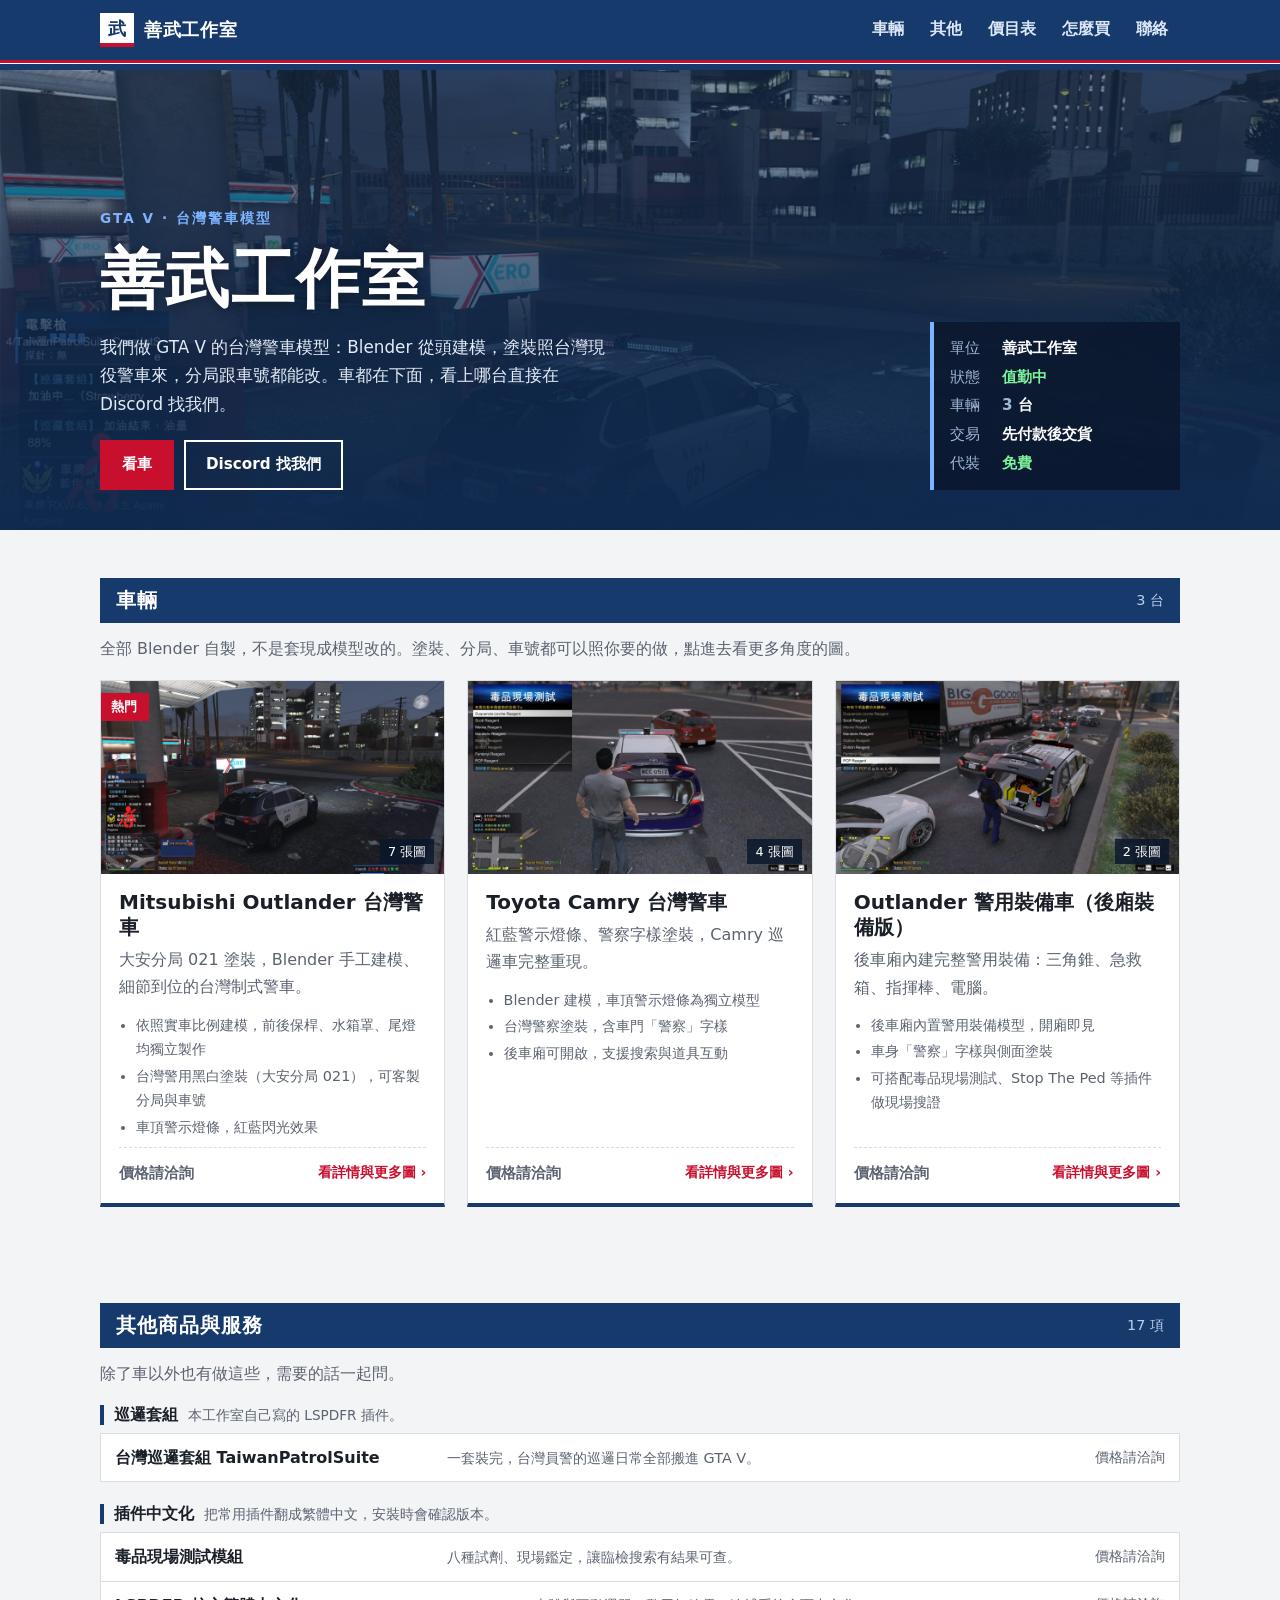
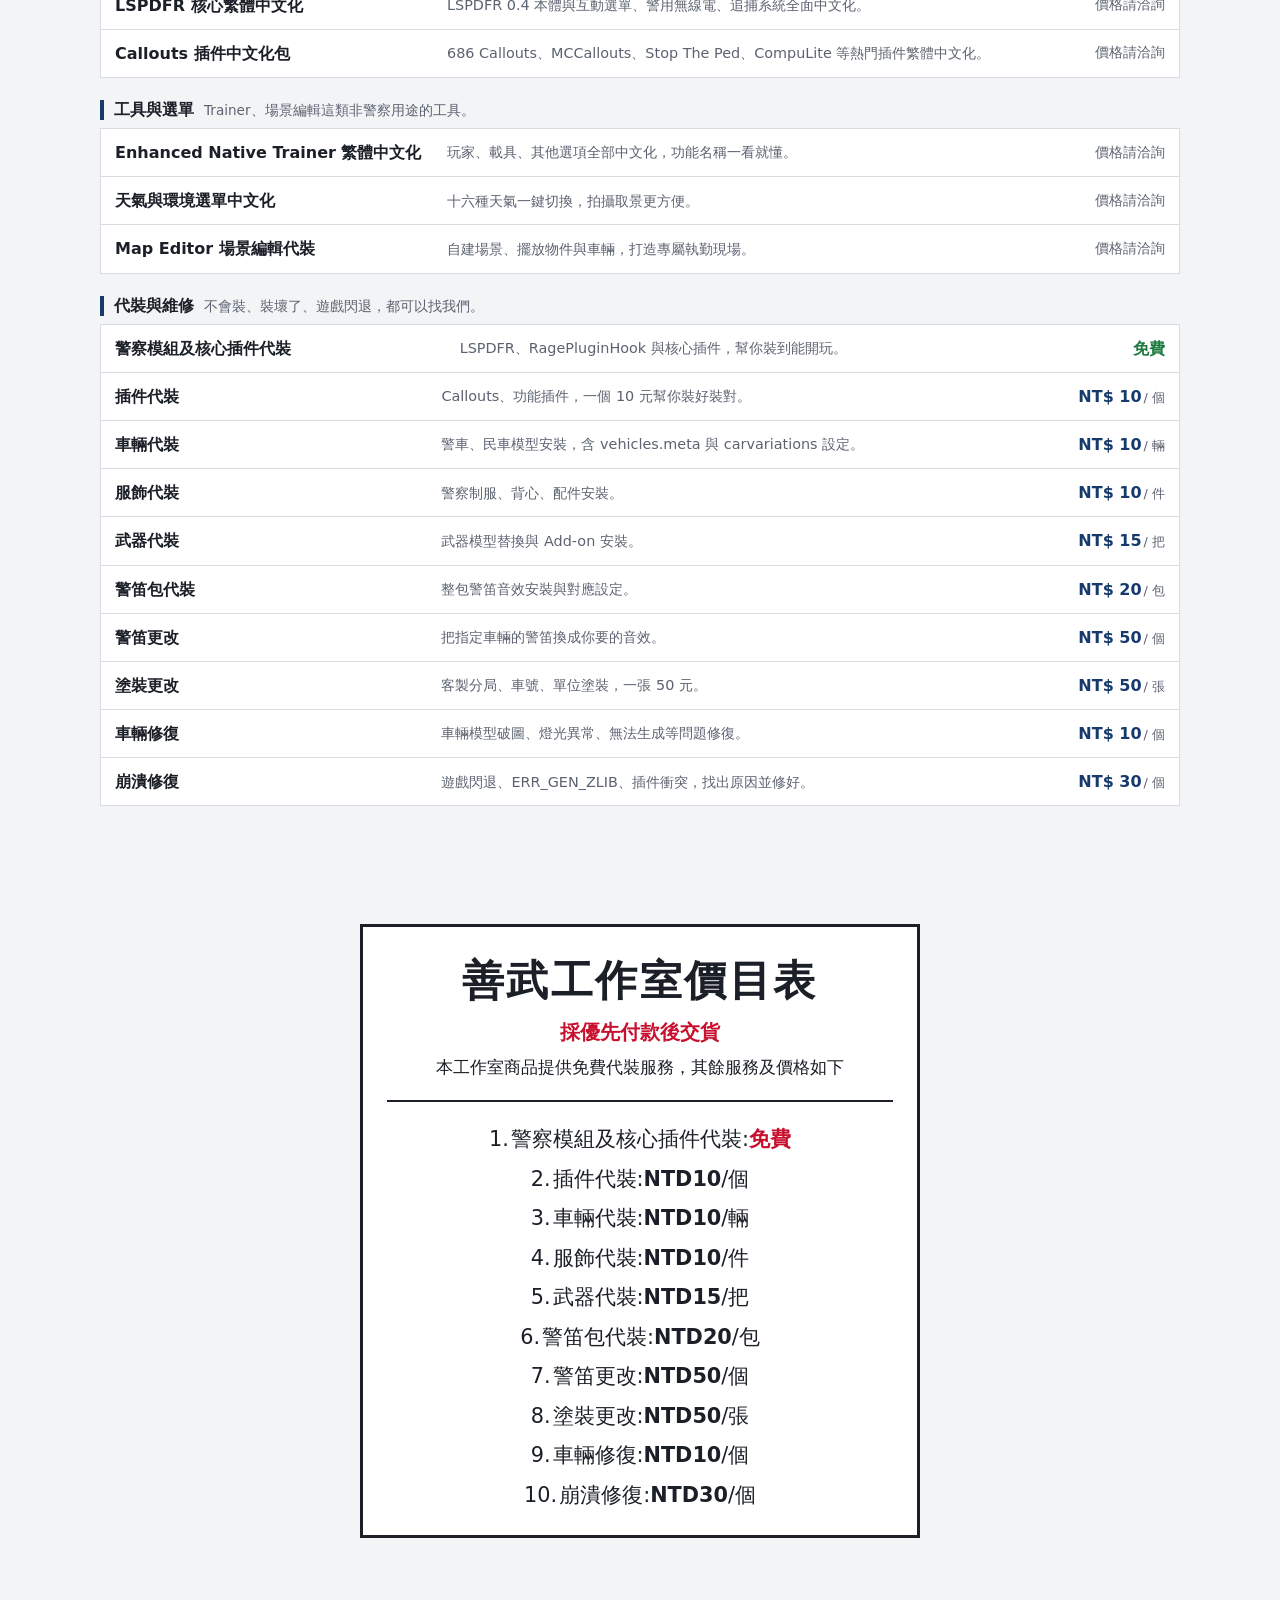
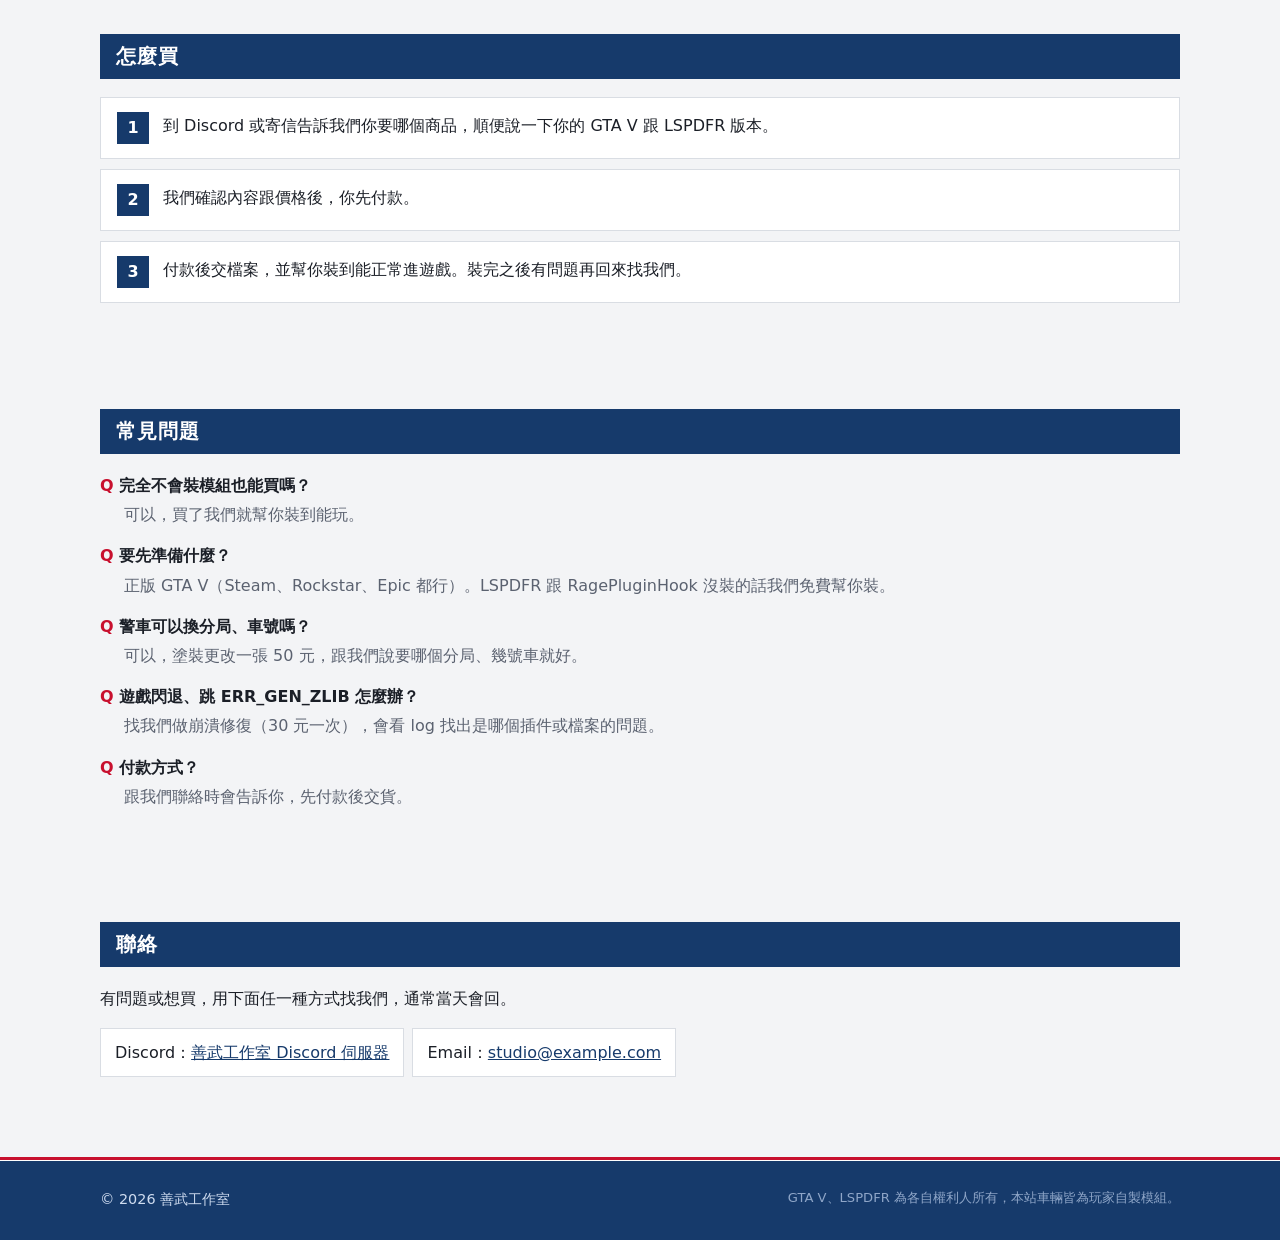
==== index.html @ 71e90481 "善武工作室商品展示網站 靜態網站：車輛展示為主，其他商品與服務為輔。  Co-Authored-By: Claude Fable 5.1 <noreply@anthropic.com>" ====
<!DOCTYPE html>
<html lang="zh-Hant">
<head>
  <meta charset="UTF-8">
  <meta name="viewport" content="width=device-width, initial-scale=1.0">
  <title>善武工作室 · 台灣警車</title>
  <meta name="description" content="善武工作室自製的 GTA V 台灣警車模型展示。">
  <link rel="icon" href="data:image/svg+xml,%3Csvg xmlns='http://www.w3.org/2000/svg' viewBox='0 0 64 64'%3E%3Crect width='64' height='64' fill='%23163a6b'/%3E%3Crect y='40' width='64' height='8' fill='%23c8102e'/%3E%3Ctext x='32' y='34' font-size='26' font-weight='700' text-anchor='middle' fill='%23fff' font-family='sans-serif'%3E武%3C/text%3E%3C/svg%3E">
  <link rel="stylesheet" href="css/style.css">
</head>
<body>

  <header class="top">
    <div class="wrap top-inner">
      <a class="logo" href="#top"><span class="logo-mark">武</span><span id="brand-name">善武工作室</span></a>
      <nav class="menu" aria-label="頁面選單">
        <a href="#vehicles">車輛</a>
        <a href="#others">其他</a>
        <a href="#pricing">價目表</a>
        <a href="#how">怎麼買</a>
        <a href="#contact">聯絡</a>
      </nav>
    </div>
    <div class="stripe" aria-hidden="true"></div>
  </header>

  <main id="top">

    <!-- 首圖：主打車輛 -->
    <section class="hero">
      <img class="hero-bg" id="hero-img" src="assets/img/tps-refuel.jpg" alt="" aria-hidden="true">
      <div class="wrap hero-inner">
        <div class="hero-text">
          <p class="hero-tag">GTA V · 台灣警車模型</p>
          <h1 id="intro-title">善武工作室</h1>
          <p class="hero-desc" id="intro-text"></p>
          <p class="hero-actions">
            <a class="btn btn-red" href="#vehicles">看車</a>
            <a class="btn btn-ghost" id="hero-contact" href="#contact" target="_blank" rel="noopener">Discord 找我們</a>
          </p>
        </div>
        <div class="hud" aria-label="工作室狀態">
          <div class="hud-row"><span>單位</span><b id="hud-name">善武工作室</b></div>
          <div class="hud-row"><span>狀態</span><b class="hud-on">值勤中</b></div>
          <div class="hud-row"><span>車輛</span><b><span id="hud-count">0</span> 台</b></div>
          <div class="hud-row"><span>交易</span><b>先付款後交貨</b></div>
          <div class="hud-row"><span>代裝</span><b class="hud-on">免費</b></div>
        </div>
      </div>
    </section>

    <!-- 車輛：主要內容 -->
    <section class="wrap section" id="vehicles">
      <div class="bar">
        <h2>車輛</h2>
        <span class="bar-right" id="vehicle-count"></span>
      </div>
      <p class="lead" id="vehicle-desc"></p>
      <div class="vgrid" id="vehicle-list"></div>
    </section>

    <!-- 其他商品：次要，收成一排小清單 -->
    <section class="wrap section" id="others">
      <div class="bar">
        <h2>其他商品與服務</h2>
        <span class="bar-right" id="other-count"></span>
      </div>
      <p class="lead" id="other-desc"></p>
      <div id="other-list"></div>
    </section>

    <!-- 價目表 -->
    <section class="wrap section" id="pricing">
      <div class="poster">
        <h2 class="poster-title"><span id="poster-name">善武工作室</span>價目表</h2>
        <p class="poster-red" id="order-note"></p>
        <p class="poster-sub" id="pricing-note"></p>
        <ol class="poster-list" id="price-body"></ol>
      </div>
    </section>

    <!-- 怎麼買 -->
    <section class="wrap section" id="how">
      <div class="bar"><h2>怎麼買</h2></div>
      <ol class="steps" id="how-steps"></ol>
    </section>

    <!-- 常見問題 -->
    <section class="wrap section" id="faq">
      <div class="bar"><h2>常見問題</h2></div>
      <dl class="faq" id="faq-list"></dl>
    </section>

    <!-- 聯絡 -->
    <section class="wrap section" id="contact">
      <div class="bar"><h2>聯絡</h2></div>
      <p id="contact-text"></p>
      <ul class="contact-list" id="contact-links"></ul>
    </section>

  </main>

  <footer class="foot">
    <div class="stripe" aria-hidden="true"></div>
    <div class="wrap foot-inner">
      <p>© <span id="year"></span> <span id="footer-name">善武工作室</span></p>
      <p class="foot-note">GTA V、LSPDFR 為各自權利人所有，本站車輛皆為玩家自製模組。</p>
    </div>
  </footer>

  <!-- 詳情視窗 -->
  <div class="modal" id="modal" role="dialog" aria-modal="true" aria-labelledby="modal-title" hidden>
    <div class="modal-backdrop" data-close></div>
    <div class="modal-panel">
      <div class="modal-head">
        <span id="modal-cat"></span>
        <button class="modal-close" type="button" data-close aria-label="關閉">✕</button>
      </div>
      <div class="modal-grid">
        <div class="gallery">
          <div class="gallery-main">
            <button class="gallery-nav prev" type="button" id="gallery-prev" aria-label="上一張">‹</button>
            <img id="gallery-img" alt="">
            <button class="gallery-nav next" type="button" id="gallery-next" aria-label="下一張">›</button>
            <span class="gallery-counter" id="gallery-counter"></span>
          </div>
          <div class="gallery-thumbs" id="gallery-thumbs" role="tablist" aria-label="圖片"></div>
        </div>

        <div class="modal-body">
          <h2 id="modal-title"></h2>
          <p class="modal-version" id="modal-version"></p>
          <p class="modal-tagline" id="modal-tagline"></p>
          <p class="modal-price" id="modal-price"></p>

          <div id="modal-details"></div>

          <div class="modal-section" id="modal-features-wrap">
            <h3>規格 / 內容</h3>
            <ul id="modal-features"></ul>
          </div>

          <div class="modal-section" id="modal-notes-wrap">
            <h3>注意</h3>
            <ul id="modal-notes"></ul>
          </div>

          <div class="modal-actions">
            <a class="btn btn-red" id="modal-order" href="#contact">我要這台</a>
            <button class="btn btn-ghost-dark" type="button" id="modal-share">複製連結</button>
          </div>
        </div>
      </div>
    </div>
  </div>

  <div class="toast" id="toast" role="status" aria-live="polite" hidden></div>

  <script src="js/products.js"></script>
  <script src="js/app.js"></script>
</body>
</html>
---- css/style.css ----
/* 善武工作室
   設計語言來自自家東西：遊戲內「台灣巡邏套組」選單的深藍標題列、
   台灣警車的白底紅藍條紋、HUD 資訊框、還有工作室原本那張價目表海報。 */

:root {
  --navy: #163a6b;
  --navy-deep: #0f2a4f;
  --red: #c8102e;
  --white: #ffffff;
  --paper: #f3f4f6;
  --ink: #1b1f27;
  --ink-2: #5b6270;
  --line: #d9dde3;
  --hud: rgba(10, 22, 44, .82);
  --hud-blue: #7db3ff;
  --font: "Noto Sans TC", "PingFang TC", "Microsoft JhengHei", "微軟正黑體", system-ui, sans-serif;
}

* { box-sizing: border-box; }
html { scroll-behavior: smooth; scroll-padding-top: 76px; }
body { margin: 0; font-family: var(--font); background: var(--paper); color: var(--ink); line-height: 1.7; }
img { max-width: 100%; display: block; }
a { color: var(--navy); }
button { font-family: inherit; cursor: pointer; }
h1, h2, h3 { margin: 0; line-height: 1.25; }
p { margin: 0 0 1em; }
:focus-visible { outline: 3px solid var(--red); outline-offset: 2px; }
.wrap { width: min(100% - 2rem, 1080px); margin-inline: auto; }
.section { padding: 48px 0; }

/* 警車條紋：紅 / 藍 / 紅 */
.stripe { height: 10px; background: linear-gradient(to bottom, var(--red) 0 30%, var(--white) 30% 40%, var(--navy) 40% 100%); }

/* ---------- 頂部 ---------- */
.top { position: sticky; top: 0; z-index: 50; background: var(--navy); color: #fff; }
.top-inner { display: flex; align-items: center; justify-content: space-between; height: 60px; gap: 16px; }
.logo { display: flex; align-items: center; gap: 10px; color: #fff; text-decoration: none; font-weight: 800; font-size: 1.15rem; letter-spacing: .04em; white-space: nowrap; }
.logo-mark { display: grid; place-items: center; width: 34px; height: 34px; background: #fff; color: var(--navy); font-weight: 900; border-bottom: 4px solid var(--red); }
.menu { display: flex; gap: 2px; overflow-x: auto; }
.menu a { color: #dbe6f7; text-decoration: none; padding: 8px 12px; font-weight: 600; white-space: nowrap; border-bottom: 3px solid transparent; }
.menu a:hover { color: #fff; border-bottom-color: var(--red); }

/* ---------- 首圖 ---------- */
.hero { position: relative; background: var(--navy-deep); color: #fff; overflow: hidden; min-height: 460px; display: flex; align-items: flex-end; }
.hero-bg { position: absolute; inset: 0; width: 100%; height: 100%; object-fit: cover; object-position: center 40%; opacity: .55; }
.hero::after { content: ""; position: absolute; inset: 0; background: linear-gradient(to top, rgba(15,42,79,.96) 0%, rgba(15,42,79,.55) 50%, rgba(15,42,79,.15) 100%); }
.hero-inner { position: relative; z-index: 1; display: flex; justify-content: space-between; align-items: flex-end; gap: 32px; padding: 64px 0 40px; width: min(100% - 2rem, 1080px); margin-inline: auto; }
.hero-tag { color: var(--hud-blue); font-weight: 700; letter-spacing: .15em; font-size: .85rem; margin-bottom: 8px; }
.hero h1 { font-size: clamp(2.4rem, 6vw, 4rem); font-weight: 900; letter-spacing: .02em; text-shadow: 0 2px 12px rgba(0,0,0,.4); }
.hero-desc { max-width: 520px; font-size: 1.05rem; margin: 14px 0 22px; color: #e4ecf8; }
.hero-actions { display: flex; gap: 10px; flex-wrap: wrap; margin: 0; }

/* 仿遊戲 HUD 的資訊框 */
.hud { background: var(--hud); border-left: 4px solid var(--hud-blue); padding: 12px 16px; min-width: 250px; font-size: .95rem; backdrop-filter: blur(3px); }
.hud-row { display: flex; gap: 14px; line-height: 1.9; }
.hud-row span { color: #9fb6d6; width: 2.5em; flex: none; }
.hud-row b { font-weight: 600; color: #fff; }
.hud-on { color: #7cf29a !important; }

/* ---------- 區塊標題：仿遊戲選單標題列 ---------- */
.bar { display: flex; align-items: center; justify-content: space-between; background: var(--navy); color: #fff; padding: 10px 16px; margin-bottom: 18px; }
.bar h2 { font-size: 1.25rem; font-weight: 800; letter-spacing: .05em; }
.bar-right { color: #bcd0ee; font-size: .9rem; }

/* ---------- 商品 ---------- */
.toolbar { display: flex; justify-content: space-between; align-items: center; gap: 16px; flex-wrap: wrap; margin-bottom: 20px; }
.cats { display: flex; flex-wrap: wrap; gap: 6px; }
.cats a { text-decoration: none; color: var(--navy); background: #fff; border: 1px solid var(--line); padding: 5px 12px; font-weight: 600; font-size: .92rem; }
.cats a:hover { border-color: var(--navy); }
.cats a.on { background: var(--navy); color: #fff; border-color: var(--navy); box-shadow: inset 0 -3px 0 var(--red); }
.search input { font: inherit; padding: 8px 12px; border: 1px solid var(--line); background: #fff; width: 260px; max-width: 100%; }
.search input:focus { border-color: var(--navy); outline: none; }

.group { margin-bottom: 36px; }
.group-head { display: flex; align-items: baseline; gap: 12px; border-bottom: 3px solid var(--navy); padding-bottom: 6px; margin-bottom: 14px; }
.group-head h3 { font-size: 1.15rem; font-weight: 800; }
.group-head .count { color: var(--ink-2); font-size: .85rem; font-variant-numeric: tabular-nums; }
.group-head .desc { color: var(--ink-2); font-size: .9rem; margin-left: auto; }

.grid { display: grid; grid-template-columns: repeat(auto-fill, minmax(250px, 1fr)); gap: 16px; }
.card {
  display: flex; flex-direction: column; text-align: left; padding: 0; background: #fff; border: 1px solid var(--line);
  color: inherit; font: inherit; overflow: hidden; transition: transform .12s, box-shadow .12s;
}
.card:hover, .card:focus-visible { transform: translateY(-2px); box-shadow: 0 6px 18px rgba(22,58,107,.18); }
.card-img { aspect-ratio: 16/9; object-fit: cover; width: 100%; background: #dfe3e8; }
.card-body { padding: 12px 14px 14px; display: flex; flex-direction: column; gap: 4px; flex: 1; }
.card-name { font-weight: 800; font-size: 1.02rem; margin: 0; line-height: 1.35; }
.card-desc { color: var(--ink-2); font-size: .9rem; margin: 0; flex: 1; }
.card-foot { display: flex; justify-content: space-between; align-items: center; margin-top: 8px; padding-top: 8px; border-top: 1px dashed var(--line); }
.card-price { font-weight: 800; color: var(--navy); }
.card-price small { font-weight: 500; color: var(--ink-2); font-size: .8rem; margin-left: 2px; }
.card-price.ask { font-weight: 600; color: var(--ink-2); font-size: .9rem; }
.card-price .free { color: #1d7a3e; }
.card-more { font-size: .85rem; color: var(--red); font-weight: 700; }
.card-ver { font-size: .75rem; color: #fff; background: var(--navy); padding: 1px 7px; align-self: flex-start; margin-bottom: 4px; }

.empty { color: var(--ink-2); padding: 20px 0; }

/* ---------- 價目表海報 ---------- */
.poster { background: #fff; border: 3px solid var(--ink); max-width: 560px; margin: 0 auto; padding: 28px 24px 20px; text-align: center; }
.poster-title { font-size: clamp(1.8rem, 5vw, 2.6rem); font-weight: 900; letter-spacing: .06em; margin-bottom: 8px; }
.poster-red { color: var(--red); font-size: 1.25rem; font-weight: 700; margin-bottom: 4px; }
.poster-sub { font-size: 1.05rem; margin-bottom: 18px; }
.poster-list { list-style: none; padding: 18px 0 0; margin: 0; border-top: 2px solid var(--ink); counter-reset: item; font-size: 1.3rem; line-height: 1.9; }
.poster-list li { counter-increment: item; }
.poster-list li::before { content: counter(item) "."; margin-right: 2px; }
.poster-list b { font-weight: 800; }
.poster-list .free { color: var(--red); font-weight: 800; }

/* ---------- 怎麼買 / FAQ / 聯絡 ---------- */
.steps { padding-left: 0; margin: 0; list-style: none; counter-reset: step; }
.steps li { counter-increment: step; display: flex; gap: 14px; align-items: flex-start; background: #fff; border: 1px solid var(--line); padding: 14px 16px; margin-bottom: 10px; }
.steps li::before { content: counter(step); flex: none; width: 32px; height: 32px; background: var(--navy); color: #fff; font-weight: 800; display: grid; place-items: center; }
.faq dt { font-weight: 800; margin-top: 14px; }
.faq dt::before { content: "Q "; color: var(--red); }
.faq dd { margin: 2px 0 0 1.5em; color: var(--ink-2); }
.contact-list { list-style: none; padding: 0; margin: 0; }
.contact-list li { background: #fff; border: 1px solid var(--line); padding: 10px 14px; margin-bottom: 8px; display: inline-block; margin-right: 8px; }

/* ---------- 頁尾 ---------- */
.foot { background: var(--navy); color: #cfdcf0; margin-top: 24px; }
.foot-inner { display: flex; justify-content: space-between; gap: 12px; flex-wrap: wrap; padding: 20px 0 28px; font-size: .9rem; }
.foot p { margin: 0; }
.foot-note { color: #8fa6c8; font-size: .82rem; }

/* ---------- 按鈕 ---------- */
.btn { display: inline-block; padding: 10px 20px; font-weight: 800; text-decoration: none; font-size: .95rem; border: 2px solid transparent; }
.btn-red { background: var(--red); color: #fff; border-color: var(--red); }
.btn-red:hover { background: #a80d26; }
.btn-ghost { background: transparent; color: #fff; border-color: #fff; }
.btn-ghost:hover { background: rgba(255,255,255,.12); }
.btn-ghost-dark { background: #fff; color: var(--navy); border: 2px solid var(--navy); padding: 10px 20px; font-weight: 800; font-size: .95rem; }

/* ---------- 商品視窗：外框仿遊戲選單 ---------- */
.modal { position: fixed; inset: 0; z-index: 100; display: grid; place-items: center; padding: 16px; }
.modal[hidden] { display: none; }
.modal-backdrop { position: absolute; inset: 0; background: rgba(8,16,30,.75); }
.modal-panel {
  position: relative; width: min(100%, 1000px); height: min(calc(100vh - 32px), 740px);
  background: #fff; display: grid; grid-template-rows: auto minmax(0, 1fr); box-shadow: 0 24px 60px rgba(0,0,0,.45);
}
.modal-head { background: var(--navy); color: #fff; display: flex; justify-content: space-between; align-items: center; padding: 8px 8px 8px 16px; font-weight: 700; letter-spacing: .05em; }
.modal-close { background: transparent; border: 0; color: #fff; font-size: 1.1rem; width: 36px; height: 36px; }
.modal-close:hover { background: var(--red); }
.modal-grid { display: grid; grid-template-columns: 1.25fr 1fr; grid-template-rows: minmax(0, 1fr); min-height: 0; }
.gallery { background: #0b1220; display: flex; flex-direction: column; min-height: 0; }
.gallery-main { position: relative; flex: 1; display: grid; place-items: center; min-height: 200px; }
.gallery-main img { width: 100%; height: 100%; object-fit: contain; }
.gallery-nav { position: absolute; top: 50%; transform: translateY(-50%); width: 40px; height: 40px; border: 0; background: rgba(255,255,255,.9); color: var(--navy); font-size: 1.6rem; line-height: 1; font-weight: 700; }
.gallery-nav.prev { left: 10px; } .gallery-nav.next { right: 10px; }
.gallery-nav[disabled] { display: none; }
.gallery-counter { position: absolute; right: 10px; bottom: 10px; background: var(--hud); color: #fff; padding: 2px 8px; font-size: .8rem; }
.gallery-thumbs { display: flex; gap: 6px; padding: 8px; overflow-x: auto; background: #060b14; }
.gallery-thumbs:empty { display: none; }
.gallery-thumbs button { flex: none; width: 72px; aspect-ratio: 16/9; border: 2px solid transparent; padding: 0; background: none; opacity: .55; overflow: hidden; }
.gallery-thumbs button img { width: 100%; height: 100%; object-fit: cover; }
.gallery-thumbs button[aria-selected="true"] { opacity: 1; border-color: var(--red); }

.modal-body { padding: 22px 24px; overflow-y: auto; min-height: 0; }
.modal-body h2 { font-size: 1.4rem; font-weight: 900; margin-bottom: 2px; }
.modal-version { color: var(--ink-2); font-size: .85rem; margin-bottom: 8px; }
.modal-version:empty { display: none; }
.modal-tagline { color: var(--ink-2); }
.modal-price { font-size: 1.3rem; font-weight: 900; color: var(--navy); border-left: 4px solid var(--red); padding-left: 10px; margin-bottom: 16px; }
.modal-price small { font-size: .85rem; font-weight: 500; color: var(--ink-2); }
.modal-price.ask { font-size: 1rem; font-weight: 600; color: var(--ink-2); }
.modal-price .free { color: #1d7a3e; }
#modal-details p { font-size: .95rem; }
.modal-section { margin-top: 16px; }
.modal-section[hidden] { display: none; }
.modal-section h3 { font-size: .9rem; color: #fff; background: var(--navy); display: inline-block; padding: 1px 10px; margin-bottom: 8px; }
.modal-section ul { margin: 0; padding-left: 1.3em; font-size: .95rem; }
.modal-section li { margin-bottom: 4px; }
.modal-actions { display: flex; gap: 10px; flex-wrap: wrap; margin-top: 22px; }

.toast { position: fixed; bottom: 20px; left: 50%; transform: translateX(-50%); background: var(--hud); color: #fff; padding: 8px 16px; font-size: .9rem; z-index: 200; border-left: 4px solid var(--hud-blue); }
body.modal-open { overflow: hidden; }

@media (max-width: 800px) {
  .hero { min-height: 380px; }
  .hero-inner { flex-direction: column; align-items: stretch; padding: 48px 0 28px; }
  .hud { min-width: 0; }
  .group-head .desc { display: none; }
  .modal { padding: 0; }
  .modal-panel { height: 100vh; }
  .modal-grid { grid-template-columns: 1fr; grid-template-rows: auto; display: block; overflow-y: auto; }
  .gallery-main { height: 38vh; min-height: 0; }
  .modal-body { overflow: visible; }
}

/* ---------- 車輛展示（主要） ---------- */
.lead { color: var(--ink-2); margin: -6px 0 18px; }
.vgrid { display: grid; grid-template-columns: repeat(auto-fill, minmax(340px, 1fr)); gap: 22px; }
.vcard {
  display: flex; flex-direction: column; text-align: left; padding: 0; background: #fff; border: 1px solid var(--line);
  color: inherit; font: inherit; overflow: hidden; transition: transform .12s, box-shadow .12s; border-bottom: 4px solid var(--navy);
}
.vcard:hover, .vcard:focus-visible { transform: translateY(-3px); box-shadow: 0 10px 24px rgba(22,58,107,.2); border-bottom-color: var(--red); }
.vcard-media { position: relative; aspect-ratio: 16/9; background: #0b1220; overflow: hidden; }
.vcard-media img { width: 100%; height: 100%; object-fit: cover; transition: transform .4s; }
.vcard:hover .vcard-media img { transform: scale(1.03); }
.vcard-count { position: absolute; right: 10px; bottom: 10px; background: var(--hud); color: #fff; font-size: .8rem; padding: 2px 8px; }
.vcard-badge { position: absolute; left: 0; top: 12px; background: var(--red); color: #fff; font-weight: 800; font-size: .8rem; padding: 3px 12px 3px 10px; }
.vcard-body { padding: 16px 18px 18px; display: flex; flex-direction: column; gap: 6px; flex: 1; }
.vcard-name { font-size: 1.25rem; font-weight: 900; }
.vcard-desc { color: var(--ink-2); margin: 0; }
.vcard-spec { margin: 6px 0 0; padding-left: 1.2em; font-size: .9rem; color: var(--ink-2); }
.vcard-spec li { margin-bottom: 2px; }
.vcard-foot { display: flex; justify-content: space-between; align-items: center; margin-top: auto; padding-top: 12px; border-top: 1px dashed var(--line); }
.vcard-price { font-weight: 800; color: var(--navy); font-size: 1.05rem; }
.vcard-price small { font-weight: 500; color: var(--ink-2); font-size: .8rem; margin-left: 2px; }
.vcard-price.ask { font-weight: 600; color: var(--ink-2); font-size: .92rem; }
.vcard-more { font-size: .88rem; color: var(--red); font-weight: 700; }

/* ---------- 其他商品（次要） ---------- */
.ogroup { margin-bottom: 22px; }
.ogroup h3 { font-size: 1rem; font-weight: 800; border-left: 4px solid var(--navy); padding-left: 10px; margin-bottom: 8px; }
.ogroup h3 small { font-weight: 400; color: var(--ink-2); margin-left: 10px; font-size: .85rem; }
.orows { list-style: none; padding: 0; margin: 0; background: #fff; border: 1px solid var(--line); }
.orows li + li { border-top: 1px solid var(--line); }
.orow {
  display: grid; grid-template-columns: 1fr 2fr auto; gap: 16px; align-items: center; width: 100%; text-align: left;
  background: none; border: 0; padding: 10px 14px; font: inherit; color: inherit;
}
.orow:hover { background: #eef3fa; }
.orow-name { font-weight: 700; }
.orow-desc { color: var(--ink-2); font-size: .9rem; }
.orow-price { font-weight: 800; color: var(--navy); white-space: nowrap; }
.orow-price small { font-weight: 500; color: var(--ink-2); font-size: .8rem; margin-left: 2px; }
.orow-price.ask { font-weight: 500; color: var(--ink-2); font-size: .88rem; }
.orow-price .free { color: #1d7a3e; }
@media (max-width: 700px) {
  .vgrid { grid-template-columns: 1fr; }
  .orow { grid-template-columns: 1fr auto; }
  .orow-desc { grid-column: 1 / -1; }
}
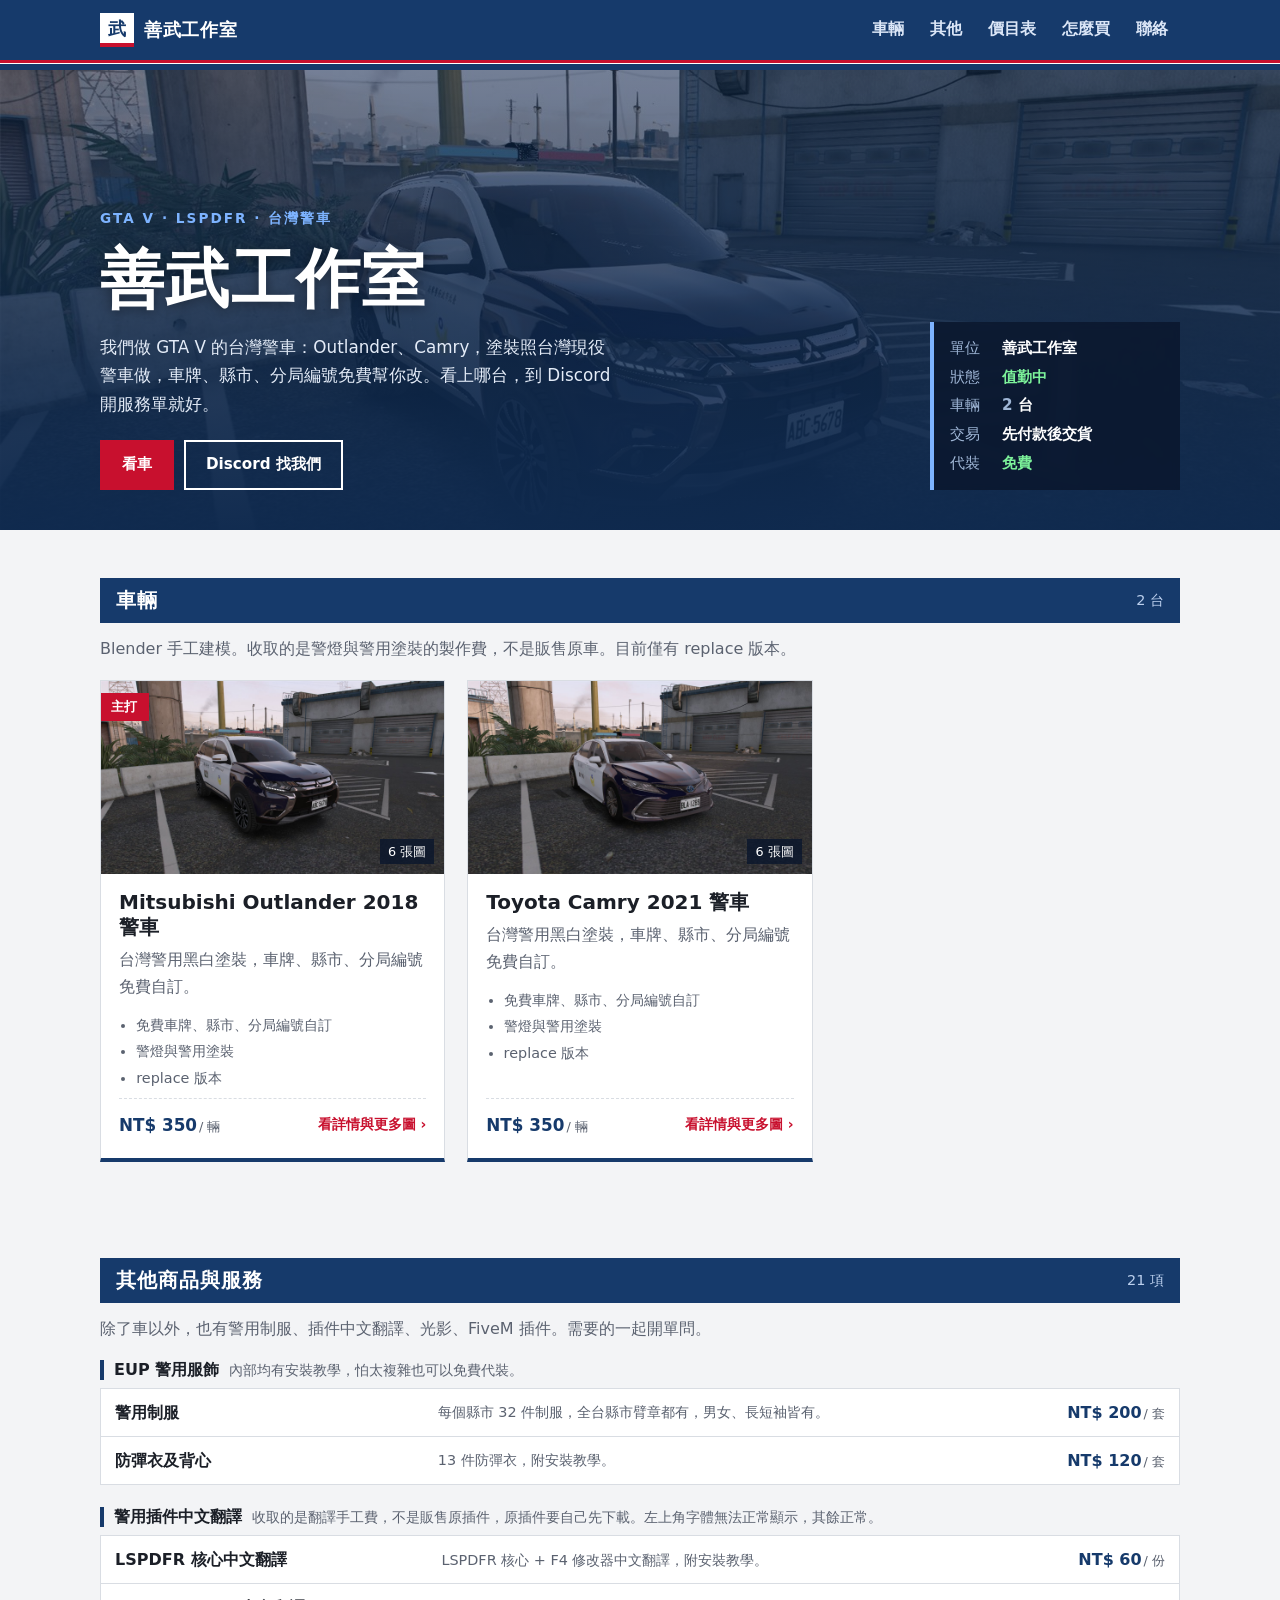
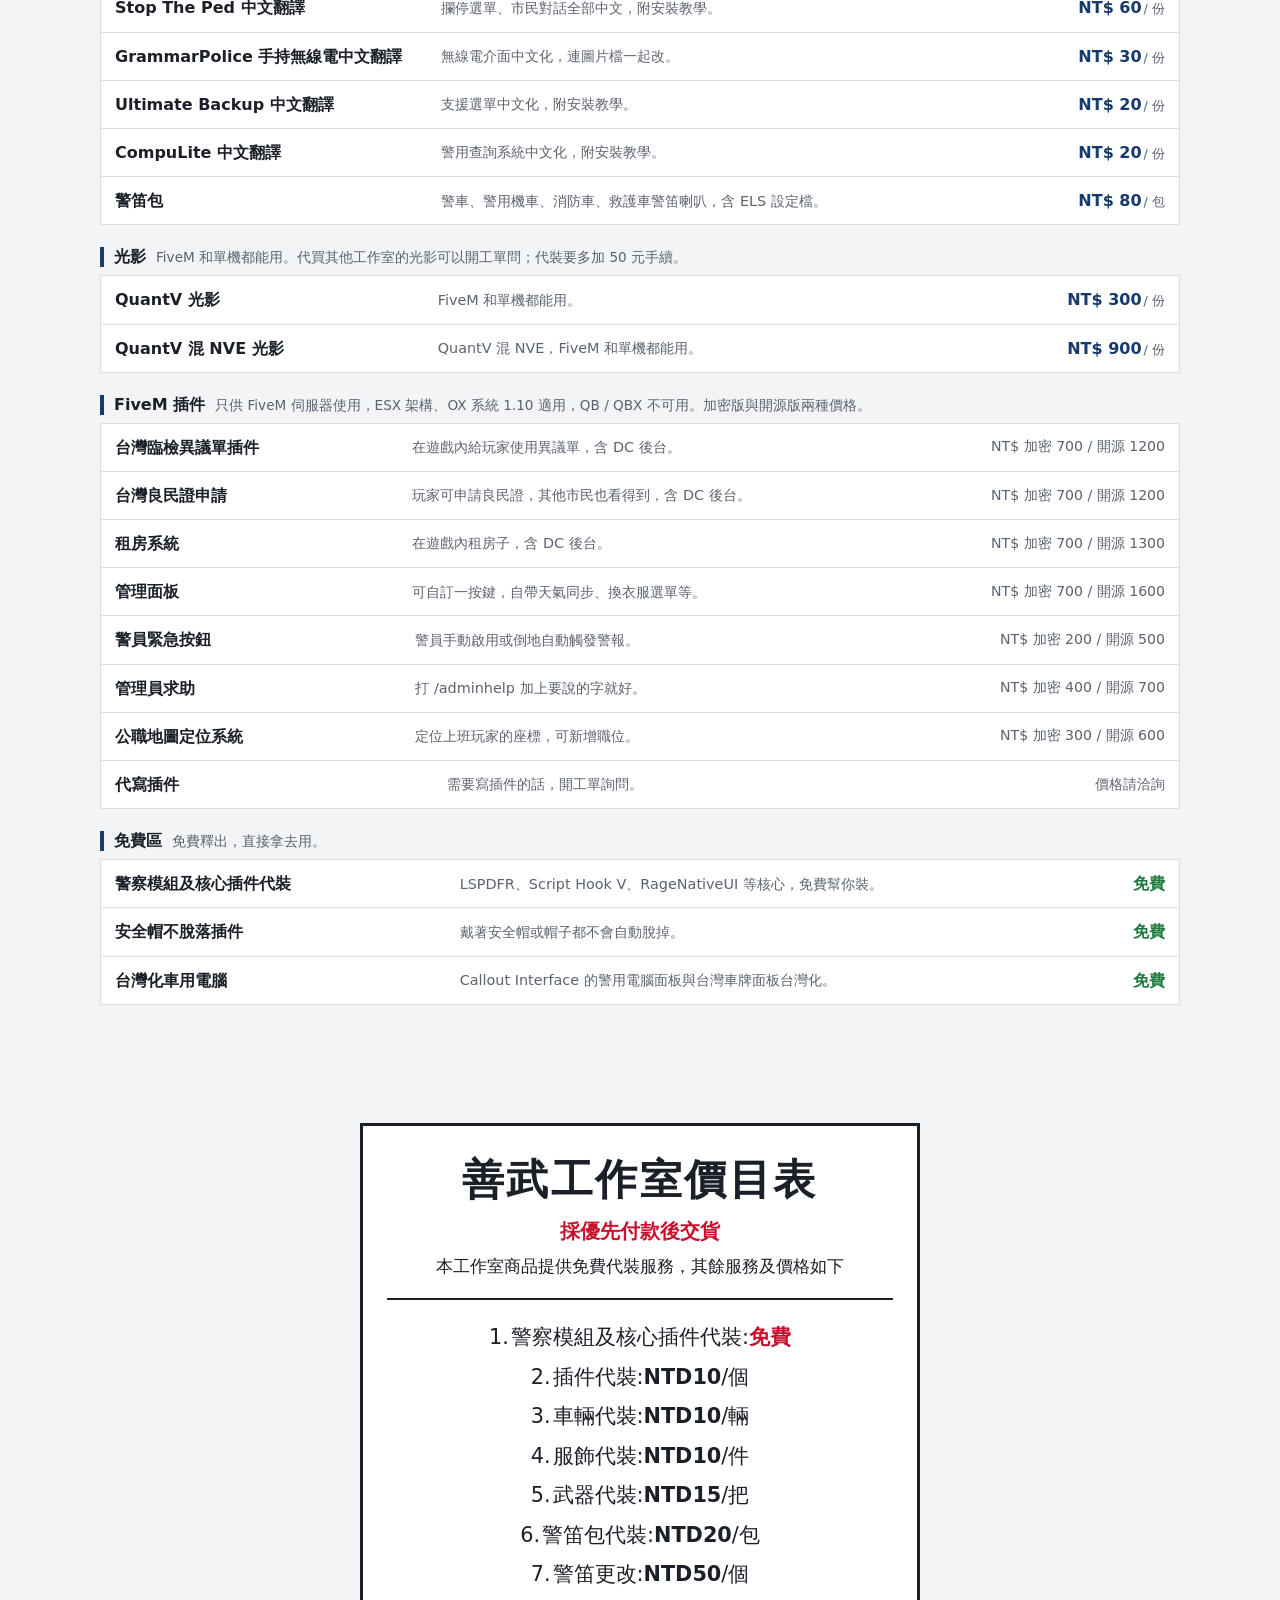
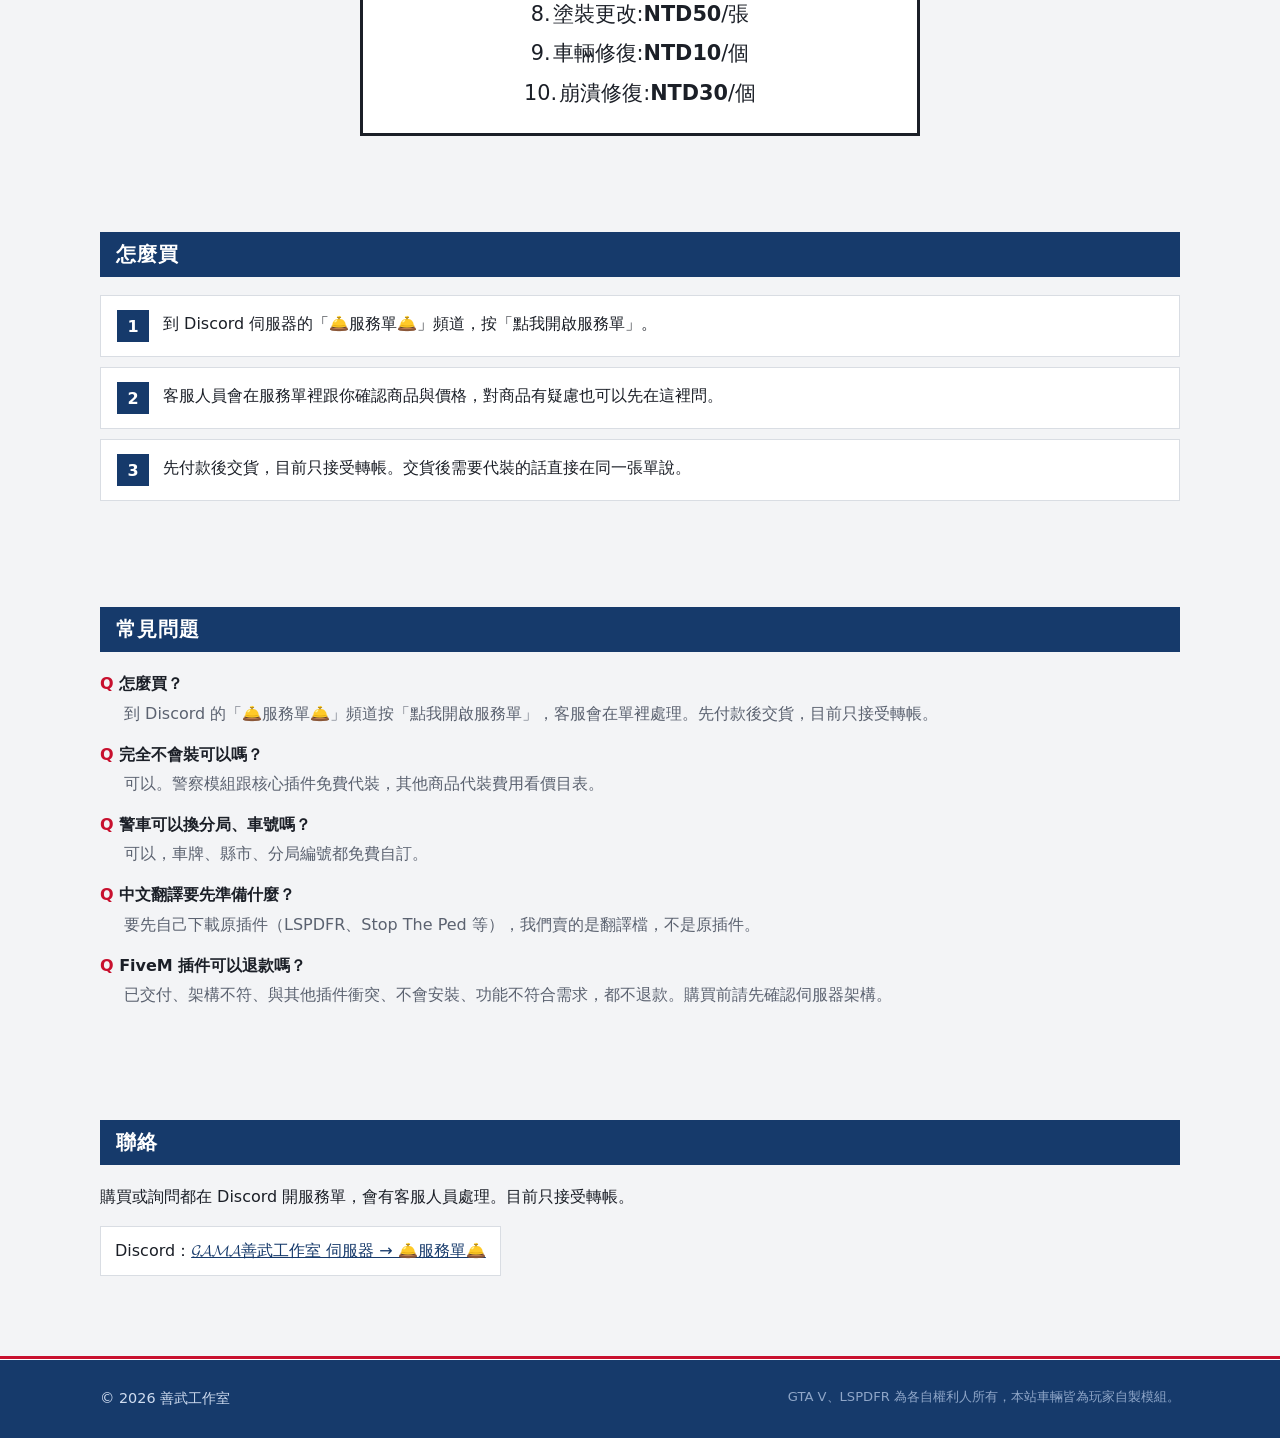
==== commit aca51f54: "商品改為 Discord 販售頻道的真實內容與介紹圖 - 車輛：Outlander 2018、Camry 2021（各 NTD350、6 張 Discord 介紹圖） - 其他：EUP 制服/防彈衣、" ====
--- a/index.html
+++ b/index.html
@@ -28,10 +28,10 @@
 
     <!-- 首圖：主打車輛 -->
     <section class="hero">
-      <img class="hero-bg" id="hero-img" src="assets/img/tps-refuel.jpg" alt="" aria-hidden="true">
+      <img class="hero-bg" id="hero-img" src="assets/img/dc/outlander-1.jpg" alt="" aria-hidden="true">
       <div class="wrap hero-inner">
         <div class="hero-text">
-          <p class="hero-tag">GTA V · 台灣警車模型</p>
+          <p class="hero-tag">GTA V · LSPDFR · 台灣警車</p>
           <h1 id="intro-title">善武工作室</h1>
           <p class="hero-desc" id="intro-text"></p>
           <p class="hero-actions">
--- a/css/style.css
+++ b/css/style.css
@@ -235,3 +235,13 @@
   .orow { grid-template-columns: 1fr auto; }
   .orow-desc { grid-column: 1 / -1; }
 }
+
+/* 沒有圖片的商品：用深藍色塊代替 */
+.noimg { width: 100%; height: 100%; min-height: 100px; background: linear-gradient(135deg, var(--navy-deep), var(--navy)); color: #fff; display: flex; flex-direction: column; justify-content: center; padding: 14px 16px; gap: 2px; border-left: 6px solid var(--red); }
+.noimg span { font-size: .75rem; color: #9fb6d6; letter-spacing: .08em; }
+.noimg b { font-size: 1.05rem; font-weight: 800; line-height: 1.3; }
+.noimg small { color: #9fb6d6; font-size: .8rem; margin-top: 6px; }
+.noimg.big { position: absolute; inset: 0; padding: 32px; }
+.noimg.big b { font-size: 1.6rem; }
+.orow-thumb { width: 64px; aspect-ratio: 16/10; object-fit: cover; background: #dfe3e8; }
+.orow-thumb.noimg { min-height: 0; padding: 0; border-left: 3px solid var(--red); }
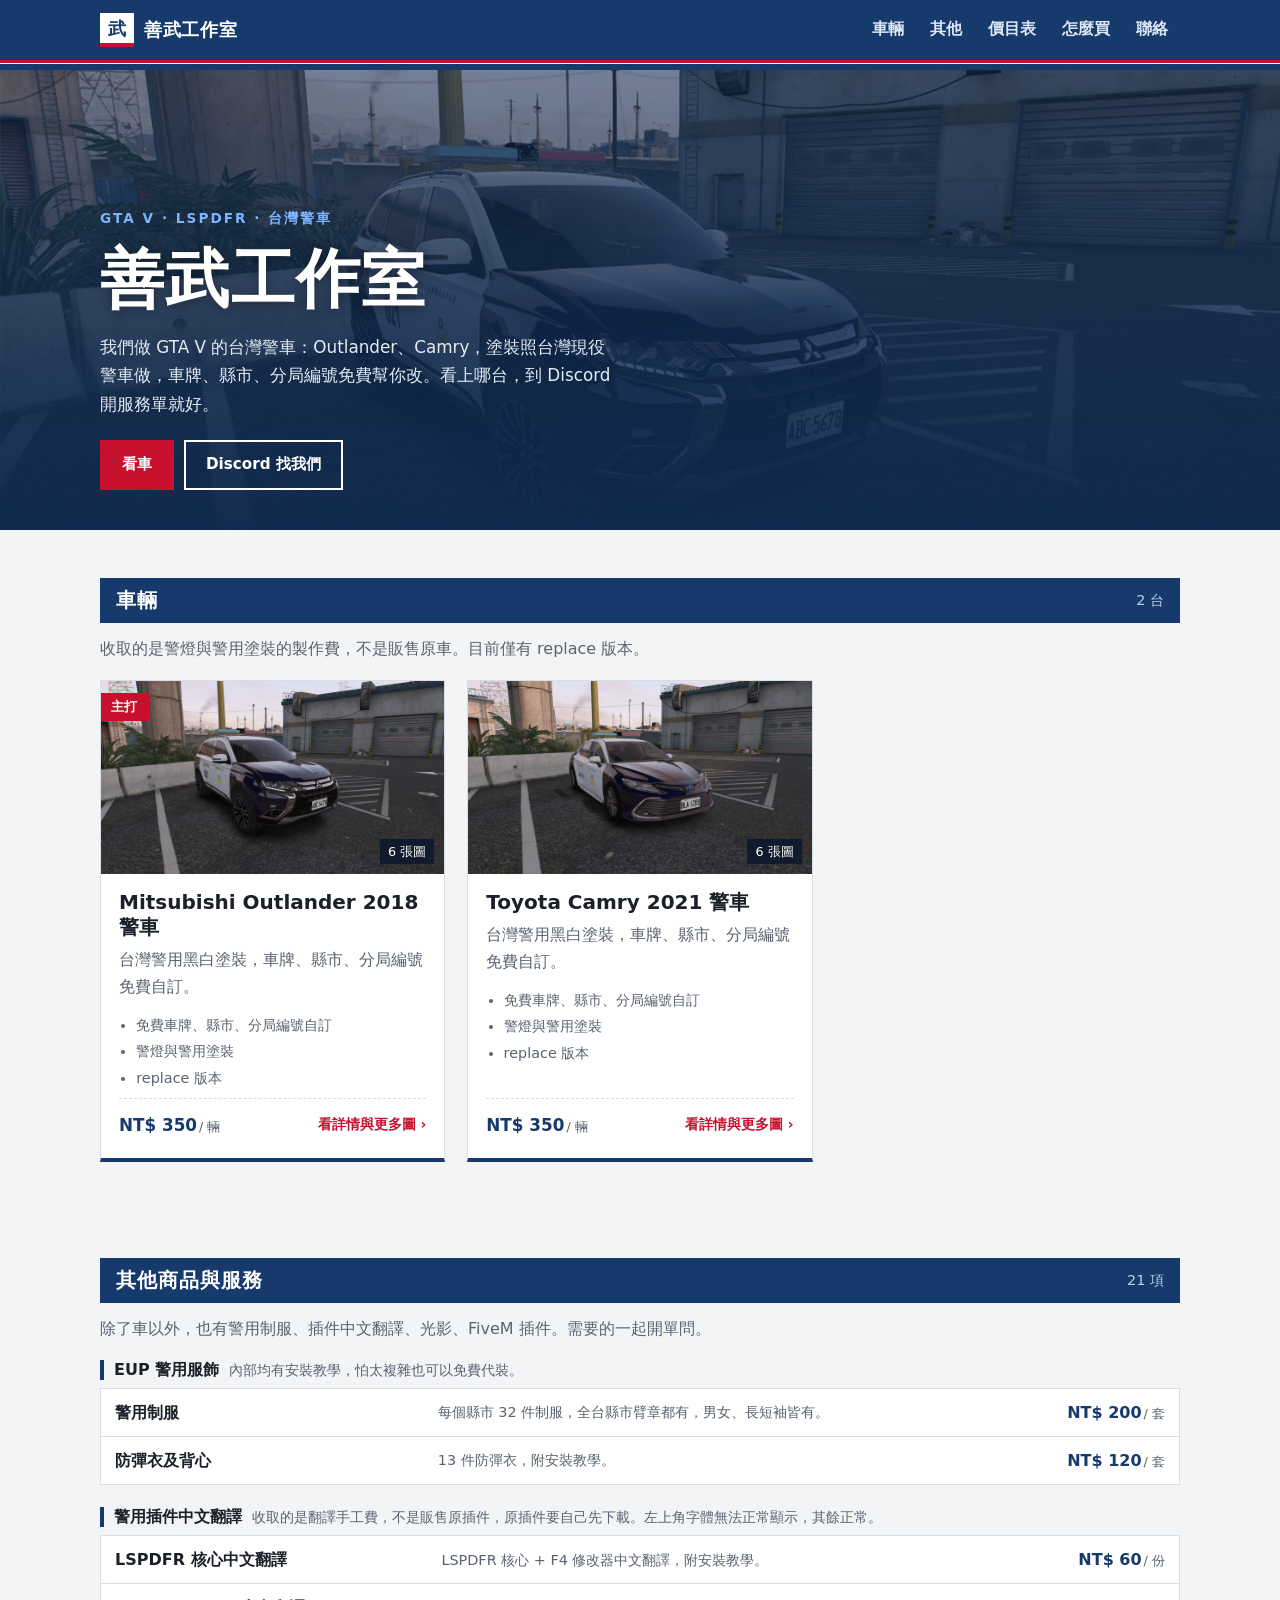
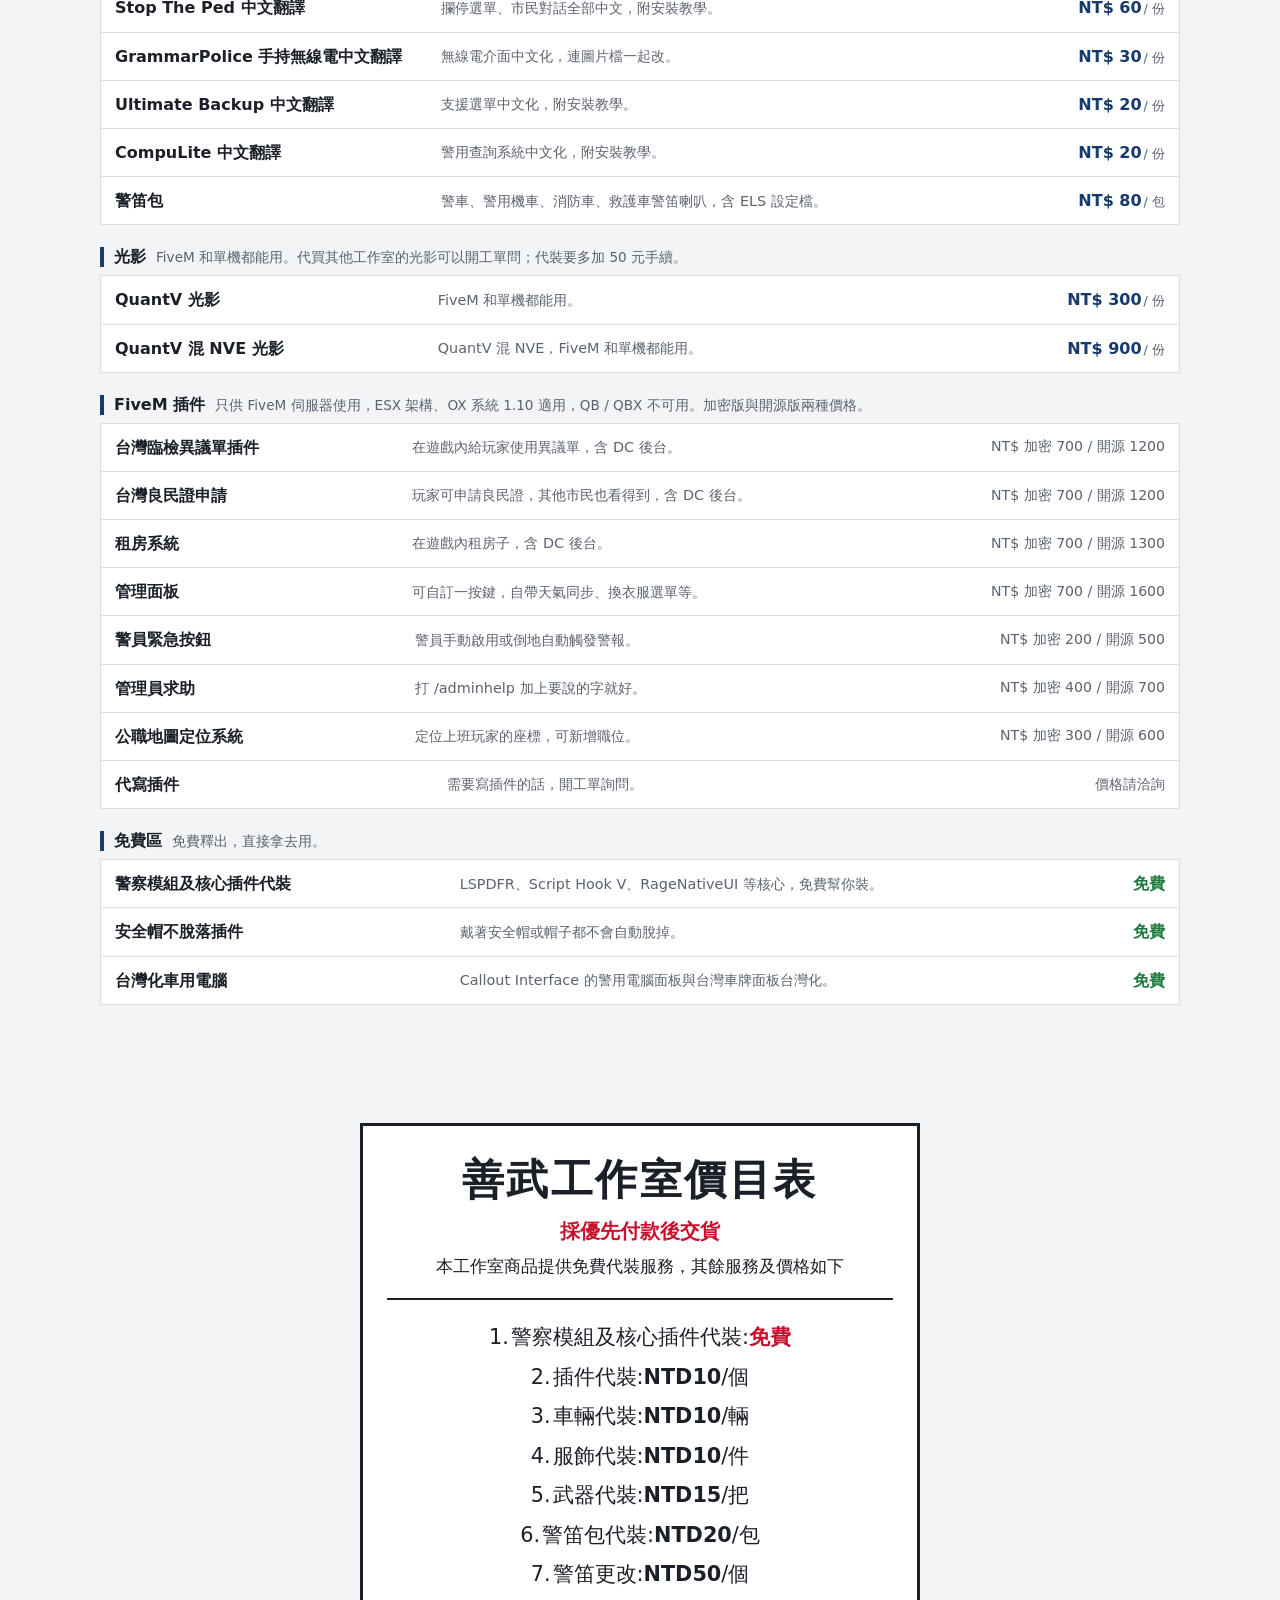
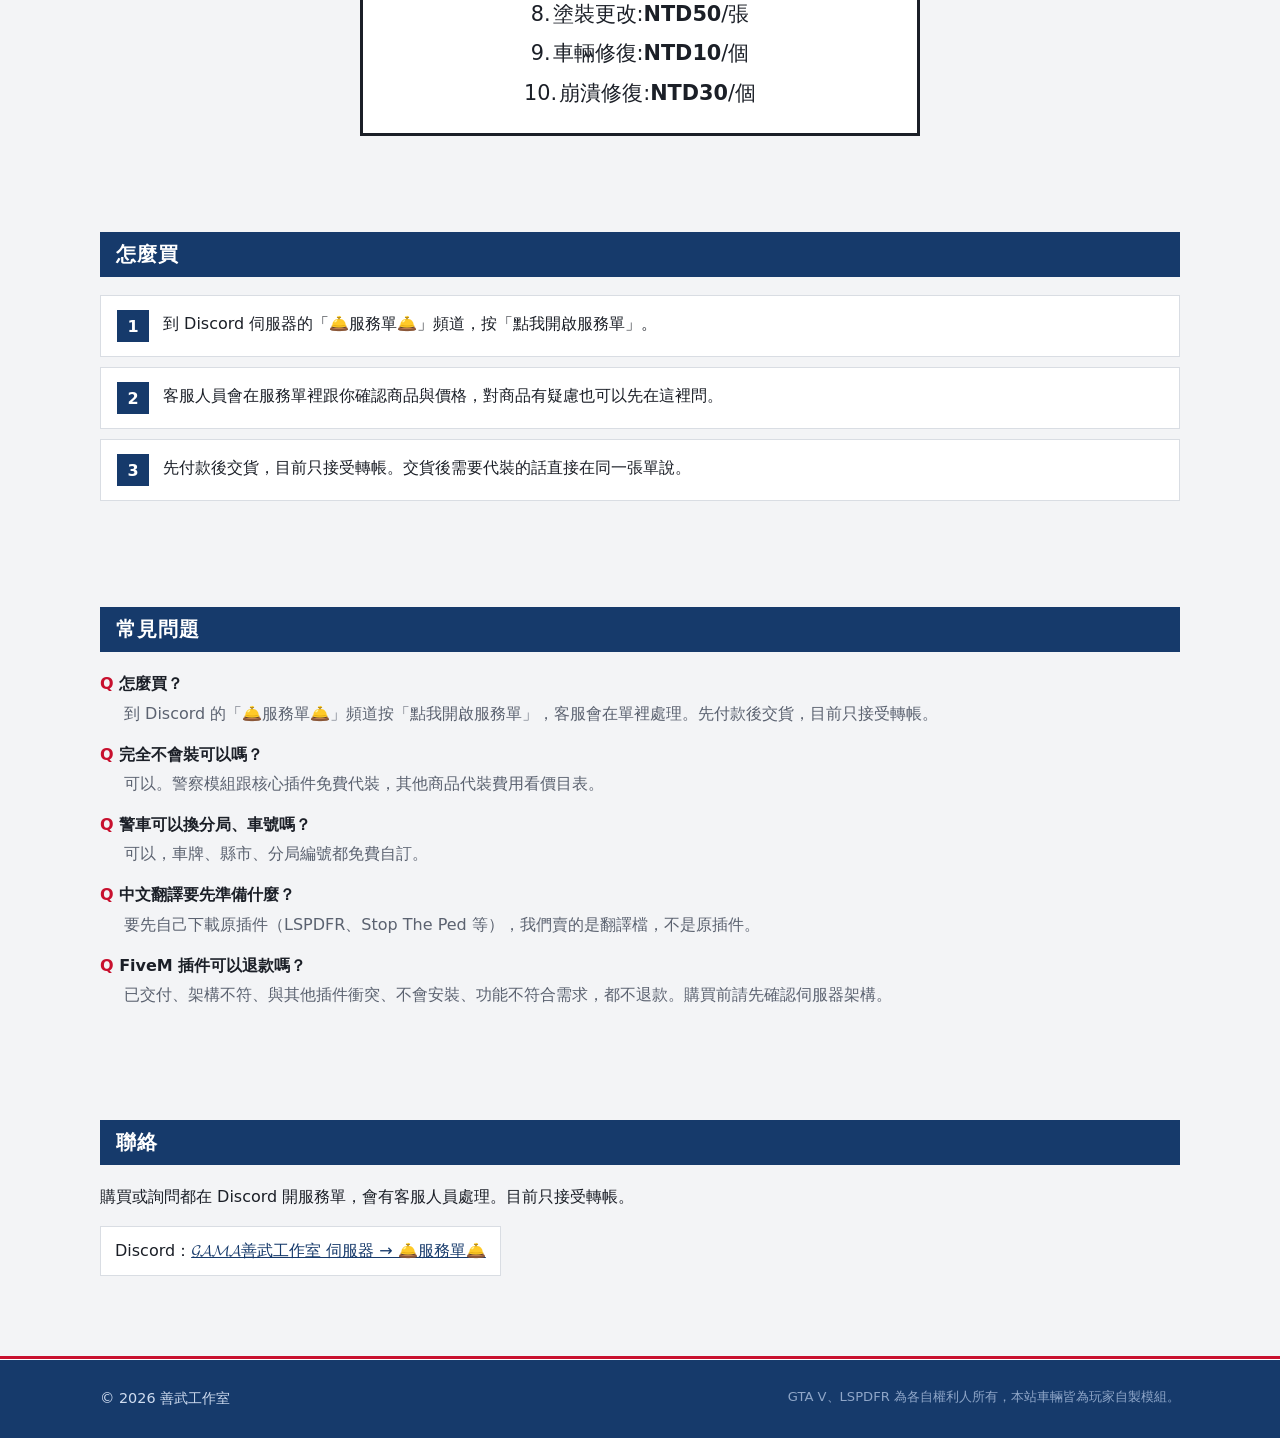
==== commit 9f2bf9b2: "移除首圖右下角的狀態框，拿掉「Blender 手工建模」的說法 Co-Authored-By: Claude Fable 5.1 <noreply@anthropic.com>" ====
--- a/index.html
+++ b/index.html
@@ -38,13 +38,6 @@
             <a class="btn btn-red" href="#vehicles">看車</a>
             <a class="btn btn-ghost" id="hero-contact" href="#contact" target="_blank" rel="noopener">Discord 找我們</a>
           </p>
-        </div>
-        <div class="hud" aria-label="工作室狀態">
-          <div class="hud-row"><span>單位</span><b id="hud-name">善武工作室</b></div>
-          <div class="hud-row"><span>狀態</span><b class="hud-on">值勤中</b></div>
-          <div class="hud-row"><span>車輛</span><b><span id="hud-count">0</span> 台</b></div>
-          <div class="hud-row"><span>交易</span><b>先付款後交貨</b></div>
-          <div class="hud-row"><span>代裝</span><b class="hud-on">免費</b></div>
         </div>
       </div>
     </section>
--- a/css/style.css
+++ b/css/style.css
@@ -50,12 +50,6 @@
 .hero-desc { max-width: 520px; font-size: 1.05rem; margin: 14px 0 22px; color: #e4ecf8; }
 .hero-actions { display: flex; gap: 10px; flex-wrap: wrap; margin: 0; }
 
-/* 仿遊戲 HUD 的資訊框 */
-.hud { background: var(--hud); border-left: 4px solid var(--hud-blue); padding: 12px 16px; min-width: 250px; font-size: .95rem; backdrop-filter: blur(3px); }
-.hud-row { display: flex; gap: 14px; line-height: 1.9; }
-.hud-row span { color: #9fb6d6; width: 2.5em; flex: none; }
-.hud-row b { font-weight: 600; color: #fff; }
-.hud-on { color: #7cf29a !important; }
 
 /* ---------- 區塊標題：仿遊戲選單標題列 ---------- */
 .bar { display: flex; align-items: center; justify-content: space-between; background: var(--navy); color: #fff; padding: 10px 16px; margin-bottom: 18px; }
@@ -180,7 +174,6 @@
 @media (max-width: 800px) {
   .hero { min-height: 380px; }
   .hero-inner { flex-direction: column; align-items: stretch; padding: 48px 0 28px; }
-  .hud { min-width: 0; }
   .group-head .desc { display: none; }
   .modal { padding: 0; }
   .modal-panel { height: 100vh; }
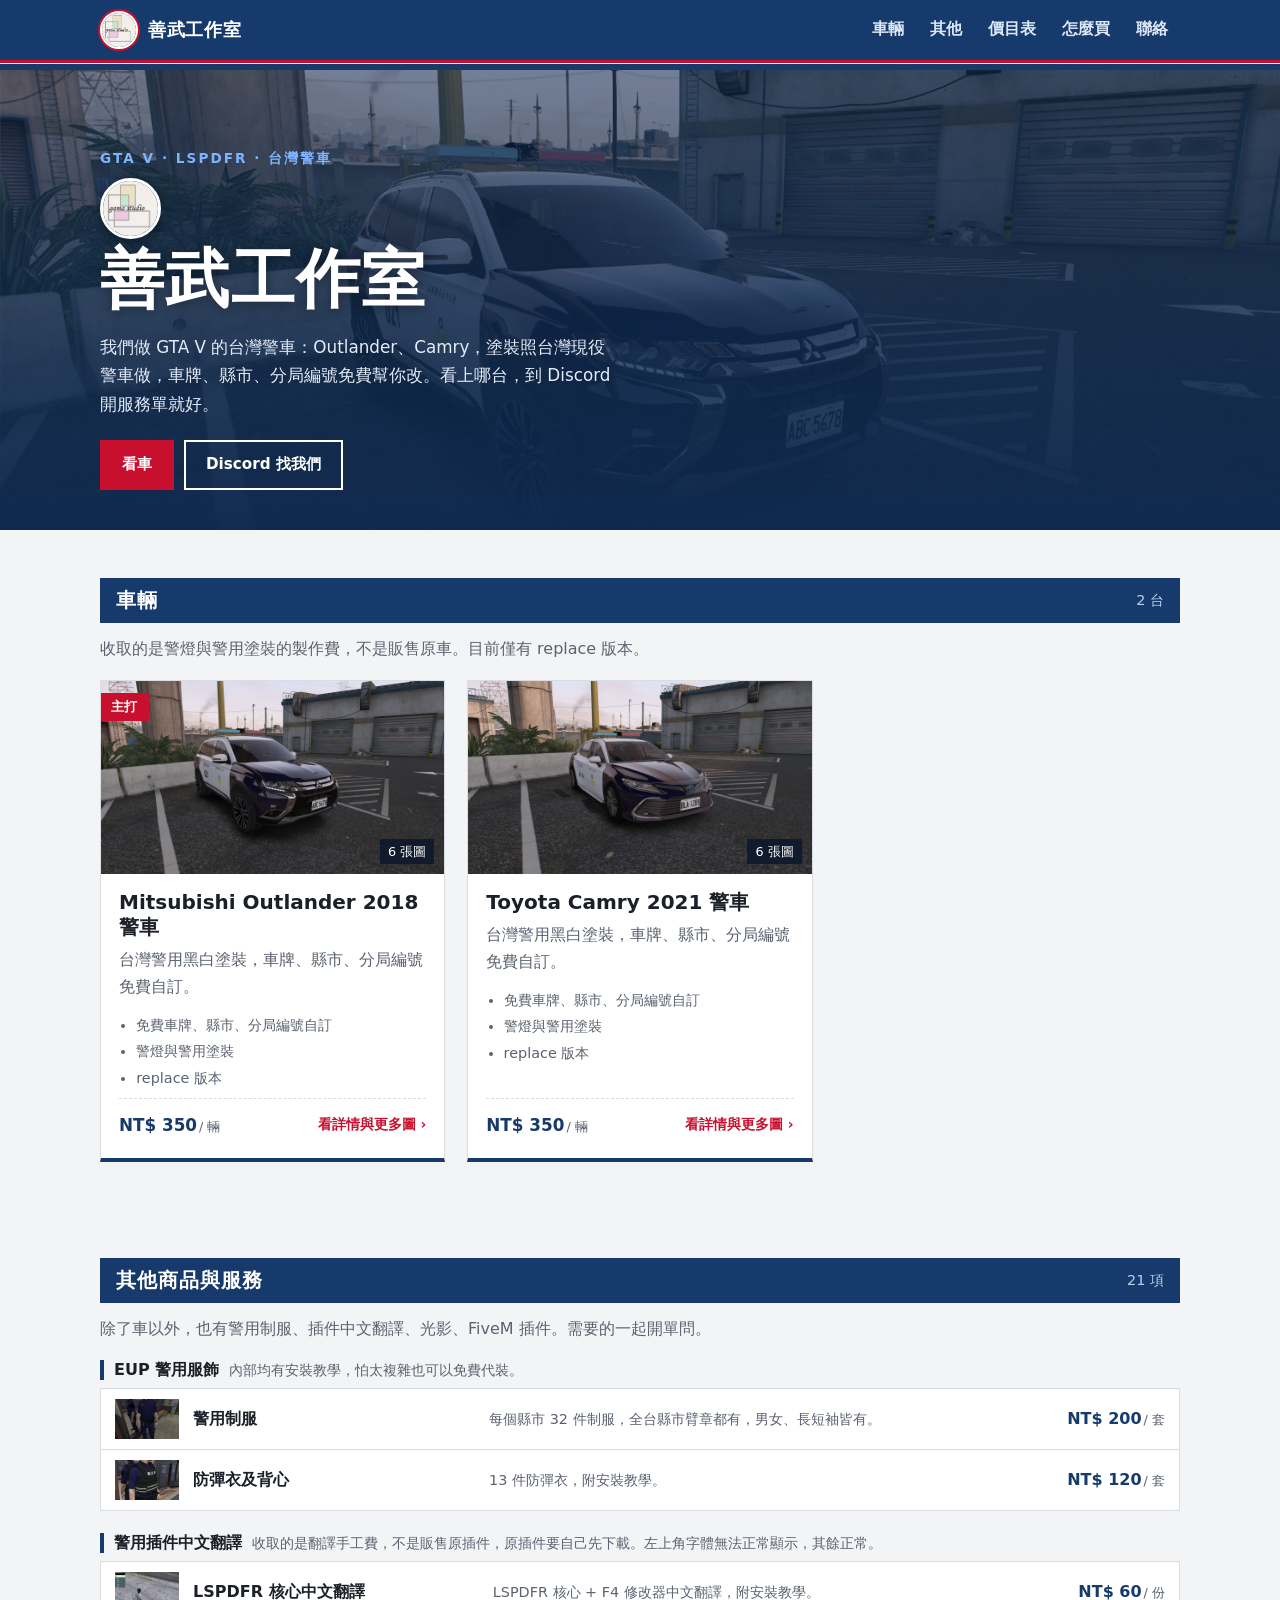
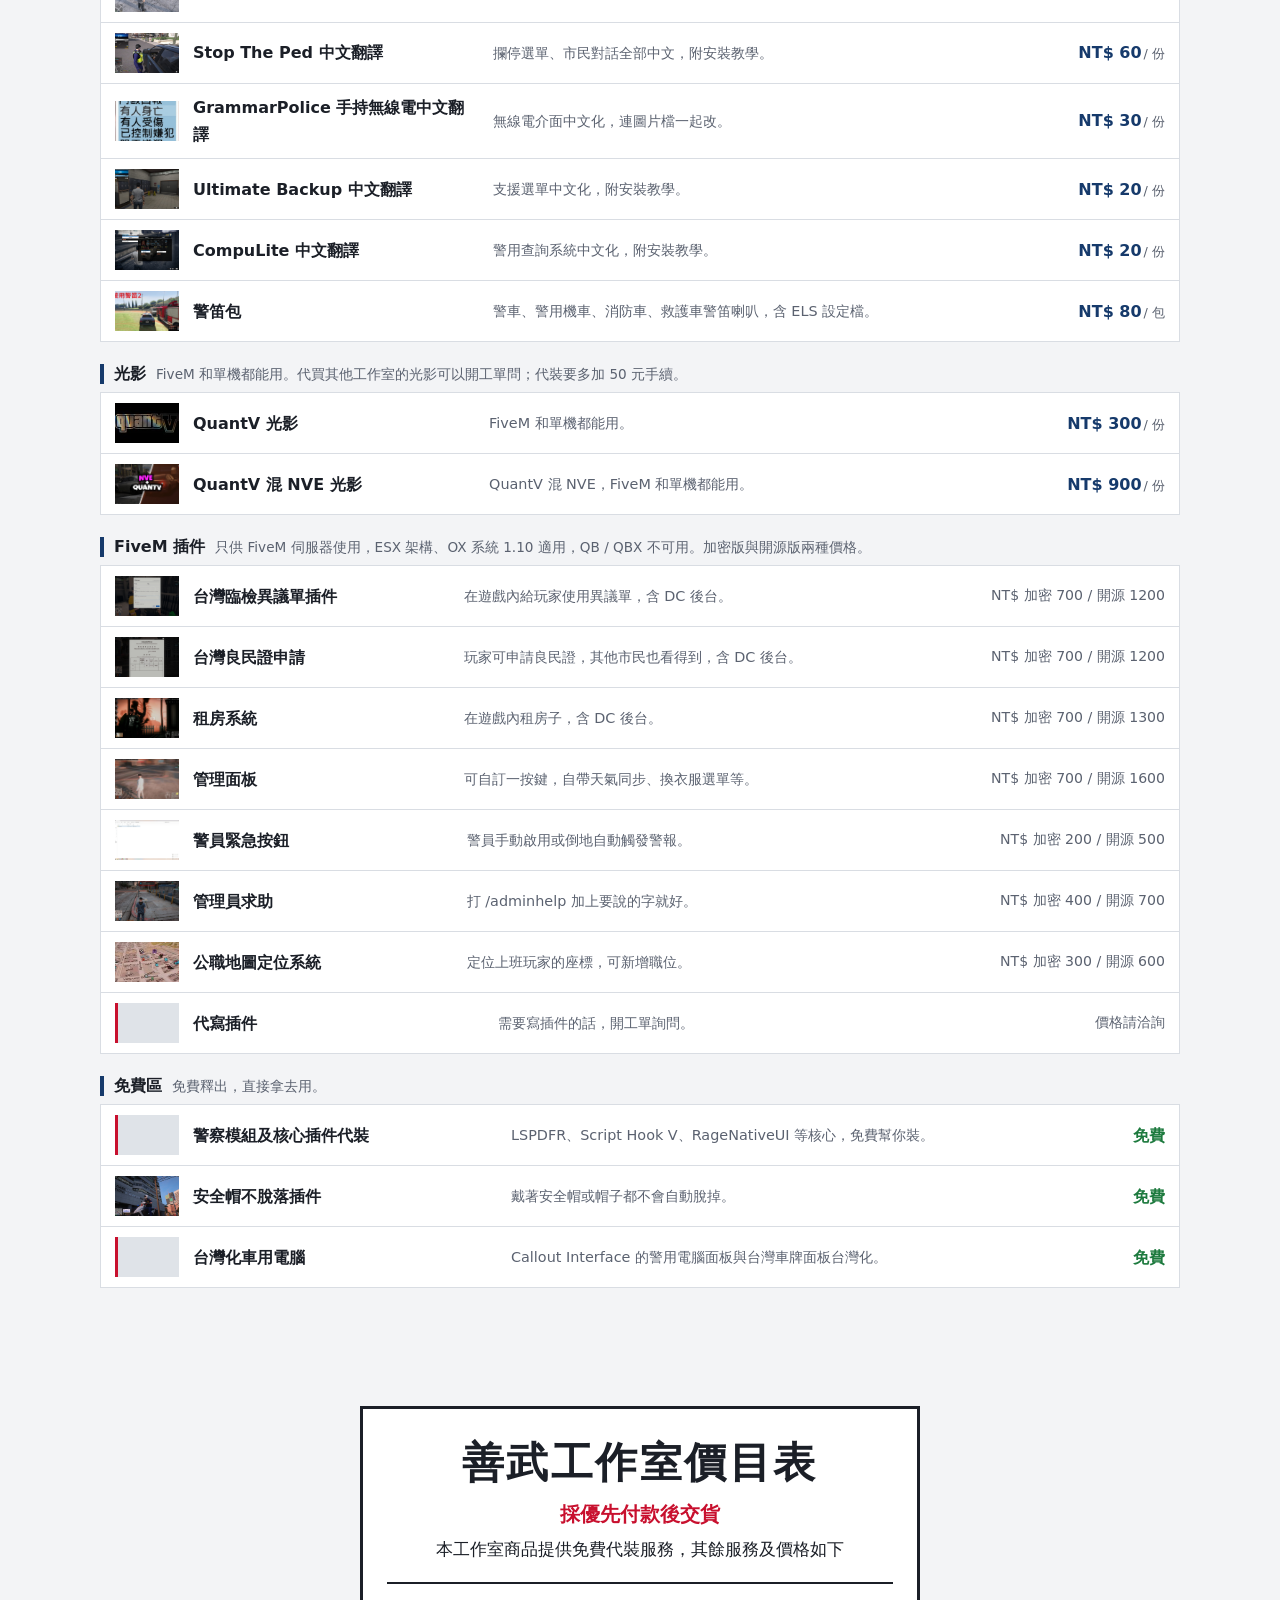
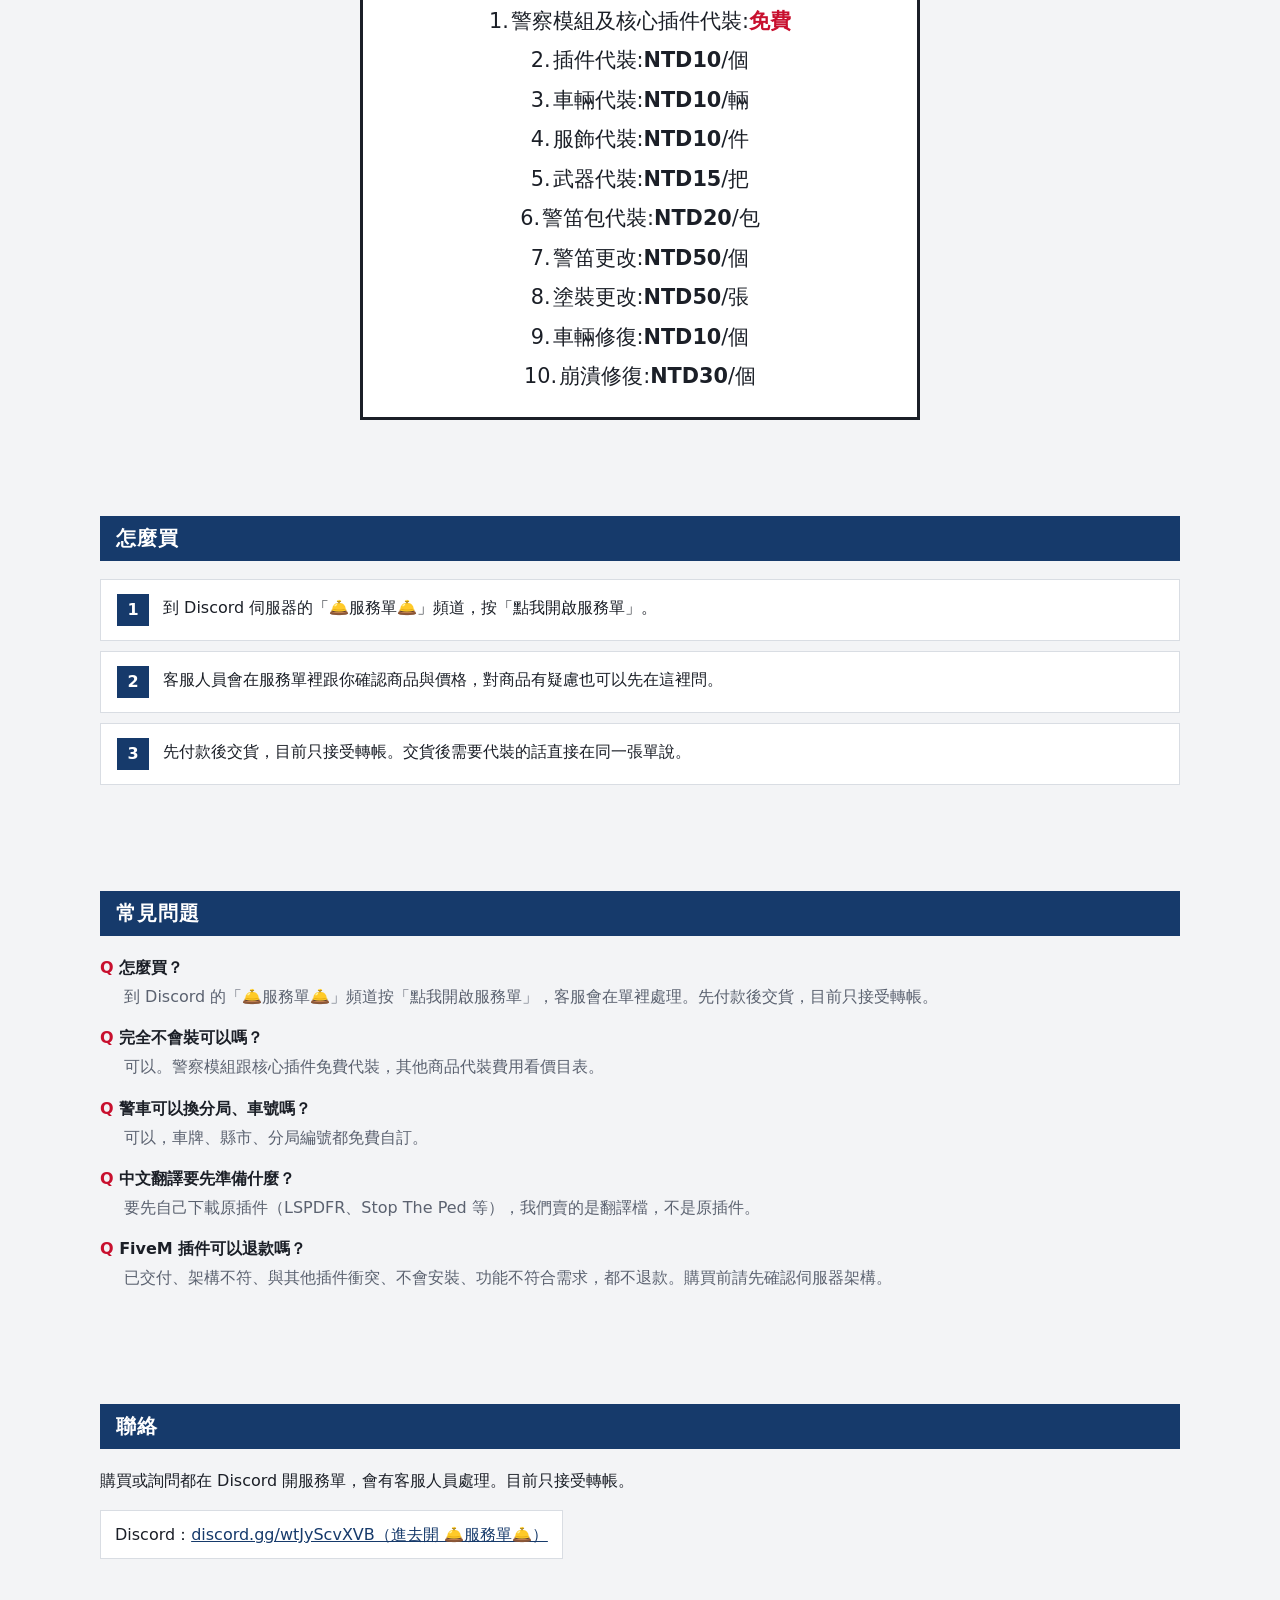
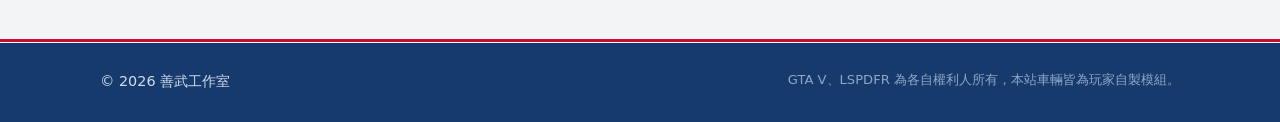
==== commit f3dab87a: "加入工作室 logo、Discord 邀請連結、其他商品縮圖，補上警笛包與 FiveM 插件的圖 - logo 取自 Discord 伺服器圖示，用在頂部、首圖標題與網站圖示 - 「我要這台」與聯絡區" ====
--- a/index.html
+++ b/index.html
@@ -5,14 +5,14 @@
   <meta name="viewport" content="width=device-width, initial-scale=1.0">
   <title>善武工作室 · 台灣警車</title>
   <meta name="description" content="善武工作室自製的 GTA V 台灣警車模型展示。">
-  <link rel="icon" href="data:image/svg+xml,%3Csvg xmlns='http://www.w3.org/2000/svg' viewBox='0 0 64 64'%3E%3Crect width='64' height='64' fill='%23163a6b'/%3E%3Crect y='40' width='64' height='8' fill='%23c8102e'/%3E%3Ctext x='32' y='34' font-size='26' font-weight='700' text-anchor='middle' fill='%23fff' font-family='sans-serif'%3E武%3C/text%3E%3C/svg%3E">
-  <link rel="stylesheet" href="css/style.css">
+  <link rel="icon" type="image/png" href="assets/img/logo.png">
+  <link rel="stylesheet" href="css/style.css?v=8">
 </head>
 <body>
 
   <header class="top">
     <div class="wrap top-inner">
-      <a class="logo" href="#top"><span class="logo-mark">武</span><span id="brand-name">善武工作室</span></a>
+      <a class="logo" href="#top"><img class="logo-img" src="assets/img/logo.png" alt=""><span id="brand-name">善武工作室</span></a>
       <nav class="menu" aria-label="頁面選單">
         <a href="#vehicles">車輛</a>
         <a href="#others">其他</a>
@@ -32,7 +32,7 @@
       <div class="wrap hero-inner">
         <div class="hero-text">
           <p class="hero-tag">GTA V · LSPDFR · 台灣警車</p>
-          <h1 id="intro-title">善武工作室</h1>
+          <h1 id="intro-title"><img class="hero-logo" src="assets/img/logo.png" alt="">善武工作室</h1>
           <p class="hero-desc" id="intro-text"></p>
           <p class="hero-actions">
             <a class="btn btn-red" href="#vehicles">看車</a>
@@ -149,7 +149,7 @@
 
   <div class="toast" id="toast" role="status" aria-live="polite" hidden></div>
 
-  <script src="js/products.js"></script>
-  <script src="js/app.js"></script>
+  <script src="js/products.js?v=8"></script>
+  <script src="js/app.js?v=8"></script>
 </body>
 </html>
--- a/css/style.css
+++ b/css/style.css
@@ -35,7 +35,8 @@
 .top { position: sticky; top: 0; z-index: 50; background: var(--navy); color: #fff; }
 .top-inner { display: flex; align-items: center; justify-content: space-between; height: 60px; gap: 16px; }
 .logo { display: flex; align-items: center; gap: 10px; color: #fff; text-decoration: none; font-weight: 800; font-size: 1.15rem; letter-spacing: .04em; white-space: nowrap; }
-.logo-mark { display: grid; place-items: center; width: 34px; height: 34px; background: #fff; color: var(--navy); font-weight: 900; border-bottom: 4px solid var(--red); }
+.logo-img { width: 38px; height: 38px; border-radius: 50%; object-fit: cover; background: #fff; border: 2px solid #fff; box-shadow: 0 0 0 2px var(--red); }
+.hero-logo { width: .95em; height: .95em; border-radius: 50%; object-fit: cover; vertical-align: -0.12em; margin-right: .25em; border: 3px solid #fff; box-shadow: 0 2px 12px rgba(0,0,0,.4); }
 .menu { display: flex; gap: 2px; overflow-x: auto; }
 .menu a { color: #dbe6f7; text-decoration: none; padding: 8px 12px; font-weight: 600; white-space: nowrap; border-bottom: 3px solid transparent; }
 .menu a:hover { color: #fff; border-bottom-color: var(--red); }
@@ -213,7 +214,7 @@
 .orows { list-style: none; padding: 0; margin: 0; background: #fff; border: 1px solid var(--line); }
 .orows li + li { border-top: 1px solid var(--line); }
 .orow {
-  display: grid; grid-template-columns: 1fr 2fr auto; gap: 16px; align-items: center; width: 100%; text-align: left;
+  display: grid; grid-template-columns: 64px 1fr 2fr auto; gap: 14px; align-items: center; width: 100%; text-align: left;
   background: none; border: 0; padding: 10px 14px; font: inherit; color: inherit;
 }
 .orow:hover { background: #eef3fa; }
@@ -225,8 +226,9 @@
 .orow-price .free { color: #1d7a3e; }
 @media (max-width: 700px) {
   .vgrid { grid-template-columns: 1fr; }
-  .orow { grid-template-columns: 1fr auto; }
-  .orow-desc { grid-column: 1 / -1; }
+  .orow { grid-template-columns: 56px 1fr auto; }
+  .orow-thumb { width: 56px; }
+  .orow-desc { grid-column: 2 / -1; }
 }
 
 /* 沒有圖片的商品：用深藍色塊代替 */
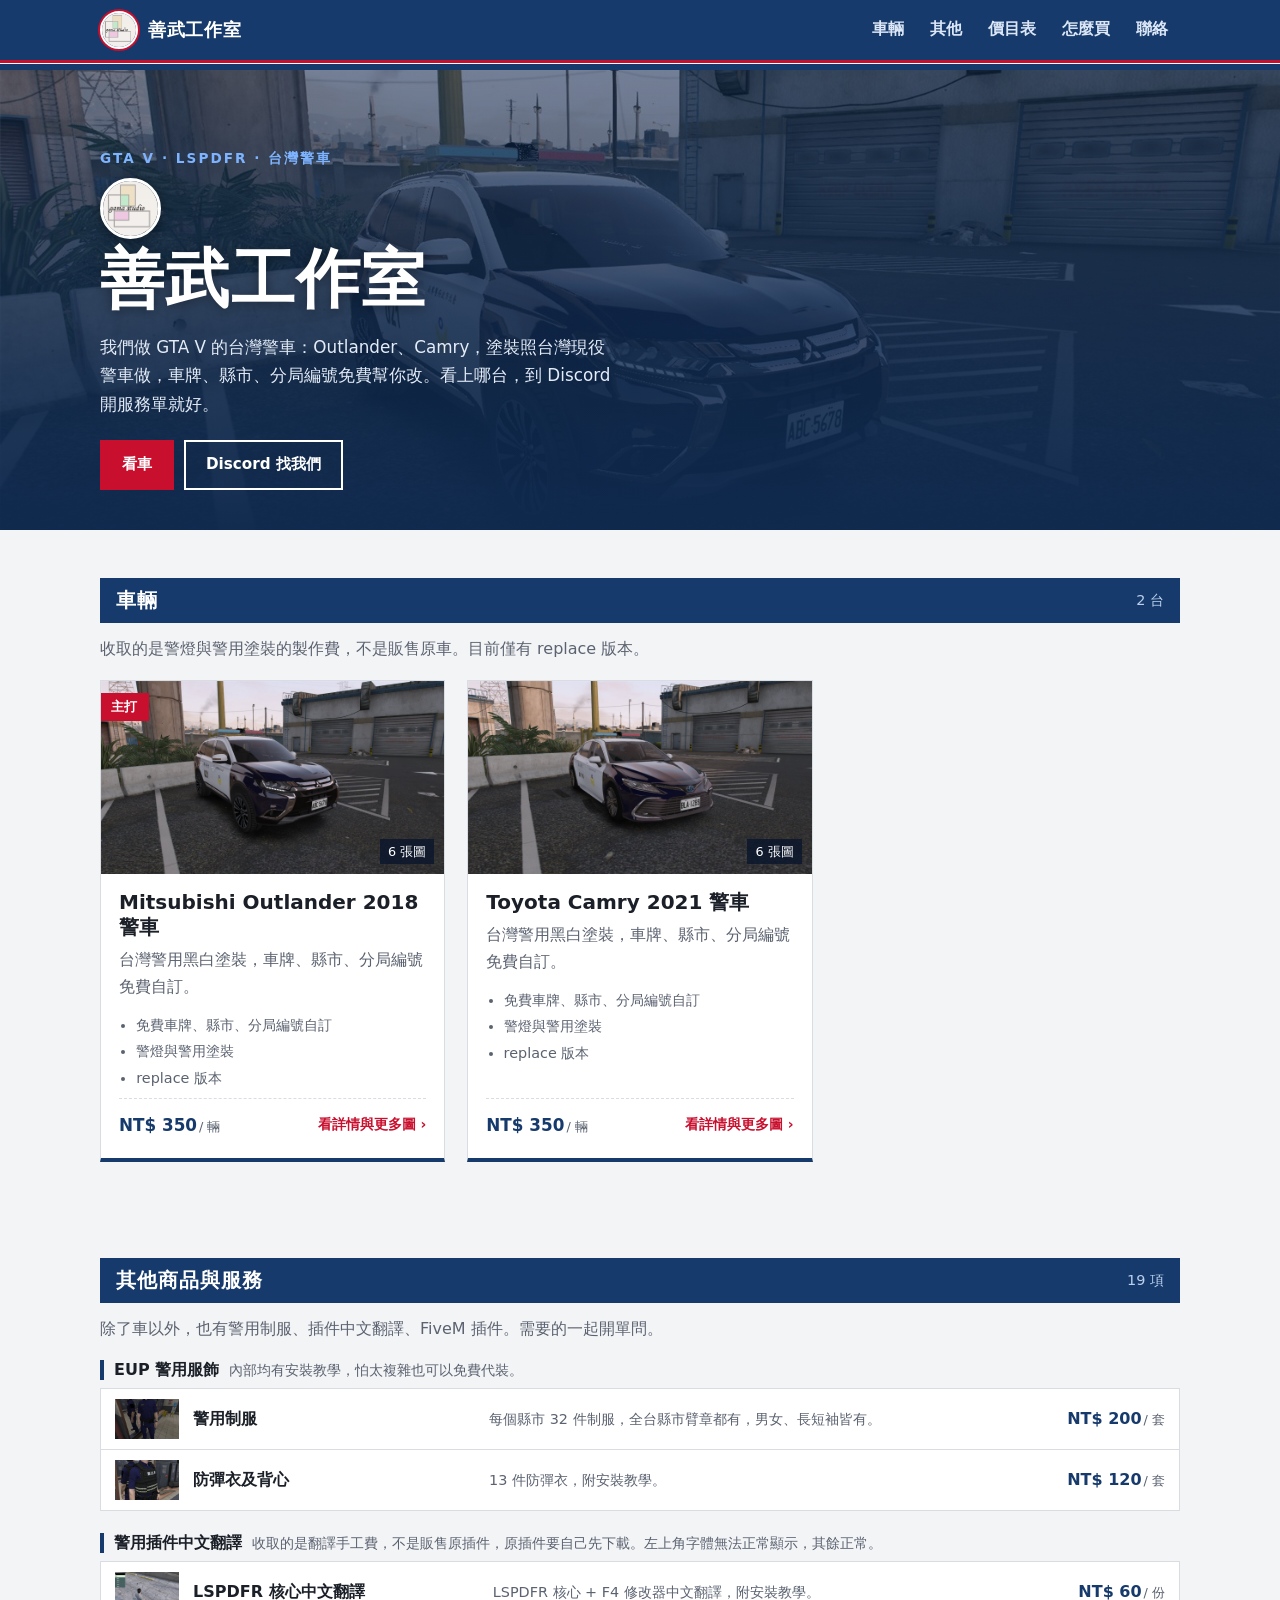
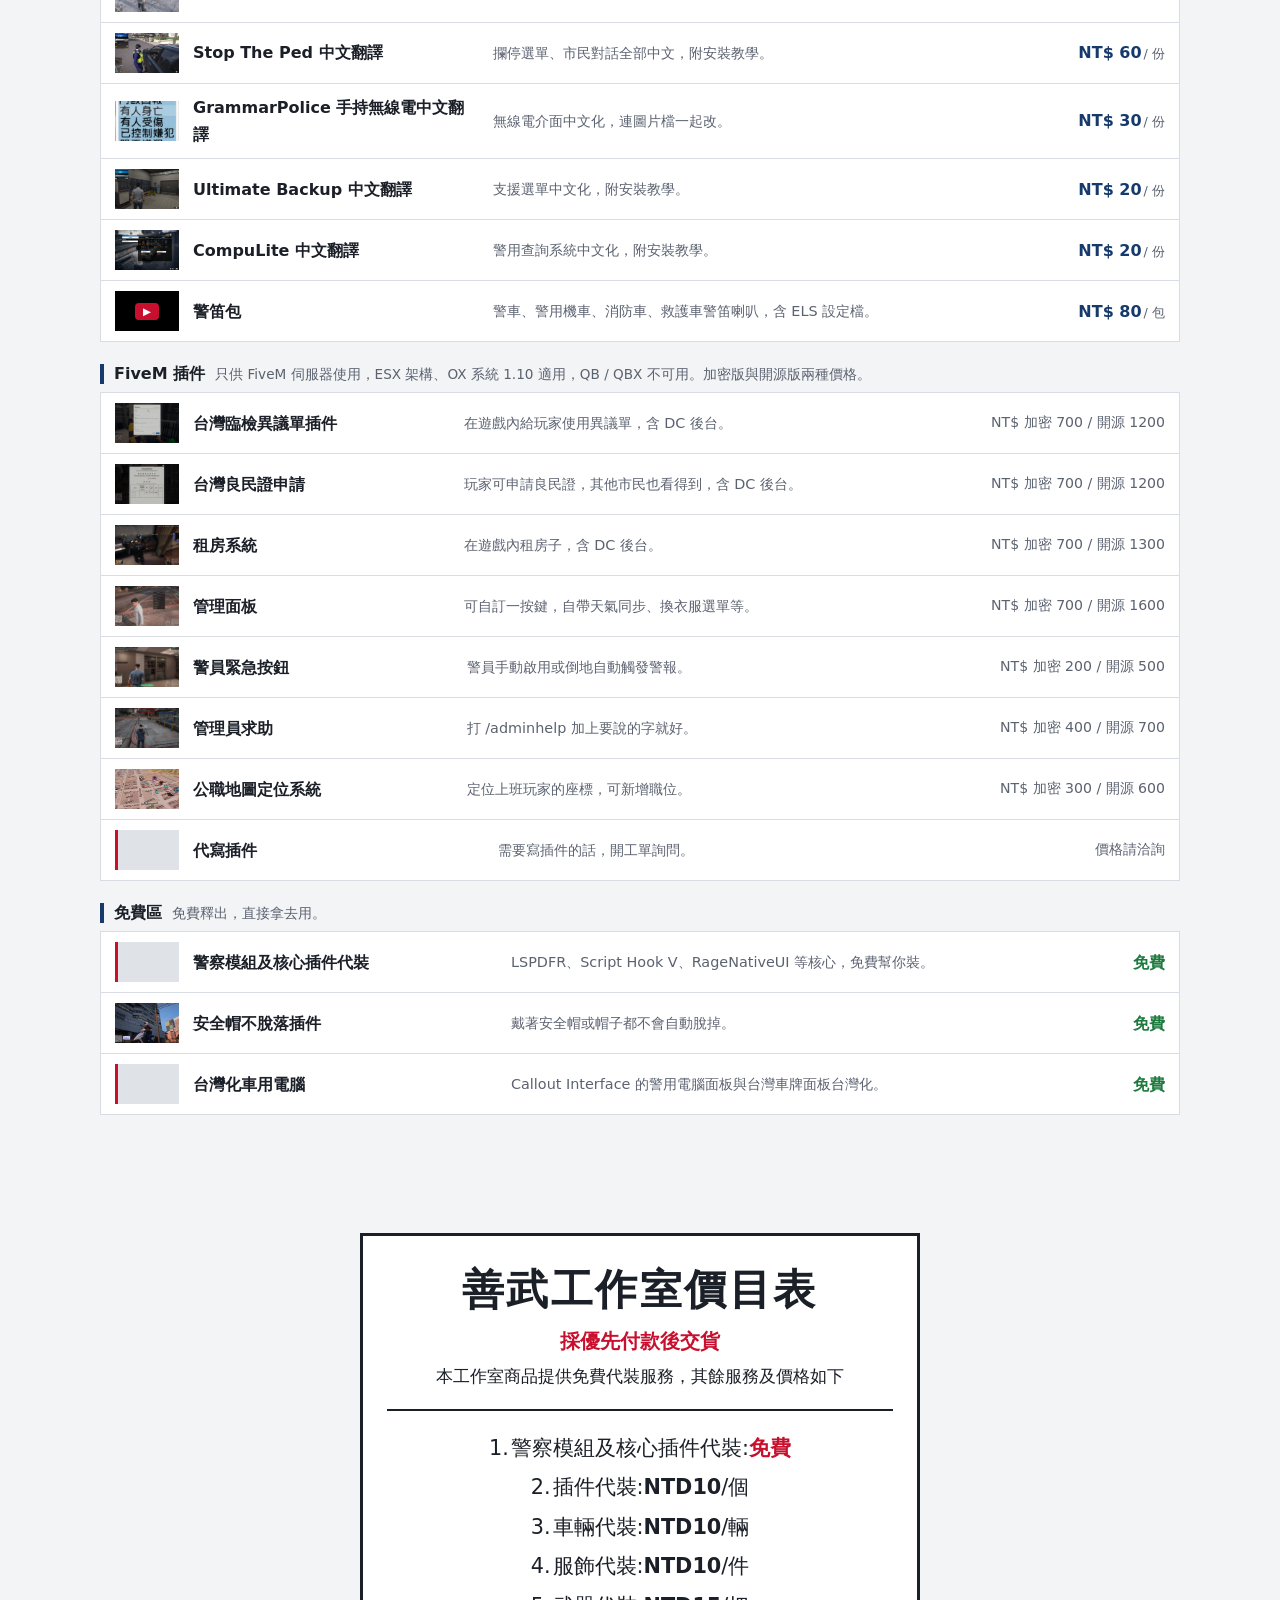
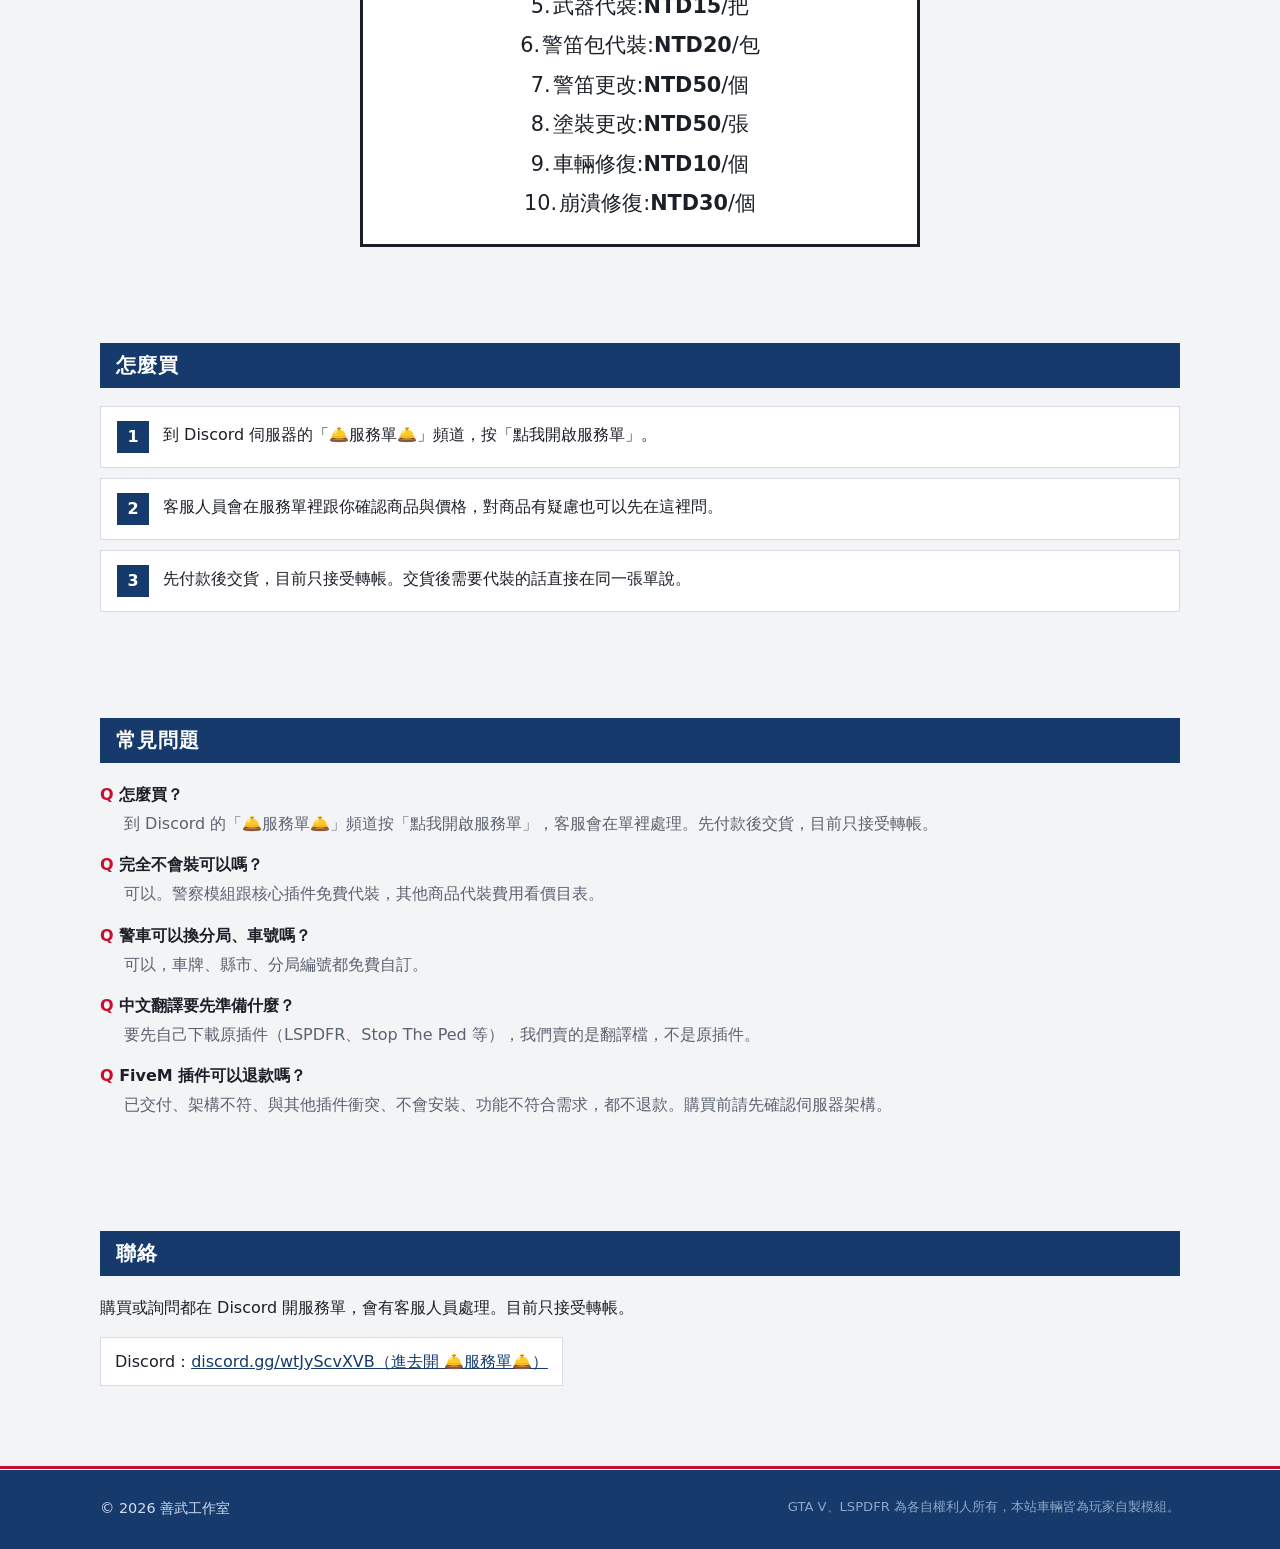
==== commit 85755700: "下架光影區；警笛包改為直接播放展示影片 - 移除 QuantV、QuantV 混 NVE 兩項商品與光影分類，刪除對應圖片 - 警笛包詳情視窗嵌入 YouTube 展示影片（16:9 置中），關閉視窗" ====
--- a/index.html
+++ b/index.html
@@ -6,7 +6,7 @@
   <title>善武工作室 · 台灣警車</title>
   <meta name="description" content="善武工作室自製的 GTA V 台灣警車模型展示。">
   <link rel="icon" type="image/png" href="assets/img/logo.png">
-  <link rel="stylesheet" href="css/style.css?v=8">
+  <link rel="stylesheet" href="css/style.css?v=9">
 </head>
 <body>
 
@@ -149,7 +149,7 @@
 
   <div class="toast" id="toast" role="status" aria-live="polite" hidden></div>
 
-  <script src="js/products.js?v=8"></script>
-  <script src="js/app.js?v=8"></script>
+  <script src="js/products.js?v=9"></script>
+  <script src="js/app.js?v=9"></script>
 </body>
 </html>
--- a/css/style.css
+++ b/css/style.css
@@ -240,3 +240,8 @@
 .noimg.big b { font-size: 1.6rem; }
 .orow-thumb { width: 64px; aspect-ratio: 16/10; object-fit: cover; background: #dfe3e8; }
 .orow-thumb.noimg { min-height: 0; padding: 0; border-left: 3px solid var(--red); }
+
+/* 影片：詳情視窗直接播放、清單縮圖加播放記號 */
+.gallery-video { position: absolute; left: 0; right: 0; top: 50%; transform: translateY(-50%); width: 100%; height: auto; aspect-ratio: 16 / 9; max-height: 100%; border: 0; background: #000; }
+.orow-thumb.vthumb { display: grid; place-items: center; background-color: #000; background-size: cover; background-position: center; }
+.orow-thumb.vthumb i { font-style: normal; font-size: .65rem; color: #fff; background: var(--red); width: 24px; height: 17px; border-radius: 4px; display: grid; place-items: center; }
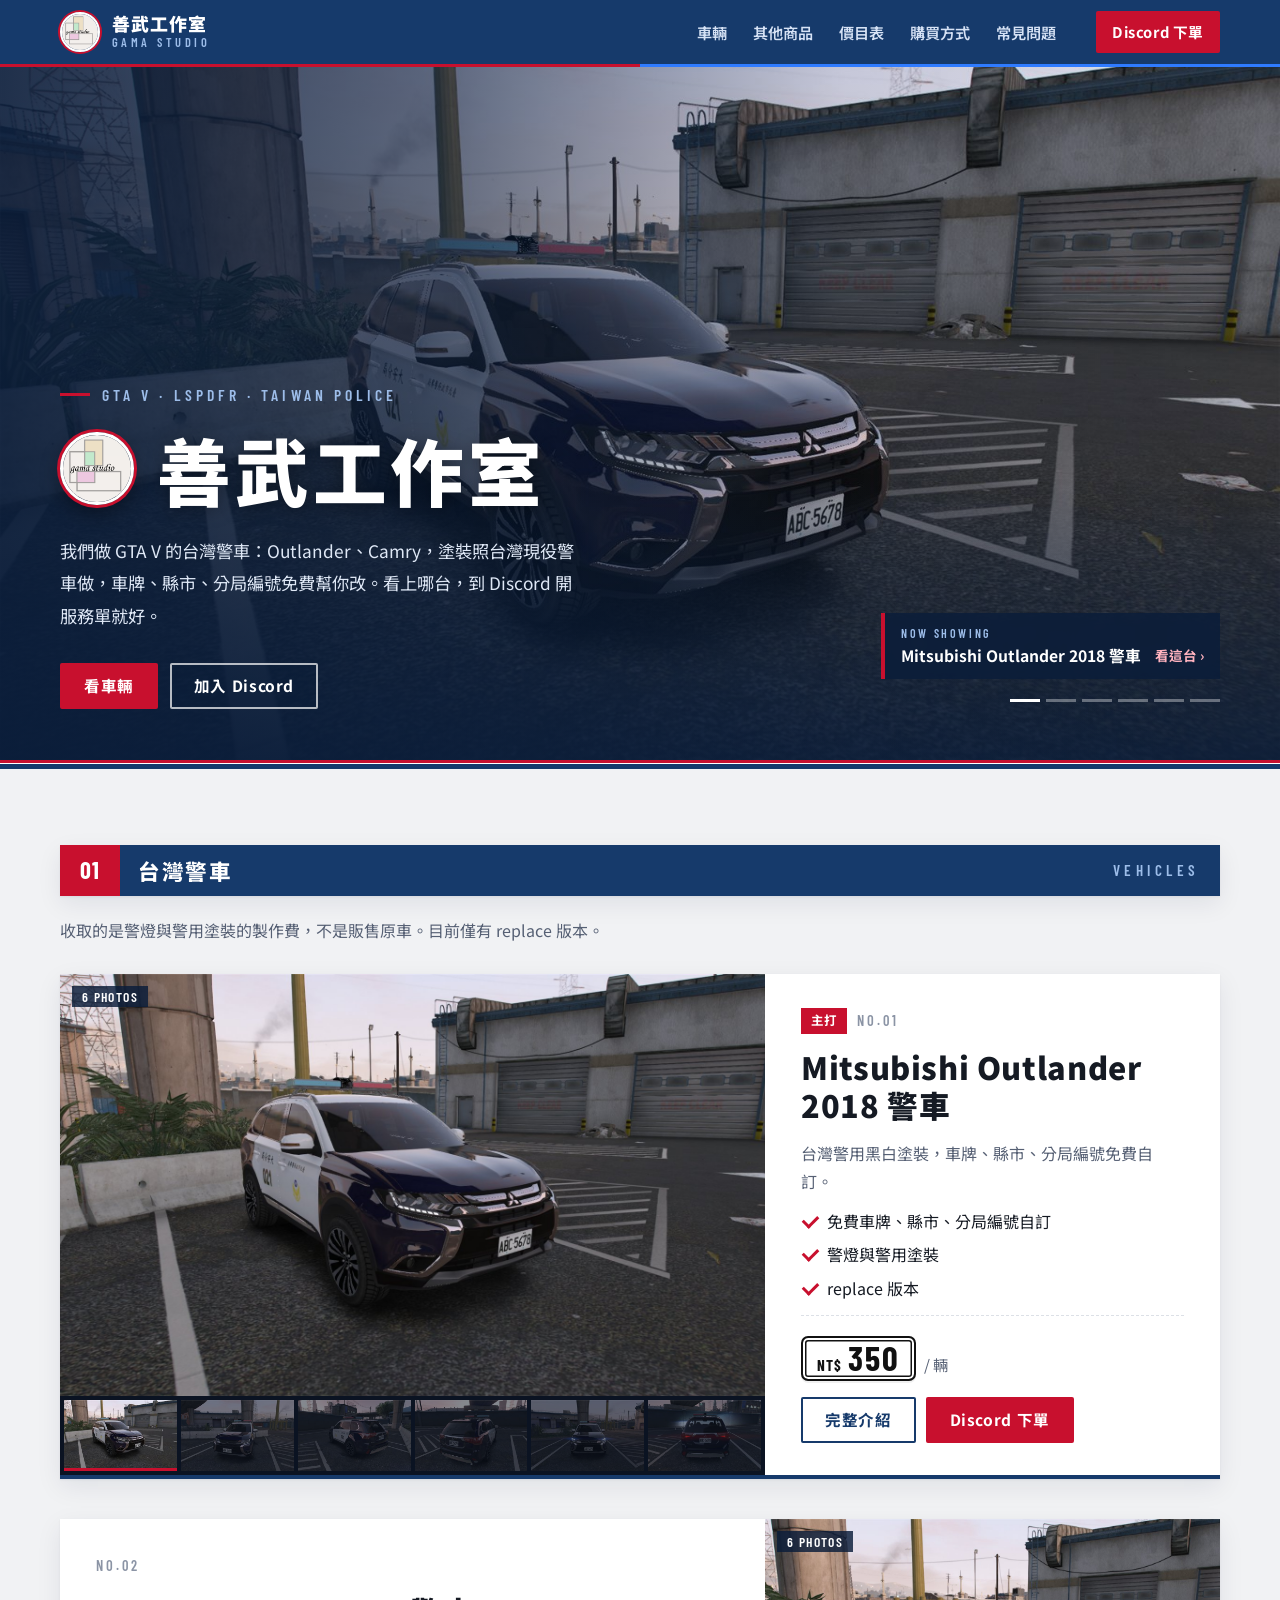
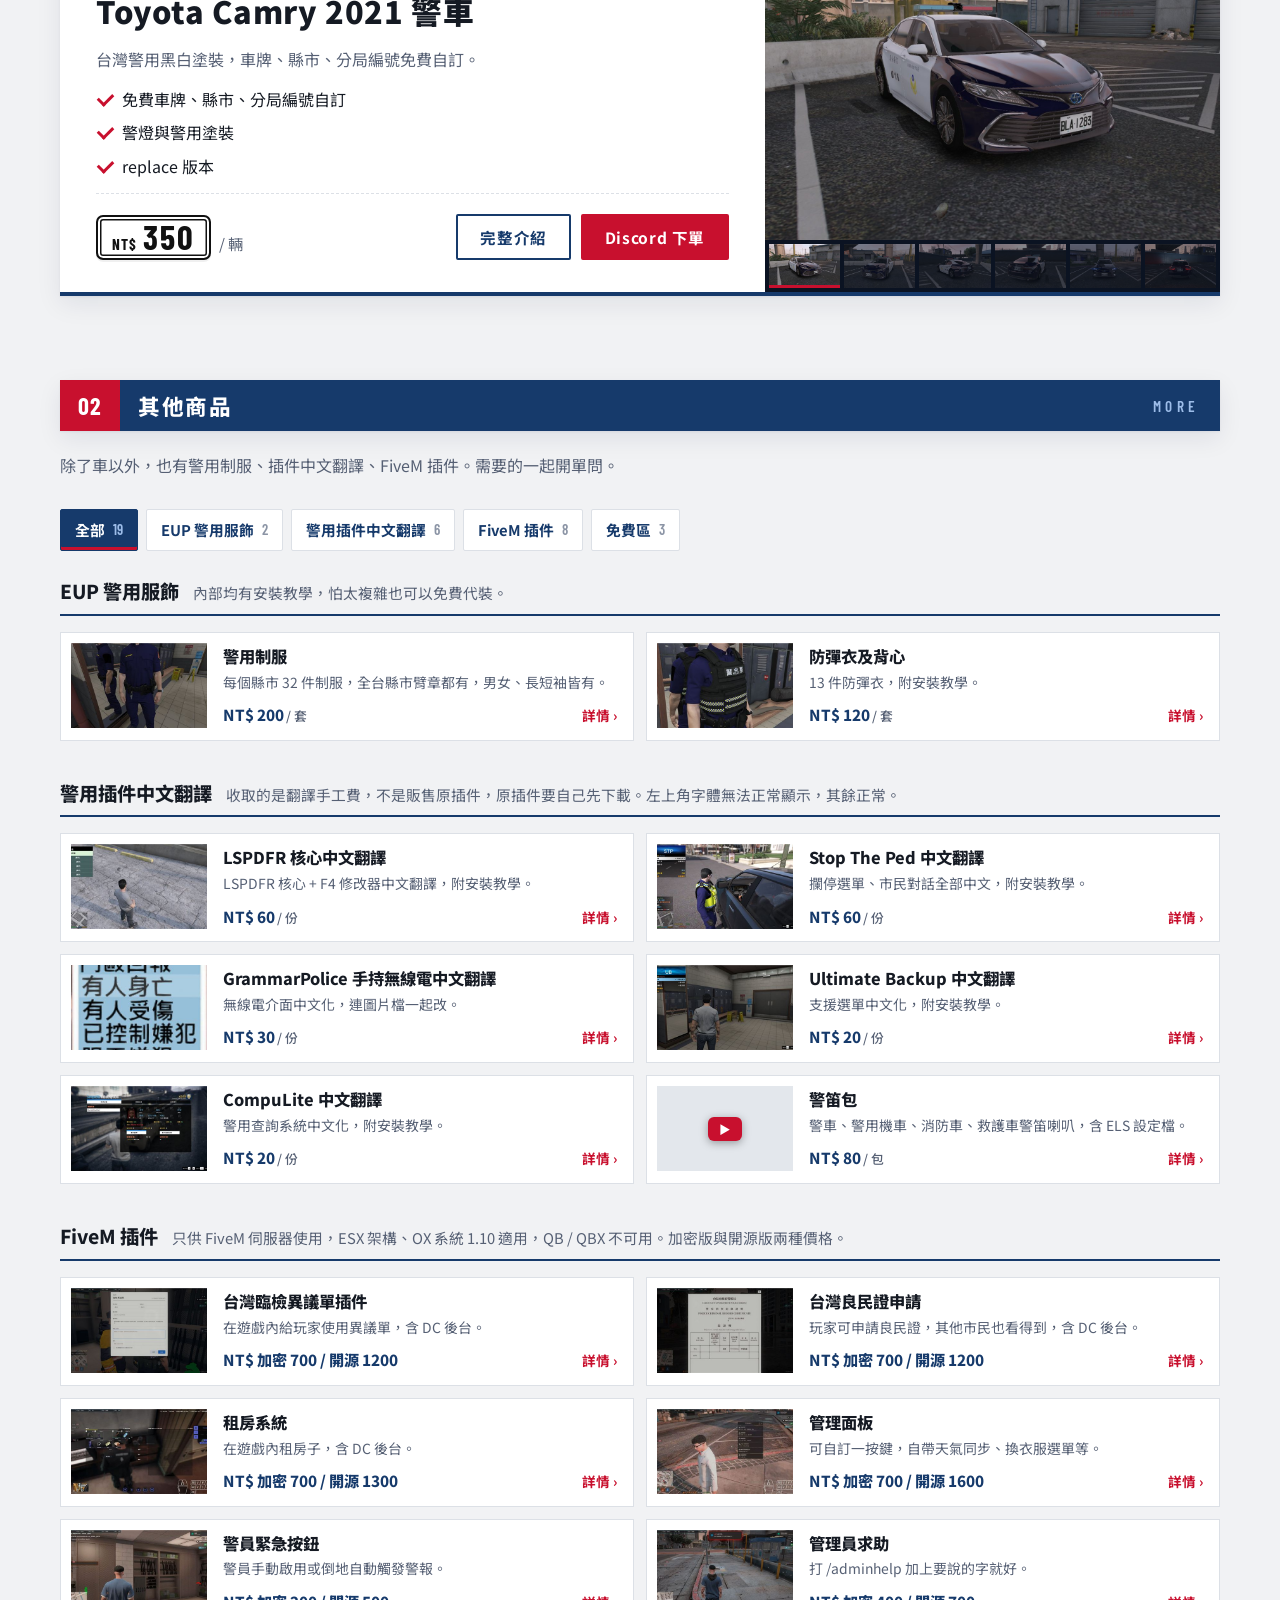
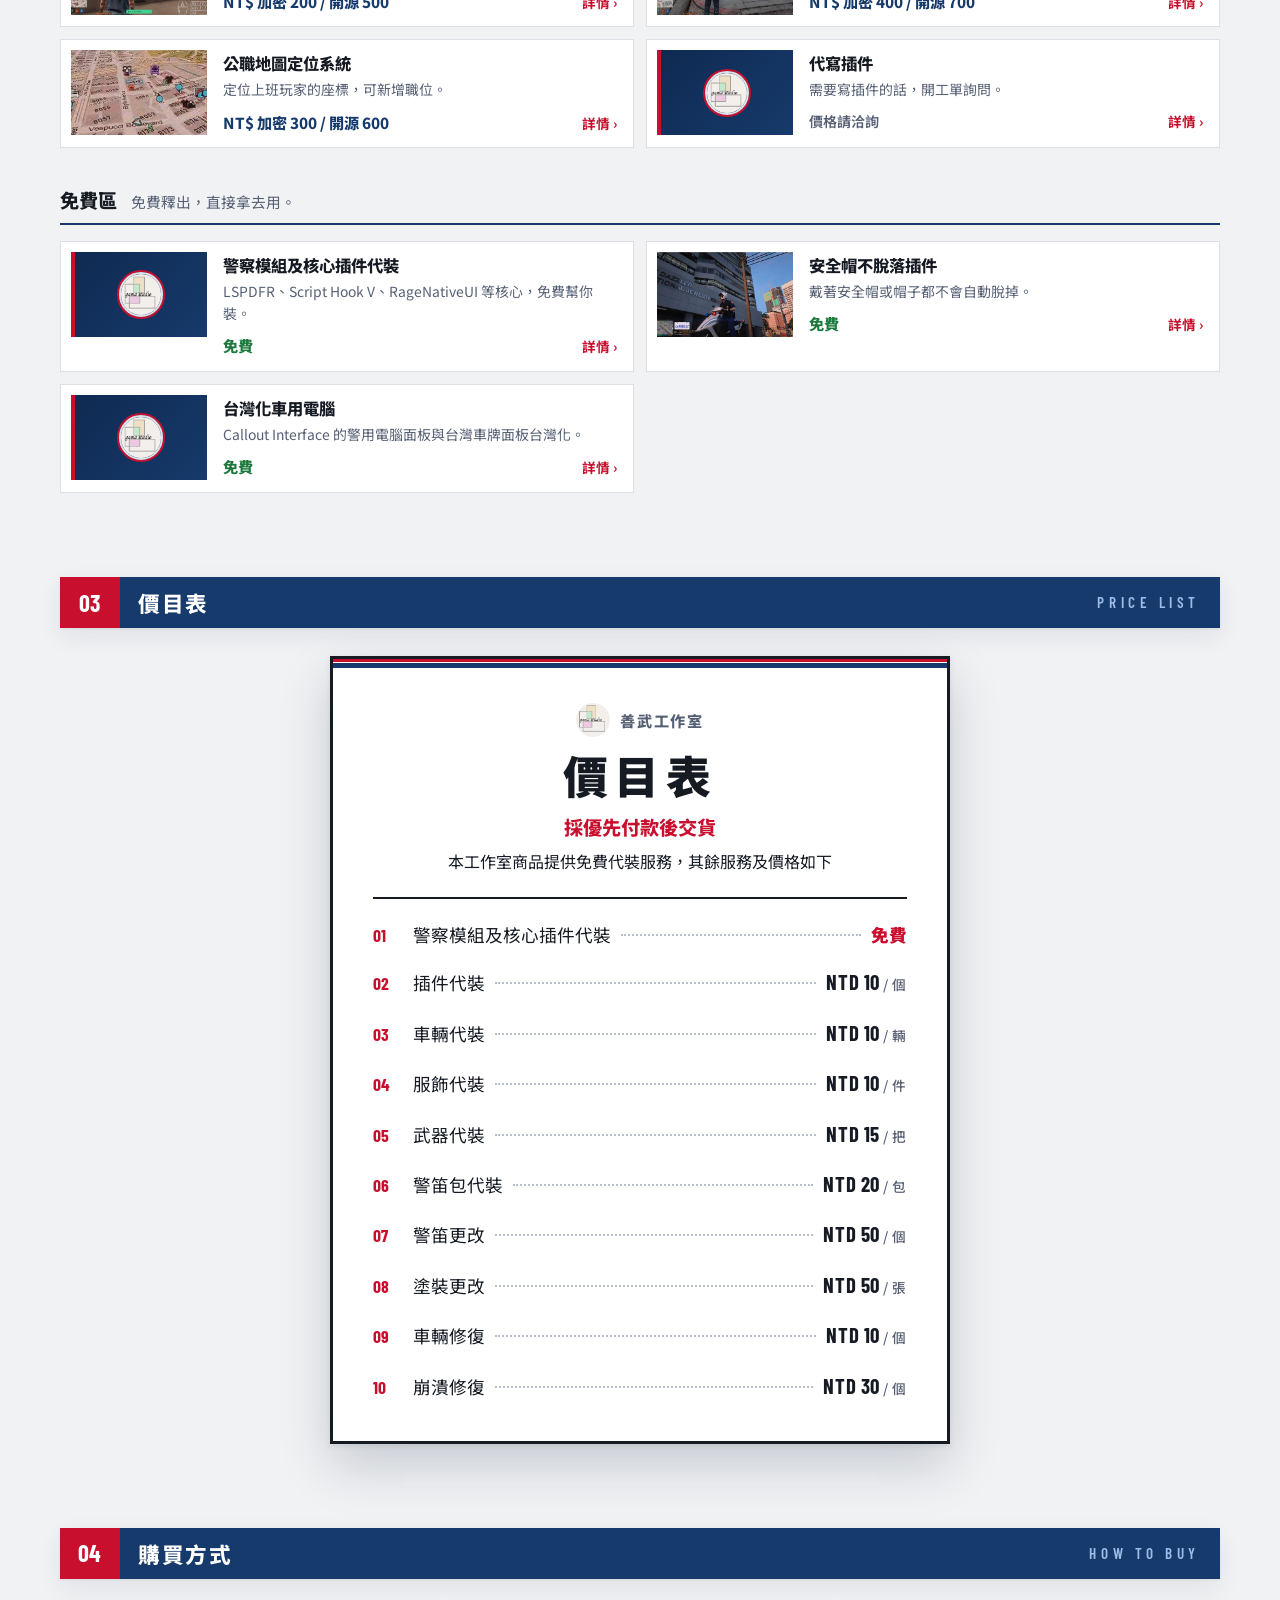
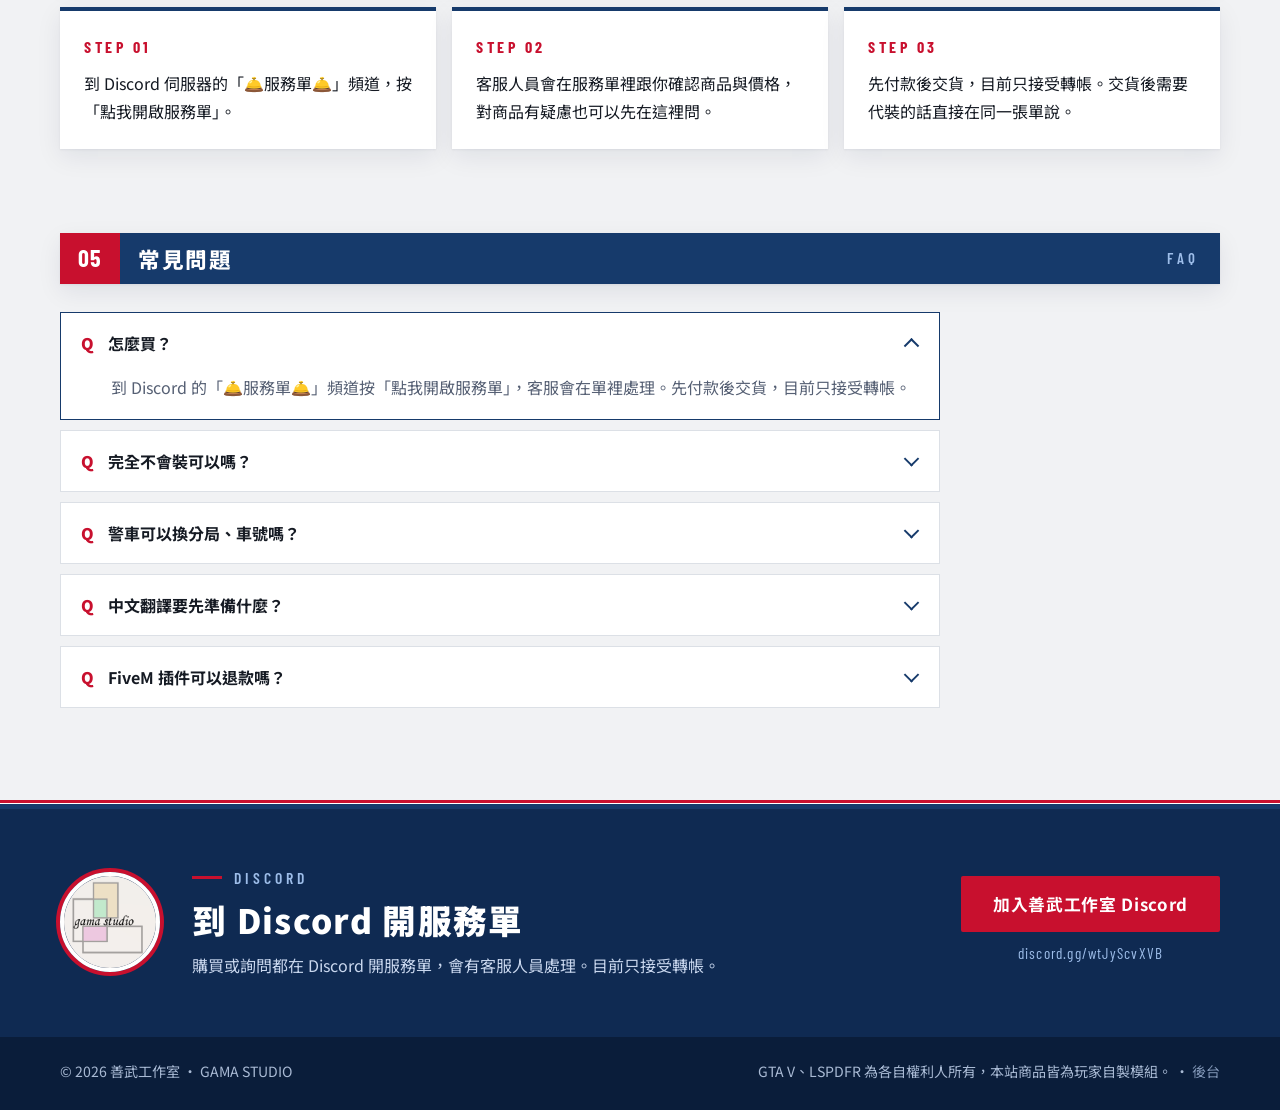
==== commit f6b158d9: "網站質感改版、商品資料改用 data/site.json，新增網站後台 - 首頁車輛大圖輪播、車輛改成大圖＋縮圖列＋車牌價格的排版 - 其他商品加分類篩選與縮圖，價目表海報、購買步驟、常見問題、聯絡區" ====
--- a/index.html
+++ b/index.html
@@ -3,105 +3,75 @@
 <head>
   <meta charset="UTF-8">
   <meta name="viewport" content="width=device-width, initial-scale=1.0">
-  <title>善武工作室 · 台灣警車</title>
-  <meta name="description" content="善武工作室自製的 GTA V 台灣警車模型展示。">
+  <title>善武工作室 · GTA V 台灣警車</title>
+  <meta name="description" content="善武工作室：GTA V LSPDFR 台灣警車、警用服飾、插件中文翻譯與代裝服務。">
+  <meta name="theme-color" content="#0f2a52">
+  <meta property="og:type" content="website">
+  <meta property="og:title" content="善武工作室 · GTA V 台灣警車">
+  <meta property="og:description" content="Outlander、Camry 台灣警車，車牌、縣市、分局編號免費自訂。">
+  <meta property="og:image" content="https://87pidan.github.io/GAMA-studio-website/assets/img/dc/outlander-1.jpg">
   <link rel="icon" type="image/png" href="assets/img/logo.png">
-  <link rel="stylesheet" href="css/style.css?v=9">
+  <link rel="preconnect" href="https://fonts.googleapis.com">
+  <link rel="preconnect" href="https://fonts.gstatic.com" crossorigin>
+  <link rel="stylesheet" href="https://fonts.googleapis.com/css2?family=Barlow+Condensed:wght@500;600;700&family=Noto+Sans+TC:wght@400;500;700;900&display=swap">
+  <link rel="stylesheet" href="css/style.css?v=10">
 </head>
 <body>
+  <a class="skip" href="#vehicles">跳到車輛</a>
 
-  <header class="top">
+  <div class="preview-banner" id="preview-banner" hidden>
+    <span>預覽模式：顯示的是後台還沒發佈的內容，只有這台電腦看得到。</span>
+    <a href="admin/">回後台</a>
+  </div>
+
+  <header class="top" id="top">
     <div class="wrap top-inner">
-      <a class="logo" href="#top"><img class="logo-img" src="assets/img/logo.png" alt=""><span id="brand-name">善武工作室</span></a>
-      <nav class="menu" aria-label="頁面選單">
+      <a class="brand" href="#">
+        <img class="brand-logo" src="assets/img/logo.png" alt="">
+        <span class="brand-text"><b data-bind="name">善武工作室</b><small>GAMA STUDIO</small></span>
+      </a>
+      <nav class="nav" aria-label="頁面選單">
         <a href="#vehicles">車輛</a>
-        <a href="#others">其他</a>
+        <a href="#others">其他商品</a>
         <a href="#pricing">價目表</a>
-        <a href="#how">怎麼買</a>
-        <a href="#contact">聯絡</a>
+        <a href="#how">購買方式</a>
+        <a href="#faq">常見問題</a>
       </nav>
+      <a class="nav-cta" data-discord href="#contact" target="_blank" rel="noopener">Discord 下單</a>
     </div>
-    <div class="stripe" aria-hidden="true"></div>
+    <div class="lightbar" aria-hidden="true"><i></i><i></i></div>
   </header>
 
-  <main id="top">
-
-    <!-- 首圖：主打車輛 -->
-    <section class="hero">
-      <img class="hero-bg" id="hero-img" src="assets/img/dc/outlander-1.jpg" alt="" aria-hidden="true">
-      <div class="wrap hero-inner">
-        <div class="hero-text">
-          <p class="hero-tag">GTA V · LSPDFR · 台灣警車</p>
-          <h1 id="intro-title"><img class="hero-logo" src="assets/img/logo.png" alt="">善武工作室</h1>
-          <p class="hero-desc" id="intro-text"></p>
-          <p class="hero-actions">
-            <a class="btn btn-red" href="#vehicles">看車</a>
-            <a class="btn btn-ghost" id="hero-contact" href="#contact" target="_blank" rel="noopener">Discord 找我們</a>
-          </p>
+  <main>
+    <section class="hero" id="hero">
+      <div class="hero-slides" id="hero-slides"></div>
+      <div class="hero-shade" aria-hidden="true"></div>
+      <div class="hero-inner">
+        <div class="hero-copy">
+          <p class="eyebrow">GTA V · LSPDFR · TAIWAN POLICE</p>
+          <h1><img class="hero-logo" src="assets/img/logo.png" alt=""><span data-bind="name">善武工作室</span></h1>
+          <p class="hero-desc" id="hero-desc"></p>
+          <div class="hero-actions">
+            <a class="btn btn-red" href="#vehicles">看車輛</a>
+            <a class="btn btn-line" data-discord href="#contact" target="_blank" rel="noopener">加入 Discord</a>
+          </div>
         </div>
+        <div class="hero-caption" id="hero-caption"></div>
       </div>
     </section>
 
-    <!-- 車輛：主要內容 -->
-    <section class="wrap section" id="vehicles">
-      <div class="bar">
-        <h2>車輛</h2>
-        <span class="bar-right" id="vehicle-count"></span>
-      </div>
-      <p class="lead" id="vehicle-desc"></p>
-      <div class="vgrid" id="vehicle-list"></div>
-    </section>
-
-    <!-- 其他商品：次要，收成一排小清單 -->
-    <section class="wrap section" id="others">
-      <div class="bar">
-        <h2>其他商品與服務</h2>
-        <span class="bar-right" id="other-count"></span>
-      </div>
-      <p class="lead" id="other-desc"></p>
-      <div id="other-list"></div>
-    </section>
-
-    <!-- 價目表 -->
-    <section class="wrap section" id="pricing">
-      <div class="poster">
-        <h2 class="poster-title"><span id="poster-name">善武工作室</span>價目表</h2>
-        <p class="poster-red" id="order-note"></p>
-        <p class="poster-sub" id="pricing-note"></p>
-        <ol class="poster-list" id="price-body"></ol>
-      </div>
-    </section>
-
-    <!-- 怎麼買 -->
-    <section class="wrap section" id="how">
-      <div class="bar"><h2>怎麼買</h2></div>
-      <ol class="steps" id="how-steps"></ol>
-    </section>
-
-    <!-- 常見問題 -->
-    <section class="wrap section" id="faq">
-      <div class="bar"><h2>常見問題</h2></div>
-      <dl class="faq" id="faq-list"></dl>
-    </section>
-
-    <!-- 聯絡 -->
-    <section class="wrap section" id="contact">
-      <div class="bar"><h2>聯絡</h2></div>
-      <p id="contact-text"></p>
-      <ul class="contact-list" id="contact-links"></ul>
-    </section>
-
+    <div id="app">
+      <p class="loading">載入中…</p>
+    </div>
   </main>
 
   <footer class="foot">
-    <div class="stripe" aria-hidden="true"></div>
     <div class="wrap foot-inner">
-      <p>© <span id="year"></span> <span id="footer-name">善武工作室</span></p>
-      <p class="foot-note">GTA V、LSPDFR 為各自權利人所有，本站車輛皆為玩家自製模組。</p>
+      <p>© <span id="year"></span> <span data-bind="name">善武工作室</span> · GAMA STUDIO</p>
+      <p>GTA V、LSPDFR 為各自權利人所有，本站商品皆為玩家自製模組。 · <a href="admin/">後台</a></p>
     </div>
   </footer>
 
-  <!-- 詳情視窗 -->
   <div class="modal" id="modal" role="dialog" aria-modal="true" aria-labelledby="modal-title" hidden>
     <div class="modal-backdrop" data-close></div>
     <div class="modal-panel">
@@ -111,45 +81,20 @@
       </div>
       <div class="modal-grid">
         <div class="gallery">
-          <div class="gallery-main">
+          <div class="gallery-main" id="gallery-main">
             <button class="gallery-nav prev" type="button" id="gallery-prev" aria-label="上一張">‹</button>
-            <img id="gallery-img" alt="">
             <button class="gallery-nav next" type="button" id="gallery-next" aria-label="下一張">›</button>
             <span class="gallery-counter" id="gallery-counter"></span>
           </div>
           <div class="gallery-thumbs" id="gallery-thumbs" role="tablist" aria-label="圖片"></div>
         </div>
-
-        <div class="modal-body">
-          <h2 id="modal-title"></h2>
-          <p class="modal-version" id="modal-version"></p>
-          <p class="modal-tagline" id="modal-tagline"></p>
-          <p class="modal-price" id="modal-price"></p>
-
-          <div id="modal-details"></div>
-
-          <div class="modal-section" id="modal-features-wrap">
-            <h3>規格 / 內容</h3>
-            <ul id="modal-features"></ul>
-          </div>
-
-          <div class="modal-section" id="modal-notes-wrap">
-            <h3>注意</h3>
-            <ul id="modal-notes"></ul>
-          </div>
-
-          <div class="modal-actions">
-            <a class="btn btn-red" id="modal-order" href="#contact">我要這台</a>
-            <button class="btn btn-ghost-dark" type="button" id="modal-share">複製連結</button>
-          </div>
-        </div>
+        <div class="modal-body" id="modal-body"></div>
       </div>
     </div>
   </div>
 
   <div class="toast" id="toast" role="status" aria-live="polite" hidden></div>
 
-  <script src="js/products.js?v=9"></script>
-  <script src="js/app.js?v=9"></script>
+  <script src="js/app.js?v=10"></script>
 </body>
 </html>
--- a/css/style.css
+++ b/css/style.css
@@ -1,247 +1,374 @@
 /* 善武工作室
-   設計語言來自自家東西：遊戲內「台灣巡邏套組」選單的深藍標題列、
-   台灣警車的白底紅藍條紋、HUD 資訊框、還有工作室原本那張價目表海報。 */
+   設計來源都是自家的東西：遊戲內「台灣巡邏套組」選單的深藍標題列、
+   台灣警車的紅白藍條紋、車牌、還有工作室自己的價目表海報。 */
 
 :root {
   --navy: #163a6b;
-  --navy-deep: #0f2a4f;
+  --navy-deep: #0f2a52;
+  --navy-ink: #0a1d3a;
   --red: #c8102e;
-  --white: #ffffff;
-  --paper: #f3f4f6;
-  --ink: #1b1f27;
-  --ink-2: #5b6270;
-  --line: #d9dde3;
-  --hud: rgba(10, 22, 44, .82);
-  --hud-blue: #7db3ff;
+  --red-dark: #a50d25;
+  --light-blue: #2f7bff;
+  --sky: #9dbde9;
+  --paper: #f1f2f4;
+  --card: #ffffff;
+  --ink: #151a23;
+  --ink-2: #566074;
+  --ink-3: #8b94a5;
+  --line: #dce0e6;
+  --free: #1d7a3e;
   --font: "Noto Sans TC", "PingFang TC", "Microsoft JhengHei", "微軟正黑體", system-ui, sans-serif;
+  --font-en: "Barlow Condensed", "Noto Sans TC", "Microsoft JhengHei", sans-serif;
+  --shadow: 0 1px 2px rgba(10, 29, 58, .06), 0 8px 24px rgba(10, 29, 58, .08);
+  --shadow-lg: 0 2px 6px rgba(10, 29, 58, .08), 0 22px 48px rgba(10, 29, 58, .18);
+  --livery: linear-gradient(to bottom, var(--red) 0 34%, #fff 34% 48%, var(--navy) 48% 100%);
+  --header-h: 64px;
 }
 
 * { box-sizing: border-box; }
-html { scroll-behavior: smooth; scroll-padding-top: 76px; }
-body { margin: 0; font-family: var(--font); background: var(--paper); color: var(--ink); line-height: 1.7; }
+html { scroll-behavior: smooth; scroll-padding-top: calc(var(--header-h) + 12px); -webkit-text-size-adjust: 100%; }
+body { margin: 0; font-family: var(--font); background: var(--paper); color: var(--ink); line-height: 1.75; font-size: 16px; -webkit-font-smoothing: antialiased; }
 img { max-width: 100%; display: block; }
 a { color: var(--navy); }
 button { font-family: inherit; cursor: pointer; }
 h1, h2, h3 { margin: 0; line-height: 1.25; }
 p { margin: 0 0 1em; }
 :focus-visible { outline: 3px solid var(--red); outline-offset: 2px; }
-.wrap { width: min(100% - 2rem, 1080px); margin-inline: auto; }
-.section { padding: 48px 0; }
-
-/* 警車條紋：紅 / 藍 / 紅 */
-.stripe { height: 10px; background: linear-gradient(to bottom, var(--red) 0 30%, var(--white) 30% 40%, var(--navy) 40% 100%); }
+[hidden] { display: none !important; }
+.wrap { width: min(100% - 2.5rem, 1160px); margin-inline: auto; }
+.skip { position: absolute; left: -9999px; top: 8px; z-index: 300; background: #fff; padding: 8px 14px; }
+.skip:focus { left: 8px; }
+.loading, .load-fail { padding: 80px 0; text-align: center; color: var(--ink-2); }
+
+/* ---------- 按鈕 ---------- */
+.btn {
+  display: inline-flex; align-items: center; justify-content: center; gap: 8px; min-height: 46px; padding: 0 22px;
+  font: inherit; font-weight: 700; font-size: .97rem; letter-spacing: .04em; text-decoration: none; white-space: nowrap;
+  border: 2px solid transparent; border-radius: 2px; transition: background .15s, color .15s, border-color .15s;
+}
+.btn-red { background: var(--red); color: #fff; border-color: var(--red); }
+.btn-red:hover { background: var(--red-dark); border-color: var(--red-dark); }
+.btn-line { color: #fff; border-color: rgba(255, 255, 255, .7); background: rgba(10, 29, 58, .25); }
+.btn-line:hover { background: #fff; color: var(--navy); border-color: #fff; }
+.btn-ghost { color: var(--navy); border-color: var(--navy); background: transparent; }
+.btn-ghost:hover { background: var(--navy); color: #fff; }
 
 /* ---------- 頂部 ---------- */
-.top { position: sticky; top: 0; z-index: 50; background: var(--navy); color: #fff; }
-.top-inner { display: flex; align-items: center; justify-content: space-between; height: 60px; gap: 16px; }
-.logo { display: flex; align-items: center; gap: 10px; color: #fff; text-decoration: none; font-weight: 800; font-size: 1.15rem; letter-spacing: .04em; white-space: nowrap; }
-.logo-img { width: 38px; height: 38px; border-radius: 50%; object-fit: cover; background: #fff; border: 2px solid #fff; box-shadow: 0 0 0 2px var(--red); }
-.hero-logo { width: .95em; height: .95em; border-radius: 50%; object-fit: cover; vertical-align: -0.12em; margin-right: .25em; border: 3px solid #fff; box-shadow: 0 2px 12px rgba(0,0,0,.4); }
-.menu { display: flex; gap: 2px; overflow-x: auto; }
-.menu a { color: #dbe6f7; text-decoration: none; padding: 8px 12px; font-weight: 600; white-space: nowrap; border-bottom: 3px solid transparent; }
-.menu a:hover { color: #fff; border-bottom-color: var(--red); }
+.top { position: sticky; top: 0; z-index: 50; background: var(--navy); color: #fff; transition: box-shadow .2s; }
+.top.scrolled { box-shadow: 0 6px 20px rgba(10, 29, 58, .28); }
+.top-inner { display: flex; align-items: center; gap: 28px; height: var(--header-h); }
+.brand { display: flex; align-items: center; gap: 12px; color: #fff; text-decoration: none; flex: none; }
+.brand-logo { width: 40px; height: 40px; border-radius: 50%; object-fit: cover; border: 2px solid #fff; box-shadow: 0 0 0 2px var(--red); }
+.brand-text { display: flex; flex-direction: column; line-height: 1.1; }
+.brand-text b { font-size: 1.12rem; font-weight: 900; letter-spacing: .06em; }
+.brand-text small { font-family: var(--font-en); font-weight: 600; font-size: .78rem; letter-spacing: .28em; color: var(--sky); margin-top: 3px; }
+.nav { display: flex; gap: 2px; margin-left: auto; }
+.nav a { position: relative; color: #d6e2f5; text-decoration: none; padding: 8px 12px; font-weight: 600; font-size: .95rem; white-space: nowrap; }
+.nav a::after { content: ""; position: absolute; left: 12px; right: 12px; bottom: 2px; height: 3px; background: var(--red); transform: scaleX(0); transition: transform .2s; }
+.nav a:hover, .nav a.on { color: #fff; }
+.nav a:hover::after, .nav a.on::after { transform: scaleX(1); }
+.nav-cta { flex: none; background: var(--red); color: #fff; text-decoration: none; font-weight: 700; font-size: .92rem; padding: 8px 16px; border-radius: 2px; letter-spacing: .04em; }
+.nav-cta:hover { background: var(--red-dark); }
+
+/* 警示燈條：紅藍兩半慢慢交替亮 */
+.lightbar { display: flex; height: 3px; background: var(--navy-ink); }
+.lightbar i { flex: 1; background: var(--red); animation: flash-r 2.4s ease-in-out infinite; }
+.lightbar i + i { background: var(--light-blue); animation-name: flash-b; }
+@keyframes flash-r { 0%, 45%, 100% { opacity: 1; } 55%, 90% { opacity: .25; } }
+@keyframes flash-b { 0%, 45%, 100% { opacity: .25; } 55%, 90% { opacity: 1; } }
 
 /* ---------- 首圖 ---------- */
-.hero { position: relative; background: var(--navy-deep); color: #fff; overflow: hidden; min-height: 460px; display: flex; align-items: flex-end; }
-.hero-bg { position: absolute; inset: 0; width: 100%; height: 100%; object-fit: cover; object-position: center 40%; opacity: .55; }
-.hero::after { content: ""; position: absolute; inset: 0; background: linear-gradient(to top, rgba(15,42,79,.96) 0%, rgba(15,42,79,.55) 50%, rgba(15,42,79,.15) 100%); }
-.hero-inner { position: relative; z-index: 1; display: flex; justify-content: space-between; align-items: flex-end; gap: 32px; padding: 64px 0 40px; width: min(100% - 2rem, 1080px); margin-inline: auto; }
-.hero-tag { color: var(--hud-blue); font-weight: 700; letter-spacing: .15em; font-size: .85rem; margin-bottom: 8px; }
-.hero h1 { font-size: clamp(2.4rem, 6vw, 4rem); font-weight: 900; letter-spacing: .02em; text-shadow: 0 2px 12px rgba(0,0,0,.4); }
-.hero-desc { max-width: 520px; font-size: 1.05rem; margin: 14px 0 22px; color: #e4ecf8; }
-.hero-actions { display: flex; gap: 10px; flex-wrap: wrap; margin: 0; }
-
+.hero { position: relative; isolation: isolate; min-height: clamp(520px, 78vh, 760px); display: flex; align-items: flex-end; background: var(--navy-ink); color: #fff; overflow: hidden; }
+.hero::after { content: ""; position: absolute; left: 0; right: 0; bottom: 0; height: 9px; background: var(--livery); z-index: 2; }
+.hero-slides { position: absolute; inset: 0; z-index: -2; }
+.hero-slide { position: absolute; inset: 0; width: 100%; height: 100%; object-fit: cover; object-position: center 45%; opacity: 0; transform: scale(1.06); transition: opacity 1.4s ease, transform 8s ease-out; }
+.hero-slide.on { opacity: 1; transform: scale(1); }
+.hero-shade {
+  position: absolute; inset: 0; z-index: -1;
+  background:
+    linear-gradient(90deg, rgba(10, 29, 58, .9) 0%, rgba(10, 29, 58, .62) 34%, rgba(10, 29, 58, .12) 66%, rgba(10, 29, 58, 0) 100%),
+    linear-gradient(0deg, rgba(10, 29, 58, .88) 0%, rgba(10, 29, 58, 0) 42%);
+}
+.hero-inner { width: min(100% - 2.5rem, 1160px); margin-inline: auto; display: flex; justify-content: space-between; align-items: flex-end; gap: 32px; padding: 96px 0 60px; }
+.hero-copy { max-width: 560px; }
+.eyebrow { display: flex; align-items: center; gap: 12px; font-family: var(--font-en); font-weight: 600; font-size: .98rem; letter-spacing: .26em; color: var(--sky); margin-bottom: 14px; }
+.eyebrow::before { content: ""; width: 30px; height: 3px; background: var(--red); }
+.hero h1 { display: flex; align-items: center; gap: .32em; font-size: clamp(2.6rem, 6.2vw, 4.6rem); font-weight: 900; letter-spacing: .05em; text-shadow: 0 2px 18px rgba(0, 0, 0, .35); }
+.hero-logo { width: 1em; height: 1em; border-radius: 50%; object-fit: cover; border: 3px solid #fff; box-shadow: 0 0 0 3px var(--red), 0 8px 20px rgba(0, 0, 0, .4); }
+.hero-desc { font-size: 1.08rem; line-height: 1.9; color: #dfe8f6; margin: 20px 0 30px; max-width: 30em; }
+.hero-actions { display: flex; gap: 12px; flex-wrap: wrap; }
+.hero-caption { flex: none; display: flex; flex-direction: column; align-items: flex-end; gap: 12px; }
+.hero-cap {
+  display: grid; grid-template-columns: auto auto; column-gap: 14px; align-items: center; text-align: left; max-width: 360px;
+  background: rgba(10, 29, 58, .78); color: #fff; border: 0; border-left: 4px solid var(--red); padding: 10px 16px 11px; font: inherit;
+  backdrop-filter: blur(6px); transition: background .15s;
+}
+.hero-cap:hover { background: rgba(10, 29, 58, .95); }
+.hero-cap-k { grid-column: 1 / -1; font-family: var(--font-en); font-weight: 600; letter-spacing: .22em; font-size: .75rem; color: var(--sky); }
+.hero-cap b { font-weight: 700; font-size: .98rem; line-height: 1.4; }
+.hero-cap-go { color: #ffb3bf; font-weight: 700; font-size: .85rem; white-space: nowrap; }
+.hero-dots { display: flex; gap: 6px; }
+.hero-dots button { width: 30px; height: 18px; padding: 0; border: 0; background: none; display: grid; align-items: center; }
+.hero-dots button span { display: block; height: 3px; background: rgba(255, 255, 255, .35); overflow: hidden; }
+.hero-dots button span i { display: block; height: 100%; width: 0; background: #fff; }
+.hero-dots button.on span i { width: 100%; }
+.hero-dots.auto button.on span i { animation: dot 6s linear; }
+@keyframes dot { from { width: 0; } to { width: 100%; } }
 
 /* ---------- 區塊標題：仿遊戲選單標題列 ---------- */
-.bar { display: flex; align-items: center; justify-content: space-between; background: var(--navy); color: #fff; padding: 10px 16px; margin-bottom: 18px; }
-.bar h2 { font-size: 1.25rem; font-weight: 800; letter-spacing: .05em; }
-.bar-right { color: #bcd0ee; font-size: .9rem; }
-
-/* ---------- 商品 ---------- */
-.toolbar { display: flex; justify-content: space-between; align-items: center; gap: 16px; flex-wrap: wrap; margin-bottom: 20px; }
-.cats { display: flex; flex-wrap: wrap; gap: 6px; }
-.cats a { text-decoration: none; color: var(--navy); background: #fff; border: 1px solid var(--line); padding: 5px 12px; font-weight: 600; font-size: .92rem; }
-.cats a:hover { border-color: var(--navy); }
-.cats a.on { background: var(--navy); color: #fff; border-color: var(--navy); box-shadow: inset 0 -3px 0 var(--red); }
-.search input { font: inherit; padding: 8px 12px; border: 1px solid var(--line); background: #fff; width: 260px; max-width: 100%; }
-.search input:focus { border-color: var(--navy); outline: none; }
-
-.group { margin-bottom: 36px; }
-.group-head { display: flex; align-items: baseline; gap: 12px; border-bottom: 3px solid var(--navy); padding-bottom: 6px; margin-bottom: 14px; }
-.group-head h3 { font-size: 1.15rem; font-weight: 800; }
-.group-head .count { color: var(--ink-2); font-size: .85rem; font-variant-numeric: tabular-nums; }
-.group-head .desc { color: var(--ink-2); font-size: .9rem; margin-left: auto; }
-
-.grid { display: grid; grid-template-columns: repeat(auto-fill, minmax(250px, 1fr)); gap: 16px; }
-.card {
-  display: flex; flex-direction: column; text-align: left; padding: 0; background: #fff; border: 1px solid var(--line);
-  color: inherit; font: inherit; overflow: hidden; transition: transform .12s, box-shadow .12s;
-}
-.card:hover, .card:focus-visible { transform: translateY(-2px); box-shadow: 0 6px 18px rgba(22,58,107,.18); }
-.card-img { aspect-ratio: 16/9; object-fit: cover; width: 100%; background: #dfe3e8; }
-.card-body { padding: 12px 14px 14px; display: flex; flex-direction: column; gap: 4px; flex: 1; }
-.card-name { font-weight: 800; font-size: 1.02rem; margin: 0; line-height: 1.35; }
-.card-desc { color: var(--ink-2); font-size: .9rem; margin: 0; flex: 1; }
-.card-foot { display: flex; justify-content: space-between; align-items: center; margin-top: 8px; padding-top: 8px; border-top: 1px dashed var(--line); }
-.card-price { font-weight: 800; color: var(--navy); }
-.card-price small { font-weight: 500; color: var(--ink-2); font-size: .8rem; margin-left: 2px; }
-.card-price.ask { font-weight: 600; color: var(--ink-2); font-size: .9rem; }
-.card-price .free { color: #1d7a3e; }
-.card-more { font-size: .85rem; color: var(--red); font-weight: 700; }
-.card-ver { font-size: .75rem; color: #fff; background: var(--navy); padding: 1px 7px; align-self: flex-start; margin-bottom: 4px; }
-
-.empty { color: var(--ink-2); padding: 20px 0; }
-
-/* ---------- 價目表海報 ---------- */
-.poster { background: #fff; border: 3px solid var(--ink); max-width: 560px; margin: 0 auto; padding: 28px 24px 20px; text-align: center; }
-.poster-title { font-size: clamp(1.8rem, 5vw, 2.6rem); font-weight: 900; letter-spacing: .06em; margin-bottom: 8px; }
-.poster-red { color: var(--red); font-size: 1.25rem; font-weight: 700; margin-bottom: 4px; }
-.poster-sub { font-size: 1.05rem; margin-bottom: 18px; }
-.poster-list { list-style: none; padding: 18px 0 0; margin: 0; border-top: 2px solid var(--ink); counter-reset: item; font-size: 1.3rem; line-height: 1.9; }
-.poster-list li { counter-increment: item; }
-.poster-list li::before { content: counter(item) "."; margin-right: 2px; }
-.poster-list b { font-weight: 800; }
-.poster-list .free { color: var(--red); font-weight: 800; }
-
-/* ---------- 怎麼買 / FAQ / 聯絡 ---------- */
-.steps { padding-left: 0; margin: 0; list-style: none; counter-reset: step; }
-.steps li { counter-increment: step; display: flex; gap: 14px; align-items: flex-start; background: #fff; border: 1px solid var(--line); padding: 14px 16px; margin-bottom: 10px; }
-.steps li::before { content: counter(step); flex: none; width: 32px; height: 32px; background: var(--navy); color: #fff; font-weight: 800; display: grid; place-items: center; }
-.faq dt { font-weight: 800; margin-top: 14px; }
-.faq dt::before { content: "Q "; color: var(--red); }
-.faq dd { margin: 2px 0 0 1.5em; color: var(--ink-2); }
-.contact-list { list-style: none; padding: 0; margin: 0; }
-.contact-list li { background: #fff; border: 1px solid var(--line); padding: 10px 14px; margin-bottom: 8px; display: inline-block; margin-right: 8px; }
+.sec { padding: 76px 0 8px; }
+.sec-bar { display: flex; align-items: stretch; background: var(--navy); color: #fff; box-shadow: var(--shadow); margin-bottom: 28px; }
+.sec-no { display: grid; place-items: center; min-width: 60px; padding: 0 12px; background: var(--red); font-family: var(--font-en); font-weight: 700; font-size: 1.5rem; letter-spacing: .04em; }
+.sec-bar h2 { padding: 12px 18px; font-size: 1.35rem; font-weight: 800; letter-spacing: .08em; }
+.sec-en { margin-left: auto; align-self: center; padding: 0 20px; font-family: var(--font-en); font-weight: 600; font-size: .95rem; letter-spacing: .3em; color: var(--sky); }
+.sec-lead { color: var(--ink-2); margin: -8px 0 30px; max-width: 48em; }
+.sub-head { display: flex; align-items: baseline; gap: 14px; flex-wrap: wrap; margin: 40px 0 16px; padding-bottom: 8px; border-bottom: 2px solid var(--navy); }
+.sub-head h3 { font-size: 1.2rem; font-weight: 800; }
+.sub-head p { margin: 0; color: var(--ink-2); font-size: .92rem; }
+
+/* ---------- 車輛（主要） ---------- */
+.spreads { display: grid; gap: 40px; }
+.spread { display: grid; grid-template-columns: minmax(0, 1.55fr) minmax(0, 1fr); background: var(--card); box-shadow: var(--shadow); border-bottom: 4px solid var(--navy); }
+.spread.flip .spread-media { order: 2; }
+.spread-media { background: #0b1322; display: flex; flex-direction: column; min-width: 0; }
+/* 大圖會長高填滿，旁邊介紹比較長時下面不會空一塊 */
+.spread-main { position: relative; display: block; flex: 1 0 auto; width: 100%; padding: 0; border: 0; background: #0b1322; aspect-ratio: 16 / 9; overflow: hidden; cursor: zoom-in; }
+.spread-main > img { position: absolute; inset: 0; width: 100%; height: 100%; object-fit: cover; transition: transform .7s ease, opacity .25s; }
+.spread-main:hover > img { transform: scale(1.025); }
+.spread-main > img.swap { opacity: .35; }
+.spread-zoom { position: absolute; right: 12px; bottom: 12px; background: rgba(10, 29, 58, .82); color: #fff; font-size: .8rem; padding: 4px 10px; opacity: 0; transition: opacity .2s; }
+.spread-main:hover .spread-zoom, .spread-main:focus-visible .spread-zoom { opacity: 1; }
+.spread-count { position: absolute; left: 12px; top: 12px; background: rgba(10, 29, 58, .82); color: #fff; font-family: var(--font-en); font-weight: 600; letter-spacing: .1em; font-size: .85rem; padding: 2px 10px; }
+.spread-thumbs { display: grid; grid-template-columns: repeat(6, minmax(0, 1fr)); gap: 4px; padding: 4px; }
+.spread-thumbs button { position: relative; padding: 0; border: 0; background: #1a2436; aspect-ratio: 16 / 10; overflow: hidden; opacity: .5; transition: opacity .15s; }
+.spread-thumbs button:hover { opacity: .85; }
+.spread-thumbs button.on { opacity: 1; }
+.spread-thumbs button.on::after { content: ""; position: absolute; left: 0; right: 0; bottom: 0; height: 3px; background: var(--red); }
+.spread-thumbs img { width: 100%; height: 100%; object-fit: cover; }
+.spread-thumbs .more { position: absolute; inset: 0; display: grid; place-items: center; background: rgba(10, 29, 58, .6); color: #fff; font-family: var(--font-en); font-weight: 700; font-size: 1.1rem; }
+.spread-video { position: relative; flex: 1 0 auto; aspect-ratio: 16 / 9; background: #000; }
+.spread-video iframe { position: absolute; inset: 0; width: 100%; height: 100%; border: 0; }
+.spread-info { display: flex; flex-direction: column; gap: 14px; padding: 34px 36px 32px; min-width: 0; }
+.spread-kicker { display: flex; align-items: center; gap: 10px; margin: 0; font-family: var(--font-en); font-weight: 600; font-size: .9rem; letter-spacing: .22em; color: var(--ink-3); }
+.badge { font-family: var(--font); background: var(--red); color: #fff; font-size: .78rem; font-weight: 700; letter-spacing: .08em; padding: 2px 10px; }
+.spread-info h3 { font-size: clamp(1.5rem, 2.4vw, 2rem); font-weight: 900; letter-spacing: .02em; }
+.spread-tag { margin: 0; color: var(--ink-2); }
+.checks { list-style: none; margin: 0; padding: 0; display: grid; gap: 8px; }
+.checks li { position: relative; padding-left: 26px; line-height: 1.6; }
+.checks li::before { content: ""; position: absolute; left: 2px; top: .38em; width: 12px; height: 7px; border-left: 3px solid var(--red); border-bottom: 3px solid var(--red); transform: rotate(-45deg); }
+.spread-buy { margin-top: auto; padding-top: 20px; border-top: 1px dashed var(--line); display: flex; align-items: center; justify-content: space-between; gap: 16px; flex-wrap: wrap; }
+.spread-actions { display: flex; gap: 10px; flex-wrap: wrap; }
+
+/* 價格：做成台灣車牌的樣子 */
+.price { display: inline-flex; align-items: baseline; gap: 8px; }
+.plate {
+  display: inline-flex; align-items: baseline; gap: 6px; background: #fff; color: #111; border: 2px solid #111; border-radius: 7px;
+  padding: 1px 14px 0; box-shadow: inset 0 0 0 2px #fff, inset 0 0 0 3.5px #111, 0 2px 0 rgba(0, 0, 0, .06);
+}
+.plate small { font-family: var(--font-en); font-weight: 700; font-size: .95rem; letter-spacing: .06em; }
+.plate b { font-family: var(--font-en); font-weight: 700; font-size: 2.15rem; line-height: 1.12; letter-spacing: .06em; }
+.plate.text b { font-size: 1.25rem; line-height: 1.6; letter-spacing: .04em; }
+.plate.free b { font-family: var(--font); font-weight: 900; font-size: 1.3rem; line-height: 1.6; color: var(--free); }
+.price-unit { color: var(--ink-2); font-size: .95rem; }
+.price-ask { color: var(--ink-2); font-weight: 700; }
+
+/* ---------- 其他商品（次要） ---------- */
+.chips { display: flex; flex-wrap: wrap; gap: 8px; margin-bottom: 28px; }
+.chip { display: inline-flex; align-items: center; gap: 8px; font: inherit; font-weight: 700; font-size: .92rem; padding: 7px 14px; background: #fff; color: var(--navy); border: 1px solid var(--line); border-radius: 2px; transition: border-color .15s, background .15s; }
+.chip:hover { border-color: var(--navy); }
+.chip i { font-style: normal; font-family: var(--font-en); font-weight: 600; color: var(--ink-3); }
+.chip[aria-pressed="true"] { background: var(--navy); color: #fff; border-color: var(--navy); box-shadow: inset 0 -3px 0 var(--red); }
+.chip[aria-pressed="true"] i { color: var(--sky); }
+.ogroup + .ogroup { margin-top: 40px; }
+.ogroup .sub-head { margin-top: 0; }
+.ogrid { list-style: none; margin: 0; padding: 0; display: grid; grid-template-columns: repeat(2, minmax(0, 1fr)); gap: 12px; }
+.oitem {
+  position: relative; display: grid; grid-template-columns: 136px minmax(0, 1fr); gap: 16px; width: 100%; height: 100%; text-align: left;
+  padding: 10px; background: #fff; border: 1px solid var(--line); font: inherit; color: inherit; transition: border-color .15s, box-shadow .15s;
+}
+.oitem::before { content: ""; position: absolute; left: -1px; top: -1px; bottom: -1px; width: 4px; background: var(--red); transform: scaleY(0); transition: transform .2s; }
+.oitem:hover { border-color: var(--navy); box-shadow: var(--shadow); }
+.oitem:hover::before { transform: scaleY(1); }
+.oitem-thumb { position: relative; aspect-ratio: 16 / 10; overflow: hidden; background: #e3e7ec; align-self: start; }
+.oitem-thumb img { width: 100%; height: 100%; object-fit: cover; transition: transform .5s; }
+.oitem:hover .oitem-thumb img { transform: scale(1.05); }
+.oitem-text { display: flex; flex-direction: column; min-width: 0; padding: 2px 6px 2px 0; }
+.oitem-name { font-weight: 800; font-size: 1.02rem; line-height: 1.4; }
+.oitem-desc { color: var(--ink-2); font-size: .87rem; line-height: 1.6; margin-top: 3px; display: -webkit-box; -webkit-line-clamp: 2; -webkit-box-orient: vertical; overflow: hidden; }
+.oitem-foot { margin-top: auto; padding-top: 8px; display: flex; justify-content: space-between; align-items: baseline; gap: 10px; }
+.oitem-price { font-weight: 800; color: var(--navy); font-size: .95rem; }
+.oitem-price small { font-weight: 500; color: var(--ink-2); font-size: .8rem; margin-left: 2px; }
+.oitem-price.ask { font-weight: 600; color: var(--ink-2); font-size: .88rem; }
+.oitem-price .free { color: var(--free); }
+.oitem-go { color: var(--red); font-weight: 700; font-size: .85rem; white-space: nowrap; }
+
+/* 沒有圖片：深藍底加工作室 logo */
+.ph { position: absolute; inset: 0; display: grid; place-items: center; background: linear-gradient(135deg, var(--navy-deep), var(--navy)); border-left: 4px solid var(--red); }
+.ph img { width: 34%; max-width: 72px; height: auto; aspect-ratio: 1; object-fit: cover; border-radius: 50%; border: 2px solid rgba(255, 255, 255, .85); box-shadow: 0 0 0 2px var(--red); transform: none !important; }
+.ph.big { display: flex; flex-direction: column; align-items: center; justify-content: center; gap: 14px; }
+.ph.big b { color: #fff; font-size: 1.3rem; font-weight: 800; text-align: center; padding: 0 24px; }
+.ph.big small { color: var(--sky); font-size: .85rem; }
+.vthumb { position: absolute; inset: 0; background-size: cover; background-position: center; display: grid; place-items: center; }
+.vthumb i { font-style: normal; font-size: .72rem; color: #fff; background: var(--red); width: 34px; height: 24px; border-radius: 6px; display: grid; place-items: center; box-shadow: 0 2px 8px rgba(0, 0, 0, .35); }
+
+/* ---------- 價目表：工作室海報 ---------- */
+.poster-wrap { display: grid; place-items: center; }
+.poster { position: relative; width: min(100%, 620px); background: #fff; border: 3px solid var(--ink); box-shadow: var(--shadow-lg); padding: 44px 40px 30px; text-align: center; }
+.poster::before { content: ""; position: absolute; left: 0; right: 0; top: 0; height: 9px; background: var(--livery); }
+.poster-brand { display: flex; justify-content: center; align-items: center; gap: 10px; font-weight: 800; letter-spacing: .12em; color: var(--ink-2); font-size: .95rem; margin-bottom: 10px; }
+.poster-brand img { width: 34px; height: 34px; border-radius: 50%; object-fit: cover; }
+.poster-title { font-size: clamp(2rem, 5vw, 2.8rem); font-weight: 900; letter-spacing: .14em; }
+.poster-red { color: var(--red); font-weight: 800; font-size: 1.2rem; margin: 8px 0 2px; }
+.poster-sub { margin-bottom: 22px; }
+.poster-list { list-style: none; margin: 0; padding: 14px 0 0; border-top: 2px solid var(--ink); counter-reset: item; text-align: left; }
+.poster-list li { counter-increment: item; display: flex; align-items: baseline; gap: 10px; font-size: 1.1rem; padding: 7px 0; }
+.poster-list li::before { content: counter(item, decimal-leading-zero); flex: none; width: 1.7em; font-family: var(--font-en); font-weight: 700; color: var(--red); }
+.poster-list .dots { flex: 1; min-width: 16px; border-bottom: 2px dotted #b7bec9; transform: translateY(-6px); }
+.poster-list b { font-family: var(--font-en); font-weight: 700; font-size: 1.3rem; letter-spacing: .03em; white-space: nowrap; }
+.poster-list b small { font-family: var(--font); font-size: .85rem; font-weight: 500; color: var(--ink-2); margin-left: 3px; }
+.poster-list .free { font-family: var(--font); color: var(--red); font-size: 1.1rem; font-weight: 900; }
+
+/* ---------- 購買方式 ---------- */
+.steps { list-style: none; margin: 0; padding: 0; display: grid; grid-template-columns: repeat(auto-fit, minmax(240px, 1fr)); gap: 16px; counter-reset: step; }
+.steps li { counter-increment: step; background: #fff; box-shadow: var(--shadow); padding: 22px 24px 24px; border-top: 4px solid var(--navy); }
+.steps li::before { content: "STEP " counter(step, decimal-leading-zero); display: block; font-family: var(--font-en); font-weight: 700; letter-spacing: .22em; color: var(--red); margin-bottom: 8px; }
+
+/* ---------- 常見問題 ---------- */
+.faq { display: grid; gap: 10px; max-width: 880px; }
+.qa { background: #fff; border: 1px solid var(--line); transition: border-color .15s; }
+.qa[open] { border-color: var(--navy); }
+.qa summary { position: relative; list-style: none; cursor: pointer; padding: 16px 56px 16px 20px; font-weight: 700; }
+.qa summary::-webkit-details-marker { display: none; }
+.qa summary::before { content: "Q"; font-weight: 900; color: var(--red); margin-right: 14px; }
+.qa summary::after { content: ""; position: absolute; right: 22px; top: 50%; width: 9px; height: 9px; border-right: 2px solid var(--navy); border-bottom: 2px solid var(--navy); transform: translateY(-70%) rotate(45deg); transition: transform .2s; }
+.qa[open] summary::after { transform: translateY(-25%) rotate(-135deg); }
+.qa summary:hover { background: #f6f8fb; }
+.qa-a { padding: 0 24px 18px 50px; color: var(--ink-2); }
+.qa-a p:last-child { margin-bottom: 0; }
+
+/* ---------- 聯絡 ---------- */
+.contact { position: relative; margin-top: 84px; background: var(--navy-deep); color: #fff; overflow: hidden; }
+.contact::before { content: ""; position: absolute; left: 0; right: 0; top: 0; height: 9px; background: var(--livery); }
+.contact-inner { display: grid; grid-template-columns: auto minmax(0, 1fr) auto; gap: 32px; align-items: center; padding: 64px 0 58px; }
+.contact-logo { width: 100px; height: 100px; border-radius: 50%; object-fit: cover; border: 4px solid #fff; box-shadow: 0 0 0 4px var(--red); }
+.contact .eyebrow { margin-bottom: 8px; }
+.contact h2 { font-size: clamp(1.5rem, 3vw, 2.1rem); font-weight: 900; letter-spacing: .04em; }
+.contact-text { color: #c9d7ee; margin: 10px 0 0; max-width: 40em; }
+.contact-go { display: flex; flex-direction: column; align-items: center; gap: 8px; }
+.contact-go .btn { min-height: 56px; padding: 0 30px; font-size: 1.05rem; }
+.contact-url { font-family: var(--font-en); letter-spacing: .08em; color: var(--sky); font-size: .95rem; }
 
 /* ---------- 頁尾 ---------- */
-.foot { background: var(--navy); color: #cfdcf0; margin-top: 24px; }
-.foot-inner { display: flex; justify-content: space-between; gap: 12px; flex-wrap: wrap; padding: 20px 0 28px; font-size: .9rem; }
+.foot { background: var(--navy-ink); color: #a9bad4; font-size: .88rem; }
+.foot-inner { display: flex; justify-content: space-between; gap: 12px 24px; flex-wrap: wrap; padding: 22px 0 26px; }
 .foot p { margin: 0; }
-.foot-note { color: #8fa6c8; font-size: .82rem; }
-
-/* ---------- 按鈕 ---------- */
-.btn { display: inline-block; padding: 10px 20px; font-weight: 800; text-decoration: none; font-size: .95rem; border: 2px solid transparent; }
-.btn-red { background: var(--red); color: #fff; border-color: var(--red); }
-.btn-red:hover { background: #a80d26; }
-.btn-ghost { background: transparent; color: #fff; border-color: #fff; }
-.btn-ghost:hover { background: rgba(255,255,255,.12); }
-.btn-ghost-dark { background: #fff; color: var(--navy); border: 2px solid var(--navy); padding: 10px 20px; font-weight: 800; font-size: .95rem; }
+.foot a { color: #7e93b3; text-decoration: none; }
+.foot a:hover { color: #fff; }
 
 /* ---------- 商品視窗：外框仿遊戲選單 ---------- */
-.modal { position: fixed; inset: 0; z-index: 100; display: grid; place-items: center; padding: 16px; }
-.modal[hidden] { display: none; }
-.modal-backdrop { position: absolute; inset: 0; background: rgba(8,16,30,.75); }
+.modal { position: fixed; inset: 0; z-index: 100; display: grid; place-items: center; padding: 20px; }
+.modal-backdrop { position: absolute; inset: 0; background: rgba(6, 14, 28, .78); backdrop-filter: blur(3px); animation: fade .2s ease; }
 .modal-panel {
-  position: relative; width: min(100%, 1000px); height: min(calc(100vh - 32px), 740px);
-  background: #fff; display: grid; grid-template-rows: auto minmax(0, 1fr); box-shadow: 0 24px 60px rgba(0,0,0,.45);
-}
-.modal-head { background: var(--navy); color: #fff; display: flex; justify-content: space-between; align-items: center; padding: 8px 8px 8px 16px; font-weight: 700; letter-spacing: .05em; }
-.modal-close { background: transparent; border: 0; color: #fff; font-size: 1.1rem; width: 36px; height: 36px; }
+  position: relative; width: min(100%, 1120px); max-height: calc(100vh - 40px); background: #fff;
+  display: grid; grid-template-rows: auto minmax(0, 1fr); box-shadow: 0 30px 80px rgba(0, 0, 0, .5); animation: pop .22s ease;
+}
+@keyframes fade { from { opacity: 0; } }
+@keyframes pop { from { opacity: 0; transform: translateY(12px) scale(.985); } }
+.modal-head { display: flex; justify-content: space-between; align-items: center; background: var(--navy); color: #fff; padding: 0 0 0 18px; border-bottom: 3px solid var(--red); font-weight: 700; letter-spacing: .08em; font-size: .92rem; }
+.modal-close { background: transparent; border: 0; color: #fff; font-size: 1.1rem; width: 48px; height: 44px; }
 .modal-close:hover { background: var(--red); }
-.modal-grid { display: grid; grid-template-columns: 1.25fr 1fr; grid-template-rows: minmax(0, 1fr); min-height: 0; }
-.gallery { background: #0b1220; display: flex; flex-direction: column; min-height: 0; }
-.gallery-main { position: relative; flex: 1; display: grid; place-items: center; min-height: 200px; }
-.gallery-main img { width: 100%; height: 100%; object-fit: contain; }
-.gallery-nav { position: absolute; top: 50%; transform: translateY(-50%); width: 40px; height: 40px; border: 0; background: rgba(255,255,255,.9); color: var(--navy); font-size: 1.6rem; line-height: 1; font-weight: 700; }
-.gallery-nav.prev { left: 10px; } .gallery-nav.next { right: 10px; }
+.modal-grid { display: grid; grid-template-columns: minmax(0, 1.4fr) minmax(0, 1fr); grid-template-rows: minmax(0, 1fr); min-height: 0; }
+.gallery { background: #0b1220; display: flex; flex-direction: column; min-height: 0; min-width: 0; overflow: hidden; }
+.gallery-main { position: relative; flex: 1 1 auto; aspect-ratio: 16 / 10; min-height: 0; overflow: hidden; }
+.gallery-img { position: absolute; inset: 0; width: 100%; height: 100%; object-fit: contain; transition: opacity .2s; }
+.gallery-img.loading { opacity: .3; }
+.gallery-video { position: absolute; left: 0; right: 0; top: 50%; transform: translateY(-50%); width: 100%; aspect-ratio: 16 / 9; max-height: 100%; border: 0; background: #000; }
+.gallery-nav { position: absolute; z-index: 2; top: 50%; transform: translateY(-50%); width: 44px; height: 44px; border: 0; background: rgba(255, 255, 255, .92); color: var(--navy); font-size: 1.7rem; line-height: 1; font-weight: 700; display: grid; place-items: center; transition: background .15s; }
+.gallery-nav:hover { background: #fff; }
+.gallery-nav.prev { left: 12px; }
+.gallery-nav.next { right: 12px; }
 .gallery-nav[disabled] { display: none; }
-.gallery-counter { position: absolute; right: 10px; bottom: 10px; background: var(--hud); color: #fff; padding: 2px 8px; font-size: .8rem; }
+.gallery-counter { position: absolute; z-index: 2; right: 12px; bottom: 12px; background: rgba(10, 29, 58, .82); color: #fff; padding: 2px 10px; font-family: var(--font-en); font-weight: 600; letter-spacing: .1em; font-size: .9rem; }
+.gallery-counter:empty { display: none; }
 .gallery-thumbs { display: flex; gap: 6px; padding: 8px; overflow-x: auto; background: #060b14; }
 .gallery-thumbs:empty { display: none; }
-.gallery-thumbs button { flex: none; width: 72px; aspect-ratio: 16/9; border: 2px solid transparent; padding: 0; background: none; opacity: .55; overflow: hidden; }
+.gallery-thumbs button { position: relative; flex: none; width: 84px; aspect-ratio: 16 / 10; padding: 0; border: 0; background: #1a2436; opacity: .5; overflow: hidden; transition: opacity .15s; }
+.gallery-thumbs button:hover { opacity: .85; }
 .gallery-thumbs button img { width: 100%; height: 100%; object-fit: cover; }
-.gallery-thumbs button[aria-selected="true"] { opacity: 1; border-color: var(--red); }
-
-.modal-body { padding: 22px 24px; overflow-y: auto; min-height: 0; }
-.modal-body h2 { font-size: 1.4rem; font-weight: 900; margin-bottom: 2px; }
-.modal-version { color: var(--ink-2); font-size: .85rem; margin-bottom: 8px; }
-.modal-version:empty { display: none; }
-.modal-tagline { color: var(--ink-2); }
-.modal-price { font-size: 1.3rem; font-weight: 900; color: var(--navy); border-left: 4px solid var(--red); padding-left: 10px; margin-bottom: 16px; }
-.modal-price small { font-size: .85rem; font-weight: 500; color: var(--ink-2); }
-.modal-price.ask { font-size: 1rem; font-weight: 600; color: var(--ink-2); }
-.modal-price .free { color: #1d7a3e; }
-#modal-details p { font-size: .95rem; }
-.modal-section { margin-top: 16px; }
-.modal-section[hidden] { display: none; }
-.modal-section h3 { font-size: .9rem; color: #fff; background: var(--navy); display: inline-block; padding: 1px 10px; margin-bottom: 8px; }
-.modal-section ul { margin: 0; padding-left: 1.3em; font-size: .95rem; }
-.modal-section li { margin-bottom: 4px; }
-.modal-actions { display: flex; gap: 10px; flex-wrap: wrap; margin-top: 22px; }
-
-.toast { position: fixed; bottom: 20px; left: 50%; transform: translateX(-50%); background: var(--hud); color: #fff; padding: 8px 16px; font-size: .9rem; z-index: 200; border-left: 4px solid var(--hud-blue); }
+.gallery-thumbs button[aria-selected="true"] { opacity: 1; }
+.gallery-thumbs button[aria-selected="true"]::after { content: ""; position: absolute; left: 0; right: 0; bottom: 0; height: 3px; background: var(--red); }
+
+.modal-body { padding: 26px 28px 30px; overflow-y: auto; min-height: 0; }
+.m-kicker { display: flex; align-items: center; gap: 10px; color: var(--ink-3); font-size: .88rem; font-weight: 700; letter-spacing: .08em; margin-bottom: 6px; }
+.modal-body h2 { font-size: 1.55rem; font-weight: 900; letter-spacing: .02em; }
+.modal-body h2:focus { outline: none; }
+.m-tag { color: var(--ink-2); margin: 8px 0 0; }
+.m-price { margin: 20px 0 18px; }
+.m-actions { display: flex; gap: 10px; flex-wrap: wrap; padding-bottom: 22px; border-bottom: 1px dashed var(--line); }
+.m-video { margin: 16px 0 0; }
+.m-video a { display: inline-flex; align-items: center; gap: 8px; font-weight: 700; text-decoration: none; }
+.m-video a::before { content: "▶"; display: grid; place-items: center; width: 28px; height: 20px; border-radius: 5px; background: var(--red); color: #fff; font-size: .6rem; }
+.m-sec { margin-top: 22px; }
+.m-sec h3 { display: inline-block; font-size: .85rem; letter-spacing: .1em; color: #fff; background: var(--navy); padding: 2px 12px; margin-bottom: 10px; }
+.m-sec p { font-size: .96rem; }
+.m-notes ul { margin: 0; padding-left: 1.2em; color: var(--ink-2); font-size: .93rem; }
+.m-notes li { margin-bottom: 5px; }
+.m-notes li::marker { color: var(--red); }
+
+.toast { position: fixed; bottom: 24px; left: 50%; transform: translateX(-50%); z-index: 200; background: var(--navy-ink); color: #fff; padding: 10px 18px; font-size: .92rem; border-left: 4px solid var(--red); box-shadow: var(--shadow-lg); }
+.preview-banner { position: fixed; left: 50%; bottom: 18px; transform: translateX(-50%); z-index: 150; display: flex; gap: 14px; align-items: center; background: #ffcf33; color: #2a2000; font-weight: 700; font-size: .9rem; padding: 10px 18px; box-shadow: var(--shadow-lg); white-space: nowrap; }
+.preview-banner a { color: #2a2000; }
 body.modal-open { overflow: hidden; }
 
-@media (max-width: 800px) {
-  .hero { min-height: 380px; }
-  .hero-inner { flex-direction: column; align-items: stretch; padding: 48px 0 28px; }
-  .group-head .desc { display: none; }
+/* ---------- 捲動時淡入 ---------- */
+.js-reveal .reveal { opacity: 0; transform: translateY(18px); transition: opacity .7s ease, transform .7s ease; }
+.js-reveal .reveal.in { opacity: 1; transform: none; }
+
+/* ---------- 手機、平板 ---------- */
+@media (max-width: 1000px) {
+  .nav a { padding: 8px 9px; font-size: .9rem; }
+  .spread { grid-template-columns: 1fr; }
+  .spread.flip .spread-media { order: 0; }
+  .spread-info { padding: 26px 24px 26px; }
+}
+@media (max-width: 820px) {
+  :root { --header-h: 58px; }
+  .nav { display: none; }
+  .nav-cta { margin-left: auto; }
+  .brand-logo { width: 36px; height: 36px; }
+  .hero { min-height: 560px; }
+  .hero-inner { flex-direction: column; align-items: stretch; padding: 80px 0 44px; }
+  .hero-shade { background: linear-gradient(0deg, rgba(10, 29, 58, .96) 0%, rgba(10, 29, 58, .75) 45%, rgba(10, 29, 58, .2) 100%); }
+  .hero-caption { align-items: flex-start; }
+  .hero-cap { display: none; }
+  .sec { padding-top: 56px; }
+  .sec-en { display: none; }
+  .ogrid { grid-template-columns: 1fr; }
+  .oitem { grid-template-columns: 112px minmax(0, 1fr); gap: 12px; }
+  .poster { padding: 38px 20px 24px; }
+  .poster-list li { font-size: 1rem; }
+  .contact-inner { grid-template-columns: 1fr; justify-items: center; text-align: center; padding: 52px 0 46px; gap: 20px; }
+  .contact .eyebrow { justify-content: center; }
   .modal { padding: 0; }
-  .modal-panel { height: 100vh; }
-  .modal-grid { grid-template-columns: 1fr; grid-template-rows: auto; display: block; overflow-y: auto; }
-  .gallery-main { height: 38vh; min-height: 0; }
-  .modal-body { overflow: visible; }
-}
-
-/* ---------- 車輛展示（主要） ---------- */
-.lead { color: var(--ink-2); margin: -6px 0 18px; }
-.vgrid { display: grid; grid-template-columns: repeat(auto-fill, minmax(340px, 1fr)); gap: 22px; }
-.vcard {
-  display: flex; flex-direction: column; text-align: left; padding: 0; background: #fff; border: 1px solid var(--line);
-  color: inherit; font: inherit; overflow: hidden; transition: transform .12s, box-shadow .12s; border-bottom: 4px solid var(--navy);
-}
-.vcard:hover, .vcard:focus-visible { transform: translateY(-3px); box-shadow: 0 10px 24px rgba(22,58,107,.2); border-bottom-color: var(--red); }
-.vcard-media { position: relative; aspect-ratio: 16/9; background: #0b1220; overflow: hidden; }
-.vcard-media img { width: 100%; height: 100%; object-fit: cover; transition: transform .4s; }
-.vcard:hover .vcard-media img { transform: scale(1.03); }
-.vcard-count { position: absolute; right: 10px; bottom: 10px; background: var(--hud); color: #fff; font-size: .8rem; padding: 2px 8px; }
-.vcard-badge { position: absolute; left: 0; top: 12px; background: var(--red); color: #fff; font-weight: 800; font-size: .8rem; padding: 3px 12px 3px 10px; }
-.vcard-body { padding: 16px 18px 18px; display: flex; flex-direction: column; gap: 6px; flex: 1; }
-.vcard-name { font-size: 1.25rem; font-weight: 900; }
-.vcard-desc { color: var(--ink-2); margin: 0; }
-.vcard-spec { margin: 6px 0 0; padding-left: 1.2em; font-size: .9rem; color: var(--ink-2); }
-.vcard-spec li { margin-bottom: 2px; }
-.vcard-foot { display: flex; justify-content: space-between; align-items: center; margin-top: auto; padding-top: 12px; border-top: 1px dashed var(--line); }
-.vcard-price { font-weight: 800; color: var(--navy); font-size: 1.05rem; }
-.vcard-price small { font-weight: 500; color: var(--ink-2); font-size: .8rem; margin-left: 2px; }
-.vcard-price.ask { font-weight: 600; color: var(--ink-2); font-size: .92rem; }
-.vcard-more { font-size: .88rem; color: var(--red); font-weight: 700; }
-
-/* ---------- 其他商品（次要） ---------- */
-.ogroup { margin-bottom: 22px; }
-.ogroup h3 { font-size: 1rem; font-weight: 800; border-left: 4px solid var(--navy); padding-left: 10px; margin-bottom: 8px; }
-.ogroup h3 small { font-weight: 400; color: var(--ink-2); margin-left: 10px; font-size: .85rem; }
-.orows { list-style: none; padding: 0; margin: 0; background: #fff; border: 1px solid var(--line); }
-.orows li + li { border-top: 1px solid var(--line); }
-.orow {
-  display: grid; grid-template-columns: 64px 1fr 2fr auto; gap: 14px; align-items: center; width: 100%; text-align: left;
-  background: none; border: 0; padding: 10px 14px; font: inherit; color: inherit;
-}
-.orow:hover { background: #eef3fa; }
-.orow-name { font-weight: 700; }
-.orow-desc { color: var(--ink-2); font-size: .9rem; }
-.orow-price { font-weight: 800; color: var(--navy); white-space: nowrap; }
-.orow-price small { font-weight: 500; color: var(--ink-2); font-size: .8rem; margin-left: 2px; }
-.orow-price.ask { font-weight: 500; color: var(--ink-2); font-size: .88rem; }
-.orow-price .free { color: #1d7a3e; }
-@media (max-width: 700px) {
-  .vgrid { grid-template-columns: 1fr; }
-  .orow { grid-template-columns: 56px 1fr auto; }
-  .orow-thumb { width: 56px; }
-  .orow-desc { grid-column: 2 / -1; }
-}
-
-/* 沒有圖片的商品：用深藍色塊代替 */
-.noimg { width: 100%; height: 100%; min-height: 100px; background: linear-gradient(135deg, var(--navy-deep), var(--navy)); color: #fff; display: flex; flex-direction: column; justify-content: center; padding: 14px 16px; gap: 2px; border-left: 6px solid var(--red); }
-.noimg span { font-size: .75rem; color: #9fb6d6; letter-spacing: .08em; }
-.noimg b { font-size: 1.05rem; font-weight: 800; line-height: 1.3; }
-.noimg small { color: #9fb6d6; font-size: .8rem; margin-top: 6px; }
-.noimg.big { position: absolute; inset: 0; padding: 32px; }
-.noimg.big b { font-size: 1.6rem; }
-.orow-thumb { width: 64px; aspect-ratio: 16/10; object-fit: cover; background: #dfe3e8; }
-.orow-thumb.noimg { min-height: 0; padding: 0; border-left: 3px solid var(--red); }
-
-/* 影片：詳情視窗直接播放、清單縮圖加播放記號 */
-.gallery-video { position: absolute; left: 0; right: 0; top: 50%; transform: translateY(-50%); width: 100%; height: auto; aspect-ratio: 16 / 9; max-height: 100%; border: 0; background: #000; }
-.orow-thumb.vthumb { display: grid; place-items: center; background-color: #000; background-size: cover; background-position: center; }
-.orow-thumb.vthumb i { font-style: normal; font-size: .65rem; color: #fff; background: var(--red); width: 24px; height: 17px; border-radius: 4px; display: grid; place-items: center; }
+  .modal-panel { height: 100%; height: 100dvh; max-height: none; }
+  .modal-grid { display: block; overflow-y: auto; }
+  .gallery-main { flex: none; }
+  .m-actions .btn { flex: 1 1 auto; }
+  .modal-body { overflow: visible; padding: 22px 20px 32px; }
+  .preview-banner { left: 12px; right: 12px; transform: none; white-space: normal; }
+}
+@media (max-width: 480px) {
+  .brand-text small { display: none; }
+  .spread-thumbs { grid-template-columns: repeat(6, minmax(0, 1fr)); gap: 3px; padding: 3px; }
+  .spread-actions, .spread-actions .btn { width: 100%; }
+  .spread-actions .btn { flex: 1; padding: 0 12px; }
+  .oitem { grid-template-columns: 96px minmax(0, 1fr); }
+  .oitem-go { display: none; }
+  .qa-a { padding-left: 20px; }
+}
+
+@media (prefers-reduced-motion: reduce) {
+  html { scroll-behavior: auto; }
+  *, *::before, *::after { animation-duration: .01ms !important; animation-iteration-count: 1 !important; transition-duration: .01ms !important; }
+  .lightbar i, .lightbar i + i { opacity: 1; }
+}
